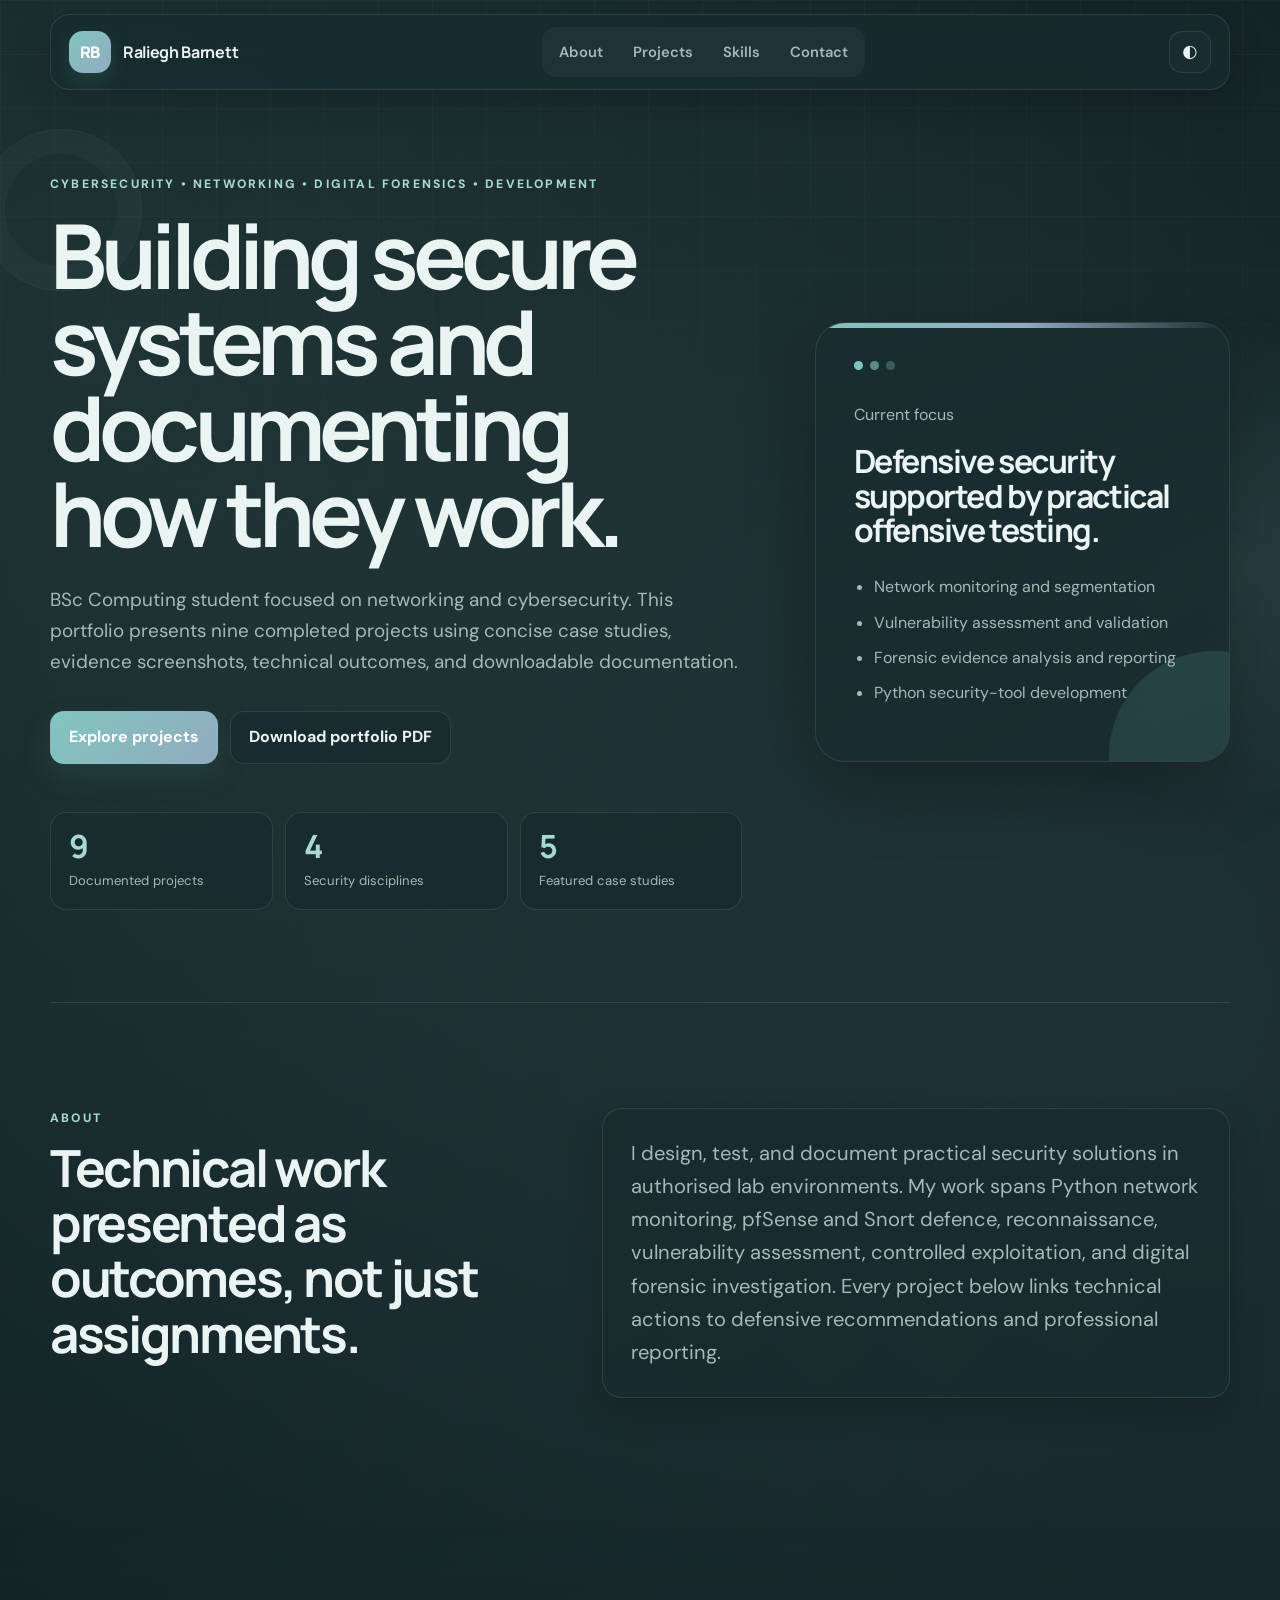
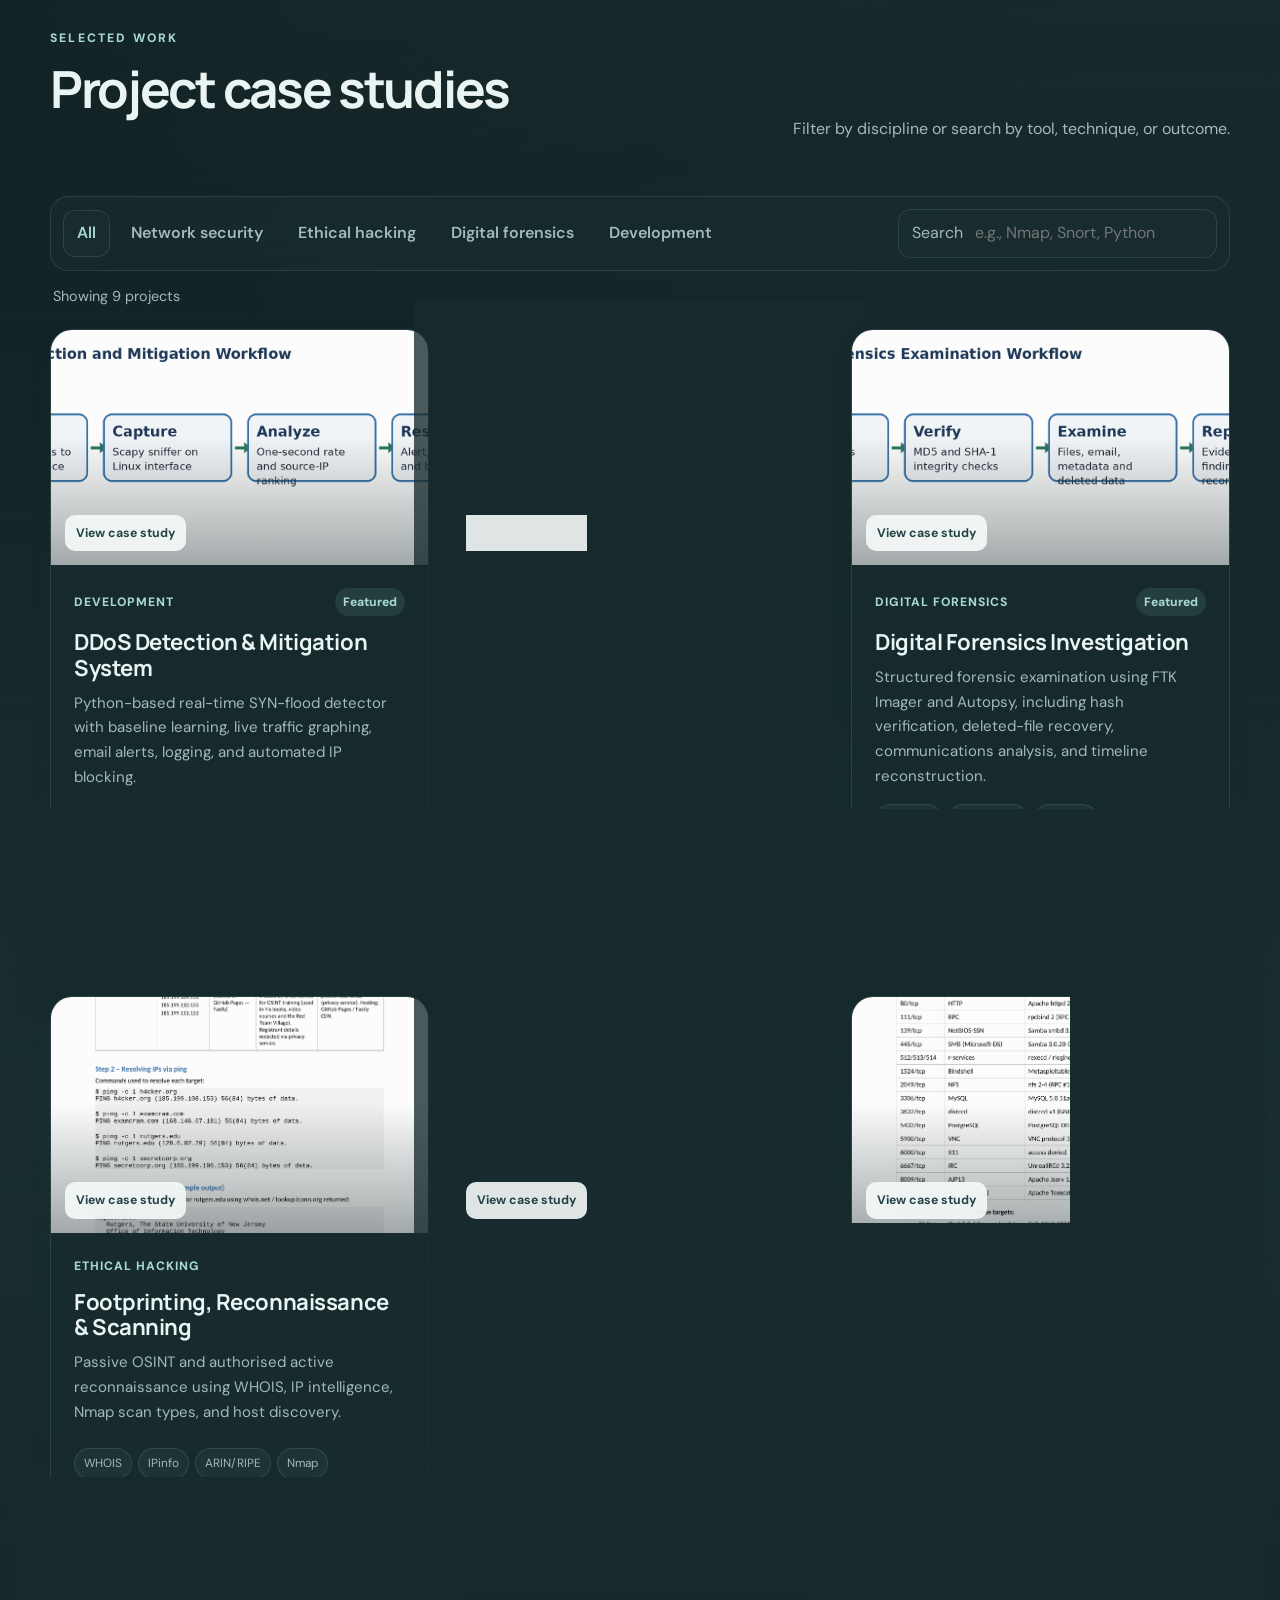
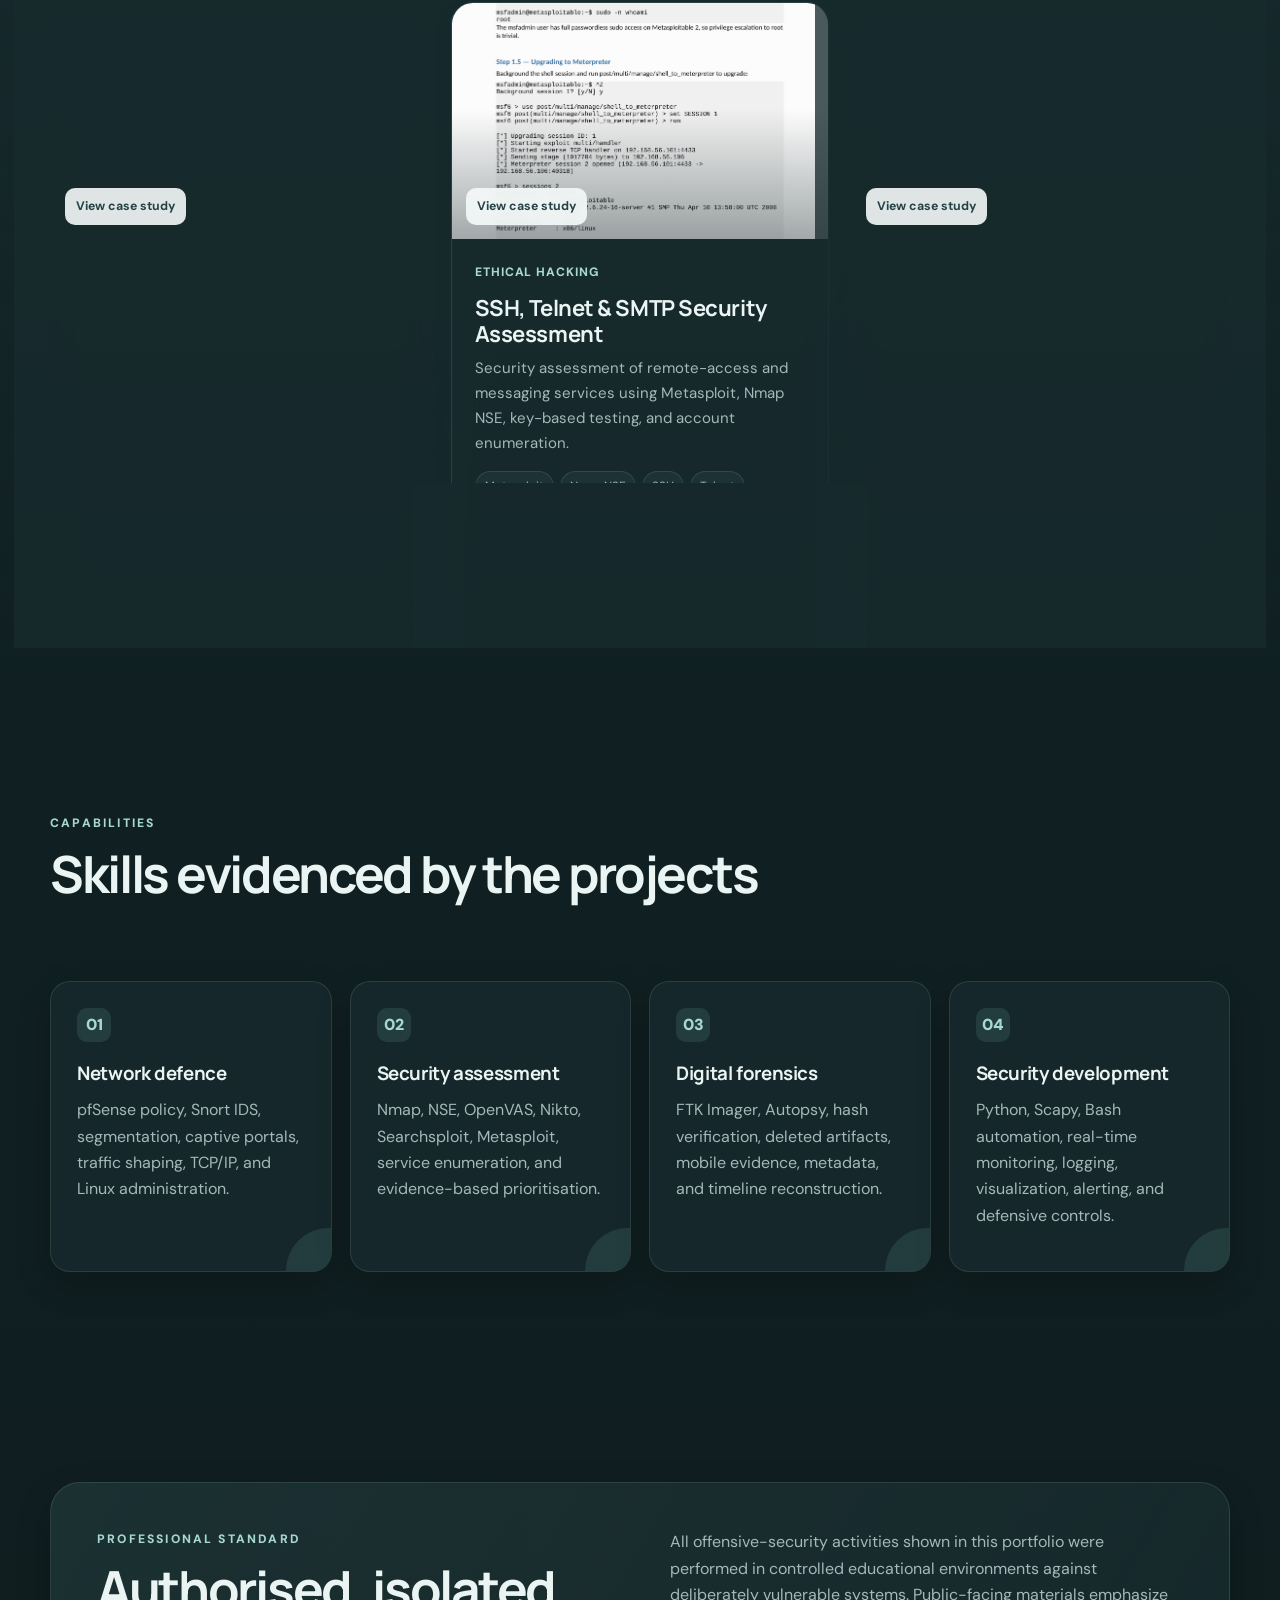
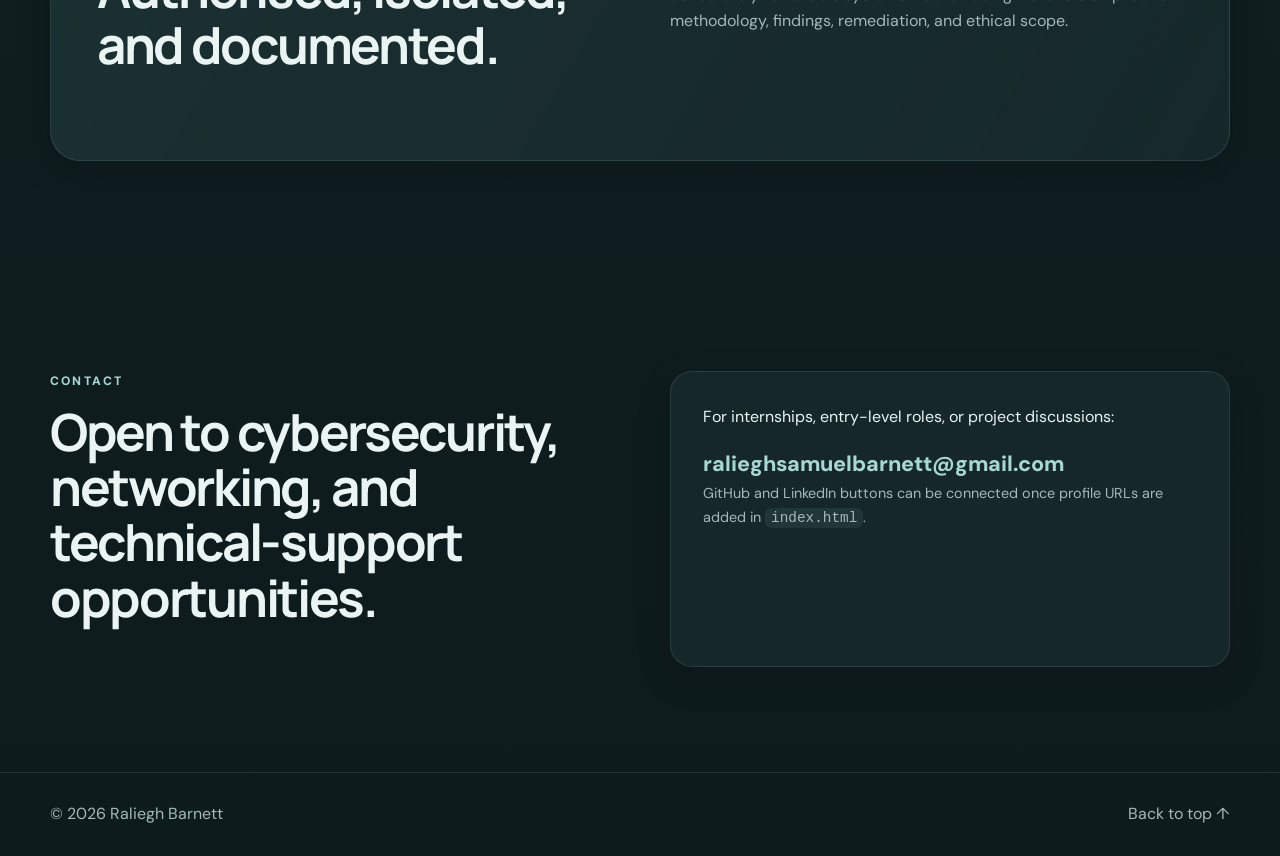
==== index.html @ d5bb4547 "portfolio v1" ====
<!doctype html>
<html lang="en">
<head>
  <meta charset="utf-8">
  <meta name="viewport" content="width=device-width, initial-scale=1">
  <meta name="description" content="Raliegh Barnett cybersecurity, networking, ethical hacking, development, and digital forensics portfolio.">
  <title>Raliegh Barnett | Cybersecurity Portfolio</title>
  <link rel="stylesheet" href="styles.css">
  <script defer src="script.js"></script>
</head>
<body>
  <a class="skip-link" href="#projects">Skip to projects</a>
  <header class="site-header">
    <a class="brand" href="#top" aria-label="Portfolio home"><span>RB</span><strong>Raliegh Barnett</strong></a>
    <nav aria-label="Primary navigation">
      <a href="#about">About</a><a href="#projects">Projects</a><a href="#skills">Skills</a><a href="#contact">Contact</a>
    </nav>
    <button id="themeToggle" class="theme-toggle" aria-label="Toggle color theme">◐</button>
  </header>

  <main id="top">
    <section class="hero section-shell">
      <div class="hero-copy">
        <p class="eyebrow">Cybersecurity • Networking • Digital Forensics • Development</p>
        <h1>Building secure systems and documenting how they work.</h1>
        <p class="hero-text">BSc Computing student focused on networking and cybersecurity. This portfolio presents nine completed projects using concise case studies, evidence screenshots, technical outcomes, and downloadable documentation.</p>
        <div class="hero-actions">
          <a class="button primary" href="#projects">Explore projects</a>
          <a class="button secondary" href="assets/docs/Raliegh_Barnett_Cybersecurity_Portfolio_Complete.pdf" target="_blank" rel="noopener">Download portfolio PDF</a>
        </div>
        <div class="hero-metrics" aria-label="Portfolio summary">
          <div><strong data-count="9">0</strong><span>Documented projects</span></div>
          <div><strong data-count="4">0</strong><span>Security disciplines</span></div>
          <div><strong data-count="5">0</strong><span>Featured case studies</span></div>
        </div>
      </div>
      <div class="hero-panel" aria-label="Core capabilities">
        <div class="signal"><span></span><span></span><span></span></div>
        <p>Current focus</p>
        <h2>Defensive security supported by practical offensive testing.</h2>
        <ul>
          <li>Network monitoring and segmentation</li>
          <li>Vulnerability assessment and validation</li>
          <li>Forensic evidence analysis and reporting</li>
          <li>Python security-tool development</li>
        </ul>
      </div>
    </section>

    <section id="about" class="about section-shell section-pad">
      <div>
        <p class="section-label">About</p>
        <h2>Technical work presented as outcomes, not just assignments.</h2>
      </div>
      <p>I design, test, and document practical security solutions in authorised lab environments. My work spans Python network monitoring, pfSense and Snort defence, reconnaissance, vulnerability assessment, controlled exploitation, and digital forensic investigation. Every project below links technical actions to defensive recommendations and professional reporting.</p>
    </section>

    <section id="projects" class="projects-section section-pad">
      <div class="section-shell">
        <div class="section-heading">
          <div><p class="section-label">Selected work</p><h2>Project case studies</h2></div>
          <p>Filter by discipline or search by tool, technique, or outcome.</p>
        </div>
        <div class="project-controls">
          <div class="filters" role="group" aria-label="Project filters">
            <button class="filter active" data-filter="All">All</button>
            <button class="filter" data-filter="Network Security">Network security</button>
            <button class="filter" data-filter="Ethical Hacking">Ethical hacking</button>
            <button class="filter" data-filter="Digital Forensics">Digital forensics</button>
            <button class="filter" data-filter="Development">Development</button>
          </div>
          <label class="search-box"><span>Search</span><input id="projectSearch" type="search" placeholder="e.g., Nmap, Snort, Python" autocomplete="off"></label>
        </div>
        <p id="resultCount" class="result-count" aria-live="polite">Showing 9 projects</p>
        <div class="project-grid"><article class="project-card" data-category="Development" data-search="ddos detection & mitigation system python-based real-time syn-flood detector with baseline learning, live traffic graphing, email alerts, logging, and automated ip blocking. python scapy matplotlib linux iptables smtp">
      <button class="card-media" data-open="ddos" aria-label="Open DDoS Detection & Mitigation System details">
        <img src="assets/images/ddos_architecture.png" alt="Evidence preview for DDoS Detection & Mitigation System" loading="lazy">
        <span class="media-overlay">View case study</span>
      </button>
      <div class="card-body">
        <div class="card-kicker"><span>Development</span><span class="featured-badge">Featured</span></div>
        <h3>DDoS Detection & Mitigation System</h3>
        <p>Python-based real-time SYN-flood detector with baseline learning, live traffic graphing, email alerts, logging, and automated IP blocking.</p>
        <div class="tag-row"><span>Python</span><span>Scapy</span><span>Matplotlib</span><span>Linux</span></div>
        <div class="card-actions">
          <button class="text-button" data-open="ddos">Project details →</button>
          <a class="icon-link" href="assets/docs/01_DDoS_Detection_and_Mitigation_System.pdf" target="_blank" rel="noopener">PDF</a>
        </div>
      </div>
    </article><article class="project-card" data-category="Network Security" data-search="virtual enterprise network defence layered network-security lab using pfsense, snort, captive portal authentication, segmentation, hfsc traffic shaping, and controlled validation. pfsense snort virtualbox kali linux nmap hfsc">
      <button class="card-media" data-open="network-defence" aria-label="Open Virtual Enterprise Network Defence details">
        <img src="assets/images/network_architecture.png" alt="Evidence preview for Virtual Enterprise Network Defence" loading="lazy">
        <span class="media-overlay">View case study</span>
      </button>
      <div class="card-body">
        <div class="card-kicker"><span>Network Security</span><span class="featured-badge">Featured</span></div>
        <h3>Virtual Enterprise Network Defence</h3>
        <p>Layered network-security lab using pfSense, Snort, captive portal authentication, segmentation, HFSC traffic shaping, and controlled validation.</p>
        <div class="tag-row"><span>pfSense</span><span>Snort</span><span>VirtualBox</span><span>Kali Linux</span></div>
        <div class="card-actions">
          <button class="text-button" data-open="network-defence">Project details →</button>
          <a class="icon-link" href="assets/docs/02_Virtual_Enterprise_Network_Defence.pdf" target="_blank" rel="noopener">PDF</a>
        </div>
      </div>
    </article><article class="project-card" data-category="Digital Forensics" data-search="digital forensics investigation structured forensic examination using ftk imager and autopsy, including hash verification, deleted-file recovery, communications analysis, and timeline reconstruction. autopsy ftk imager hashing metadata analysis timeline analysis">
      <button class="card-media" data-open="forensics" aria-label="Open Digital Forensics Investigation details">
        <img src="assets/images/forensics_workflow.png" alt="Evidence preview for Digital Forensics Investigation" loading="lazy">
        <span class="media-overlay">View case study</span>
      </button>
      <div class="card-body">
        <div class="card-kicker"><span>Digital Forensics</span><span class="featured-badge">Featured</span></div>
        <h3>Digital Forensics Investigation</h3>
        <p>Structured forensic examination using FTK Imager and Autopsy, including hash verification, deleted-file recovery, communications analysis, and timeline reconstruction.</p>
        <div class="tag-row"><span>Autopsy</span><span>FTK Imager</span><span>Hashing</span><span>Metadata Analysis</span></div>
        <div class="card-actions">
          <button class="text-button" data-open="forensics">Project details →</button>
          <a class="icon-link" href="assets/docs/03_Digital_Forensics_Investigation.pdf" target="_blank" rel="noopener">PDF</a>
        </div>
      </div>
    </article><article class="project-card" data-category="Ethical Hacking" data-search="footprinting, reconnaissance & scanning passive osint and authorised active reconnaissance using whois, ip intelligence, nmap scan types, and host discovery. whois ipinfo arin/ripe nmap kali linux">
      <button class="card-media" data-open="osint" aria-label="Open Footprinting, Reconnaissance & Scanning details">
        <img src="assets/images/osint_page.png" alt="Evidence preview for Footprinting, Reconnaissance & Scanning" loading="lazy">
        <span class="media-overlay">View case study</span>
      </button>
      <div class="card-body">
        <div class="card-kicker"><span>Ethical Hacking</span></div>
        <h3>Footprinting, Reconnaissance & Scanning</h3>
        <p>Passive OSINT and authorised active reconnaissance using WHOIS, IP intelligence, Nmap scan types, and host discovery.</p>
        <div class="tag-row"><span>WHOIS</span><span>IPinfo</span><span>ARIN/RIPE</span><span>Nmap</span></div>
        <div class="card-actions">
          <button class="text-button" data-open="osint">Project details →</button>
          <a class="icon-link" href="assets/docs/04_Footprinting_Reconnaissance_and_Scanning.pdf" target="_blank" rel="noopener">PDF</a>
        </div>
      </div>
    </article><article class="project-card" data-category="Ethical Hacking" data-search="port scanning & user enumeration fast and full-port reconnaissance, banner validation, smb enumeration, null-session testing, and automated host discovery. nmap netcat rpcclient enum4linux bash">
      <button class="card-media" data-open="enumeration" aria-label="Open Port Scanning & User Enumeration details">
        <img src="assets/images/enumeration_page.png" alt="Evidence preview for Port Scanning & User Enumeration" loading="lazy">
        <span class="media-overlay">View case study</span>
      </button>
      <div class="card-body">
        <div class="card-kicker"><span>Ethical Hacking</span></div>
        <h3>Port Scanning & User Enumeration</h3>
        <p>Fast and full-port reconnaissance, banner validation, SMB enumeration, null-session testing, and automated host discovery.</p>
        <div class="tag-row"><span>Nmap</span><span>Netcat</span><span>rpcclient</span><span>enum4linux</span></div>
        <div class="card-actions">
          <button class="text-button" data-open="enumeration">Project details →</button>
          <a class="icon-link" href="assets/docs/05_Port_Scanning_and_User_Enumeration.pdf" target="_blank" rel="noopener">PDF</a>
        </div>
      </div>
    </article><article class="project-card" data-category="Ethical Hacking" data-search="vulnerability assessment & exploit research manual and automated vulnerability assessment using nmap, nse, searchsploit, metasploit research, nikto, and openvas. nmap nse searchsploit metasploit nikto openvas bash">
      <button class="card-media" data-open="vuln-assessment" aria-label="Open Vulnerability Assessment & Exploit Research details">
        <img src="assets/images/vuln_assessment_page.png" alt="Evidence preview for Vulnerability Assessment & Exploit Research" loading="lazy">
        <span class="media-overlay">View case study</span>
      </button>
      <div class="card-body">
        <div class="card-kicker"><span>Ethical Hacking</span><span class="featured-badge">Featured</span></div>
        <h3>Vulnerability Assessment & Exploit Research</h3>
        <p>Manual and automated vulnerability assessment using Nmap, NSE, Searchsploit, Metasploit research, Nikto, and OpenVAS.</p>
        <div class="tag-row"><span>Nmap NSE</span><span>Searchsploit</span><span>Metasploit</span><span>Nikto</span></div>
        <div class="card-actions">
          <button class="text-button" data-open="vuln-assessment">Project details →</button>
          <a class="icon-link" href="assets/docs/06_Vulnerability_Assessment_and_Exploit_Research.pdf" target="_blank" rel="noopener">PDF</a>
        </div>
      </div>
    </article><article class="project-card" data-category="Ethical Hacking" data-search="controlled exploitation of vulnerable services authorised lab exploitation of weak credentials and known vulnerable services on metasploitable 2, followed by validation and remediation analysis. hydra metasploit searchsploit ftp nmap">
      <button class="card-media" data-open="controlled-exploitation" aria-label="Open Controlled Exploitation of Vulnerable Services details">
        <img src="assets/images/controlled_exploitation_page.png" alt="Evidence preview for Controlled Exploitation of Vulnerable Services" loading="lazy">
        <span class="media-overlay">View case study</span>
      </button>
      <div class="card-body">
        <div class="card-kicker"><span>Ethical Hacking</span></div>
        <h3>Controlled Exploitation of Vulnerable Services</h3>
        <p>Authorised lab exploitation of weak credentials and known vulnerable services on Metasploitable 2, followed by validation and remediation analysis.</p>
        <div class="tag-row"><span>Hydra</span><span>Metasploit</span><span>Searchsploit</span><span>FTP</span></div>
        <div class="card-actions">
          <button class="text-button" data-open="controlled-exploitation">Project details →</button>
          <a class="icon-link" href="assets/docs/07_Controlled_Exploitation_of_Vulnerable_Services.pdf" target="_blank" rel="noopener">PDF</a>
        </div>
      </div>
    </article><article class="project-card" data-category="Ethical Hacking" data-search="ssh, telnet & smtp security assessment security assessment of remote-access and messaging services using metasploit, nmap nse, key-based testing, and account enumeration. metasploit nmap nse ssh telnet smtp-user-enum">
      <button class="card-media" data-open="service-security" aria-label="Open SSH, Telnet & SMTP Security Assessment details">
        <img src="assets/images/ssh_assessment_page.png" alt="Evidence preview for SSH, Telnet & SMTP Security Assessment" loading="lazy">
        <span class="media-overlay">View case study</span>
      </button>
      <div class="card-body">
        <div class="card-kicker"><span>Ethical Hacking</span></div>
        <h3>SSH, Telnet & SMTP Security Assessment</h3>
        <p>Security assessment of remote-access and messaging services using Metasploit, Nmap NSE, key-based testing, and account enumeration.</p>
        <div class="tag-row"><span>Metasploit</span><span>Nmap NSE</span><span>SSH</span><span>Telnet</span></div>
        <div class="card-actions">
          <button class="text-button" data-open="service-security">Project details →</button>
          <a class="icon-link" href="assets/docs/08_SSH_Telnet_and_SMTP_Security_Assessment.pdf" target="_blank" rel="noopener">PDF</a>
        </div>
      </div>
    </article><article class="project-card" data-category="Digital Forensics" data-search="mobile device digital forensics android forensic-image analysis recovering gps history, sms, calls, contacts, applications, and travel-related search activity. autopsy ftk imager android artifacts gps analysis timeline reconstruction">
      <button class="card-media" data-open="mobile-forensics" aria-label="Open Mobile Device Digital Forensics details">
        <img src="assets/images/mobile_forensics_page.png" alt="Evidence preview for Mobile Device Digital Forensics" loading="lazy">
        <span class="media-overlay">View case study</span>
      </button>
      <div class="card-body">
        <div class="card-kicker"><span>Digital Forensics</span><span class="featured-badge">Featured</span></div>
        <h3>Mobile Device Digital Forensics</h3>
        <p>Android forensic-image analysis recovering GPS history, SMS, calls, contacts, applications, and travel-related search activity.</p>
        <div class="tag-row"><span>Autopsy</span><span>FTK Imager</span><span>Android Artifacts</span><span>GPS Analysis</span></div>
        <div class="card-actions">
          <button class="text-button" data-open="mobile-forensics">Project details →</button>
          <a class="icon-link" href="assets/docs/09_Mobile_Device_Digital_Forensics.pdf" target="_blank" rel="noopener">PDF</a>
        </div>
      </div>
    </article></div>
        <div id="emptyState" class="empty-state" hidden>No projects match that search.</div>
      </div>
    </section>

    <section id="skills" class="skills section-shell section-pad">
      <div class="section-heading"><div><p class="section-label">Capabilities</p><h2>Skills evidenced by the projects</h2></div></div>
      <div class="skill-grid">
        <article><span>01</span><h3>Network defence</h3><p>pfSense policy, Snort IDS, segmentation, captive portals, traffic shaping, TCP/IP, and Linux administration.</p></article>
        <article><span>02</span><h3>Security assessment</h3><p>Nmap, NSE, OpenVAS, Nikto, Searchsploit, Metasploit, service enumeration, and evidence-based prioritisation.</p></article>
        <article><span>03</span><h3>Digital forensics</h3><p>FTK Imager, Autopsy, hash verification, deleted artifacts, mobile evidence, metadata, and timeline reconstruction.</p></article>
        <article><span>04</span><h3>Security development</h3><p>Python, Scapy, Bash automation, real-time monitoring, logging, visualization, alerting, and defensive controls.</p></article>
      </div>
    </section>

    <section class="ethics section-pad">
      <div class="section-shell ethics-box"><div><p class="section-label">Professional standard</p><h2>Authorised, isolated, and documented.</h2></div><p>All offensive-security activities shown in this portfolio were performed in controlled educational environments against deliberately vulnerable systems. Public-facing materials emphasize methodology, findings, remediation, and ethical scope.</p></div>
    </section>

    <section id="contact" class="contact section-shell section-pad">
      <div><p class="section-label">Contact</p><h2>Open to cybersecurity, networking, and technical-support opportunities.</h2></div>
      <div class="contact-card"><p>For internships, entry-level roles, or project discussions:</p><a href="mailto:ralieghsamuelbarnett@gmail.com">ralieghsamuelbarnett@gmail.com</a><p class="muted">GitHub and LinkedIn buttons can be connected once profile URLs are added in <code>index.html</code>.</p></div>
    </section>
  </main>

  <footer><div class="section-shell"><span>© 2026 Raliegh Barnett</span><a href="#top">Back to top ↑</a></div></footer>

  <dialog id="projectDialog" class="project-dialog">
    <button class="dialog-close" aria-label="Close project details">×</button>
    <div class="dialog-layout">
      <div class="dialog-image-wrap"><img id="dialogImage" alt=""></div>
      <div class="dialog-content">
        <p id="dialogCategory" class="section-label"></p>
        <h2 id="dialogTitle"></h2>
        <p id="dialogOverview"></p>
        <h3>Project highlights</h3><ul id="dialogHighlights"></ul>
        <div class="result-box"><strong>Outcome</strong><p id="dialogResult"></p></div>
        <div id="dialogTools" class="tag-row"></div>
        <a id="dialogDoc" class="button primary" target="_blank" rel="noopener">Open detailed PDF</a>
      </div>
    </div>
  </dialog>
  <script>window.PROJECT_DATA = [{"id": "ddos", "title": "DDoS Detection & Mitigation System", "category": "Development", "featured": true, "summary": "Python-based real-time SYN-flood detector with baseline learning, live traffic graphing, email alerts, logging, and automated IP blocking.", "overview": "Designed and tested a defensive monitoring tool that observes TCP SYN traffic on a selected interface, learns a normal baseline, identifies abnormal packet rates, records events, alerts an administrator, and can block the leading source address in an isolated lab.", "tools": ["Python", "Scapy", "Matplotlib", "Linux", "iptables", "SMTP"], "highlights": ["10-second baseline learning phase", "Per-second SYN rate monitoring", "Top-source identification and automated blocking", "Live graph, event logs, and alert workflow"], "result": "Produced an end-to-end demonstration that connected controlled traffic generation to detection, alerting, visualization, and mitigation.", "image": "ddos_architecture.png", "doc": "01_DDoS_Detection_and_Mitigation_System.pdf"}, {"id": "network-defence", "title": "Virtual Enterprise Network Defence", "category": "Network Security", "featured": true, "summary": "Layered network-security lab using pfSense, Snort, captive portal authentication, segmentation, HFSC traffic shaping, and controlled validation.", "overview": "Built a virtual enterprise network with a routed LAN and untrusted WAN, then applied firewall policy, IDS monitoring, authentication, bandwidth controls, and source-based isolation before validating residual host risk against a deliberately vulnerable target.", "tools": ["pfSense", "Snort", "VirtualBox", "Kali Linux", "Nmap", "HFSC"], "highlights": ["Dual-interface pfSense perimeter", "Snort GPLv2 and ET Open rules", "Captive portal and source-based segmentation", "Traffic shaping and controlled security validation"], "result": "Demonstrated that perimeter filtering, detection, access control, and host hardening must work together as defence in depth.", "image": "network_architecture.png", "doc": "02_Virtual_Enterprise_Network_Defence.pdf"}, {"id": "forensics", "title": "Digital Forensics Investigation", "category": "Digital Forensics", "featured": true, "summary": "Structured forensic examination using FTK Imager and Autopsy, including hash verification, deleted-file recovery, communications analysis, and timeline reconstruction.", "overview": "Examined multiple forensic images while preserving evidence integrity. The workflow covered cryptographic verification, file-system review, metadata extraction, deleted artifacts, email analysis, multimedia evidence, and timeline development.", "tools": ["Autopsy", "FTK Imager", "Hashing", "Metadata Analysis", "Timeline Analysis"], "highlights": ["MD5 and SHA-1 evidence verification", "Deleted-file and unallocated-space analysis", "Email, metadata, and multimedia review", "Evidence timeline and reporting"], "result": "Produced a professional investigative report with traceable findings, integrity checks, documented limitations, and recommendations.", "image": "forensics_workflow.png", "doc": "03_Digital_Forensics_Investigation.pdf"}, {"id": "osint", "title": "Footprinting, Reconnaissance & Scanning", "category": "Ethical Hacking", "featured": false, "summary": "Passive OSINT and authorised active reconnaissance using WHOIS, IP intelligence, Nmap scan types, and host discovery.", "overview": "Compared passive information gathering with active scanning. Public records, hosting providers, ASNs, geolocation, and DNS details were assessed before testing TCP connect, SYN, UDP, and OS fingerprint scans in a controlled environment.", "tools": ["WHOIS", "IPinfo", "ARIN/RIPE", "Nmap", "Kali Linux"], "highlights": ["Domain and hosting intelligence", "RIR and ASN cross-checking", "TCP connect, SYN, UDP, and OS scans", "Privacy-aware OSINT interpretation"], "result": "Built a repeatable reconnaissance workflow that distinguishes low-impact public intelligence from authorised active probing.", "image": "osint_page.png", "doc": "04_Footprinting_Reconnaissance_and_Scanning.pdf"}, {"id": "enumeration", "title": "Port Scanning & User Enumeration", "category": "Ethical Hacking", "featured": false, "summary": "Fast and full-port reconnaissance, banner validation, SMB enumeration, null-session testing, and automated host discovery.", "overview": "Assessed a Metasploitable 2 host by comparing fast scans with a full TCP SYN scan, validating service banners, enumerating SMB users and shares, and building a parallel Bash ping-sweep script.", "tools": ["Nmap", "Netcat", "rpcclient", "enum4linux", "Bash"], "highlights": ["Fast versus full-port scan comparison", "35+ local and service accounts identified", "Anonymous SMB information exposure", "Parallel /24 ping-sweep automation"], "result": "Showed how deeper enumeration reveals hidden services, weak account hygiene, exposed shares, and attack paths missed by quick scanning.", "image": "enumeration_page.png", "doc": "05_Port_Scanning_and_User_Enumeration.pdf"}, {"id": "vuln-assessment", "title": "Vulnerability Assessment & Exploit Research", "category": "Ethical Hacking", "featured": true, "summary": "Manual and automated vulnerability assessment using Nmap, NSE, Searchsploit, Metasploit research, Nikto, and OpenVAS.", "overview": "Mapped vulnerable services to known CVEs, validated high-risk findings with protocol-specific checks, researched appropriate Linux exploits, and automated Nmap-to-Searchsploit processing for repeatable triage.", "tools": ["Nmap NSE", "Searchsploit", "Metasploit", "Nikto", "OpenVAS", "Bash"], "highlights": ["CVE validation for vsftpd and UnrealIRCd", "Exploit-DB research and platform filtering", "Automated banner-to-exploit lookup", "Manual and scanner-result correlation"], "result": "Produced a prioritised vulnerability picture grounded in service evidence rather than relying only on banners or automated severity ratings.", "image": "vuln_assessment_page.png", "doc": "06_Vulnerability_Assessment_and_Exploit_Research.pdf"}, {"id": "controlled-exploitation", "title": "Controlled Exploitation of Vulnerable Services", "category": "Ethical Hacking", "featured": false, "summary": "Authorised lab exploitation of weak credentials and known vulnerable services on Metasploitable 2, followed by validation and remediation analysis.", "overview": "Tested exposed services in an isolated network using small credential lists, FTP validation, vulnerability research, and a controlled vsftpd backdoor exercise to verify the impact of outdated software and weak authentication.", "tools": ["Hydra", "Metasploit", "Searchsploit", "FTP", "Nmap"], "highlights": ["30+ exposed service inventory", "Weak FTP credentials identified", "CVE-2011-2523 validation", "Root-level impact demonstrated in a lab"], "result": "Connected discovery, authentication testing, vulnerability confirmation, and defensive recommendations into a complete assessment workflow.", "image": "controlled_exploitation_page.png", "doc": "07_Controlled_Exploitation_of_Vulnerable_Services.pdf"}, {"id": "service-security", "title": "SSH, Telnet & SMTP Security Assessment", "category": "Ethical Hacking", "featured": false, "summary": "Security assessment of remote-access and messaging services using Metasploit, Nmap NSE, key-based testing, and account enumeration.", "overview": "Evaluated SSH, Telnet, and SMTP exposure on a deliberately vulnerable server. The lab covered dictionary-based SSH checks, session management, privilege validation, shell-to-Meterpreter upgrade, RSA-key risk, Telnet weaknesses, and SMTP user enumeration.", "tools": ["Metasploit", "Nmap NSE", "SSH", "Telnet", "smtp-user-enum"], "highlights": ["Valid SSH credentials confirmed", "Passwordless sudo exposure identified", "Shell upgraded for stable post-exploitation", "SMTP account enumeration assessed"], "result": "Demonstrated how weak credentials, legacy protocols, and excessive privileges can combine into full compromise.", "image": "ssh_assessment_page.png", "doc": "08_SSH_Telnet_and_SMTP_Security_Assessment.pdf"}, {"id": "mobile-forensics", "title": "Mobile Device Digital Forensics", "category": "Digital Forensics", "featured": true, "summary": "Android forensic-image analysis recovering GPS history, SMS, calls, contacts, applications, and travel-related search activity.", "overview": "Verified a segmented E01 image, then used Autopsy to extract system information, cached geolocation, Google Maps navigation history, communications, contacts, installed applications, and app-store searches.", "tools": ["Autopsy", "FTK Imager", "Android Artifacts", "GPS Analysis", "Timeline Reconstruction"], "highlights": ["MD5 and SHA-1 image verification", "Google Maps destination and GPS recovery", "1,500 call-log entries and SMS review", "Cross-artifact timeline reconstruction"], "result": "Correlated location, identity, communication, and travel artifacts into a concise evidence-based investigative narrative.", "image": "mobile_forensics_page.png", "doc": "09_Mobile_Device_Digital_Forensics.pdf"}];</script>
</body>
</html>
---- styles.css ----
@import url('https://fonts.googleapis.com/css2?family=DM+Sans:wght@400;500;600;700&family=Manrope:wght@600;700;800&display=swap');

:root{
  --bg:#f4f8f8;
  --bg-soft:#edf4f3;
  --surface:rgba(255,255,255,.78);
  --surface-solid:#ffffff;
  --surface-2:#eaf2f1;
  --text:#183336;
  --muted:#60787a;
  --accent:#4b8f8b;
  --accent-deep:#2f6f6b;
  --accent-soft:#dceceb;
  --blue:#6f8fa7;
  --line:rgba(50,92,94,.15);
  --shadow:0 22px 60px rgba(42,82,84,.12);
  --shadow-soft:0 10px 30px rgba(42,82,84,.08);
  --radius-xl:30px;
  --radius-lg:22px;
  --radius-md:15px;
  --header-h:76px;
}

body:not(.light){
  --bg:#0e1b1d;
  --bg-soft:#122326;
  --surface:rgba(24,43,46,.78);
  --surface-solid:#182b2e;
  --surface-2:#203639;
  --text:#eaf4f3;
  --muted:#a4b9b9;
  --accent:#82c5be;
  --accent-deep:#a7d8d3;
  --accent-soft:rgba(120,190,182,.14);
  --blue:#91abc0;
  --line:rgba(193,224,221,.12);
  --shadow:0 24px 70px rgba(0,0,0,.28);
  --shadow-soft:0 12px 34px rgba(0,0,0,.18);
}

*{box-sizing:border-box}
html{scroll-behavior:smooth;scroll-padding-top:calc(var(--header-h) + 22px)}
body{
  margin:0;
  font-family:"DM Sans",system-ui,-apple-system,BlinkMacSystemFont,"Segoe UI",sans-serif;
  color:var(--text);
  background:
    radial-gradient(circle at 8% 6%,rgba(112,165,160,.17),transparent 28%),
    radial-gradient(circle at 92% 18%,rgba(111,143,167,.14),transparent 27%),
    linear-gradient(180deg,var(--bg),var(--bg-soft) 48%,var(--bg));
  min-height:100vh;
  line-height:1.65;
  overflow-x:hidden;
}
body::before{
  content:"";
  position:fixed;
  inset:0;
  pointer-events:none;
  opacity:.32;
  background-image:linear-gradient(var(--line) 1px,transparent 1px),linear-gradient(90deg,var(--line) 1px,transparent 1px);
  background-size:54px 54px;
  mask-image:linear-gradient(to bottom,black,transparent 78%);
  z-index:-2;
}
body::after{
  content:"";
  position:fixed;
  width:520px;height:520px;
  border-radius:50%;
  right:-220px;top:34%;
  background:radial-gradient(circle,rgba(112,178,170,.14),transparent 68%);
  filter:blur(8px);
  pointer-events:none;
  z-index:-1;
}

img{max-width:100%}
a{color:inherit;text-decoration:none}
button,input{font:inherit}
button:focus-visible,a:focus-visible,input:focus-visible{outline:3px solid color-mix(in srgb,var(--accent) 48%,transparent);outline-offset:3px}
[hidden]{display:none!important}

.skip-link{position:fixed;left:18px;top:-90px;background:var(--surface-solid);padding:10px 14px;border-radius:10px;z-index:1000;box-shadow:var(--shadow-soft)}
.skip-link:focus{top:16px}

.site-header{
  position:sticky;
  top:14px;
  z-index:100;
  width:min(1180px,calc(100% - 28px));
  height:var(--header-h);
  margin:14px auto 0;
  display:flex;
  align-items:center;
  justify-content:space-between;
  gap:22px;
  padding:0 18px;
  background:color-mix(in srgb,var(--surface) 90%,transparent);
  border:1px solid var(--line);
  border-radius:20px;
  box-shadow:var(--shadow-soft);
  backdrop-filter:blur(20px) saturate(130%);
}
.brand{display:flex;align-items:center;gap:12px;font-family:"Manrope",sans-serif;font-weight:800;letter-spacing:-.02em}
.brand span{
  width:42px;height:42px;border-radius:14px;
  display:grid;place-items:center;
  color:#fff;
  background:linear-gradient(145deg,var(--accent),var(--blue));
  box-shadow:0 8px 20px rgba(61,117,113,.28);
}
.site-header nav{display:flex;gap:4px;padding:4px;background:color-mix(in srgb,var(--surface-2) 75%,transparent);border-radius:14px}
.site-header nav a{padding:9px 13px;border-radius:10px;color:var(--muted);font-size:.92rem;font-weight:600;transition:.22s ease}
.site-header nav a:hover{background:var(--surface-solid);color:var(--text);box-shadow:0 4px 12px rgba(35,72,73,.08)}
.theme-toggle{width:42px;height:42px;border-radius:13px;border:1px solid var(--line);background:var(--surface-solid);color:var(--text);cursor:pointer;font-size:1.1rem;transition:.22s ease}
.theme-toggle:hover{transform:translateY(-2px);box-shadow:var(--shadow-soft)}

.section-shell{width:min(1180px,calc(100% - 32px));margin-inline:auto}
.section-pad{padding-block:105px}

.hero{
  min-height:calc(100vh - 108px);
  display:grid;
  grid-template-columns:minmax(0,1.25fr) minmax(330px,.75fr);
  gap:72px;
  align-items:center;
  padding-block:84px 92px;
}
.hero-copy{position:relative}
.hero-copy::before{
  content:"";position:absolute;width:160px;height:160px;border-radius:50%;left:-70px;top:-45px;
  border:1px solid var(--line);box-shadow:inset 0 0 0 24px color-mix(in srgb,var(--accent-soft) 52%,transparent);opacity:.65;z-index:-1
}
.eyebrow,.section-label{text-transform:uppercase;letter-spacing:.18em;font-size:.76rem;font-weight:800;color:var(--accent-deep)}
h1,h2,h3{font-family:"Manrope",sans-serif;margin-top:0;color:var(--text)}
h1{font-size:clamp(3.4rem,7vw,6.9rem);line-height:.96;letter-spacing:-.065em;max-width:920px;margin:18px 0 28px}
h2{font-size:clamp(2.15rem,4vw,3.8rem);line-height:1.08;letter-spacing:-.045em}
h3{letter-spacing:-.02em}
p{margin-top:0}
.hero-text{font-size:1.18rem;color:var(--muted);max-width:740px}
.hero-actions{display:flex;gap:12px;flex-wrap:wrap;margin-top:34px}
.button{display:inline-flex;align-items:center;justify-content:center;min-height:48px;padding:12px 18px;border-radius:14px;font-weight:700;border:1px solid var(--line);transition:.23s ease}
.button.primary{background:linear-gradient(135deg,var(--accent),var(--blue));color:white;border-color:transparent;box-shadow:0 12px 28px rgba(58,111,108,.24)}
.button.primary:hover{transform:translateY(-3px);box-shadow:0 16px 34px rgba(58,111,108,.3)}
.button.secondary{background:var(--surface);backdrop-filter:blur(12px)}
.button.secondary:hover{background:var(--surface-solid);transform:translateY(-2px)}
.hero-metrics{display:grid;grid-template-columns:repeat(3,minmax(0,1fr));gap:12px;margin-top:48px;max-width:760px}
.hero-metrics div{padding:17px 18px;border-radius:16px;background:var(--surface);border:1px solid var(--line);backdrop-filter:blur(12px)}
.hero-metrics strong{font-family:"Manrope";display:block;font-size:2rem;line-height:1;color:var(--accent-deep)}
.hero-metrics span{display:block;color:var(--muted);font-size:.82rem;margin-top:8px}
.hero-panel{
  position:relative;
  background:linear-gradient(155deg,color-mix(in srgb,var(--surface-solid) 92%,var(--accent-soft)),var(--surface));
  border:1px solid var(--line);
  padding:38px;
  border-radius:var(--radius-xl);
  box-shadow:var(--shadow);
  backdrop-filter:blur(16px);
  overflow:hidden;
}
.hero-panel::before{content:"";position:absolute;inset:0 0 auto;height:5px;background:linear-gradient(90deg,var(--accent),var(--blue),transparent)}
.hero-panel::after{content:"";position:absolute;width:210px;height:210px;border-radius:50%;right:-90px;bottom:-100px;background:var(--accent-soft)}
.hero-panel p,.hero-panel li{color:var(--muted)}
.hero-panel h2{font-size:2rem;position:relative;z-index:1}
.hero-panel ul{padding-left:20px;position:relative;z-index:1}
.hero-panel li{margin:9px 0}
.signal{display:flex;gap:7px;margin-bottom:32px}
.signal span{width:9px;height:9px;border-radius:50%;background:var(--accent)}
.signal span:nth-child(2){opacity:.62}.signal span:nth-child(3){opacity:.32}

.about{display:grid;grid-template-columns:.85fr 1.15fr;gap:88px;border-top:1px solid var(--line);align-items:start}
.about>p{font-size:1.26rem;color:var(--muted);padding:28px;border-radius:20px;background:var(--surface);border:1px solid var(--line);box-shadow:var(--shadow-soft)}

.projects-section{position:relative;background:linear-gradient(180deg,transparent,color-mix(in srgb,var(--surface-2) 54%,transparent),transparent)}
.section-heading{display:flex;justify-content:space-between;align-items:end;gap:30px;margin-bottom:38px}
.section-heading>p{max-width:480px;color:var(--muted)}
.project-controls{display:flex;justify-content:space-between;align-items:center;gap:20px;margin-bottom:14px;padding:12px;border:1px solid var(--line);background:var(--surface);border-radius:18px;backdrop-filter:blur(14px)}
.filters{display:flex;flex-wrap:wrap;gap:7px}
.filter{border:1px solid transparent;background:transparent;color:var(--muted);padding:9px 13px;border-radius:12px;cursor:pointer;font-weight:600;transition:.2s ease}
.filter.active,.filter:hover{background:var(--surface-solid);color:var(--accent-deep);border-color:var(--line);box-shadow:0 5px 15px rgba(39,76,76,.07)}
.search-box{display:flex;align-items:center;gap:10px;background:var(--surface-solid);border:1px solid var(--line);padding:9px 13px;border-radius:13px;color:var(--muted)}
.search-box input{border:0;outline:0;background:transparent;color:var(--text);width:230px}
.result-count{color:var(--muted);font-size:.9rem;margin:14px 3px 20px}
.project-grid{display:grid;grid-template-columns:repeat(3,minmax(0,1fr));gap:22px}
.project-card{
  background:var(--surface);
  border:1px solid var(--line);
  border-radius:var(--radius-lg);
  overflow:hidden;
  display:flex;flex-direction:column;
  transition:transform .28s ease,border-color .28s ease,box-shadow .28s ease;
  box-shadow:0 8px 24px rgba(42,82,84,.05);
  backdrop-filter:blur(12px)
}
.project-card:hover{transform:translateY(-8px);border-color:color-mix(in srgb,var(--accent) 45%,var(--line));box-shadow:var(--shadow)}
.card-media{position:relative;border:0;padding:0;background:var(--surface-2);aspect-ratio:16/10;overflow:hidden;cursor:pointer}
.card-media::after{content:"";position:absolute;inset:0;background:linear-gradient(to top,rgba(10,27,30,.5),transparent 55%);opacity:.74;transition:.3s ease}
.card-media img{width:100%;height:100%;object-fit:cover;display:block;transition:.5s transform,.5s filter;filter:saturate(.84) contrast(.98)}
.project-card:hover img{transform:scale(1.06);filter:saturate(1) contrast(1)}
.media-overlay{position:absolute;z-index:2;left:14px;bottom:14px;background:rgba(246,251,250,.9);color:#234346;padding:8px 11px;border-radius:10px;font-size:.77rem;font-weight:700;backdrop-filter:blur(8px)}
.card-body{padding:23px;display:flex;flex-direction:column;flex:1}
.card-kicker{display:flex;justify-content:space-between;align-items:center;color:var(--accent-deep);font-size:.76rem;font-weight:800;text-transform:uppercase;letter-spacing:.08em}
.featured-badge{background:var(--accent-soft);padding:4px 8px;border-radius:999px;letter-spacing:0;text-transform:none}
.card-body h3{font-size:1.38rem;line-height:1.17;margin:13px 0 10px}
.card-body p{color:var(--muted);font-size:.94rem}
.tag-row{display:flex;flex-wrap:wrap;gap:6px;margin-top:auto}
.tag-row span{background:color-mix(in srgb,var(--surface-2) 78%,transparent);border:1px solid var(--line);padding:5px 9px;border-radius:999px;color:var(--muted);font-size:.74rem}
.card-actions{display:flex;justify-content:space-between;align-items:center;margin-top:21px;padding-top:18px;border-top:1px solid var(--line)}
.text-button{border:0;background:transparent;color:var(--accent-deep);padding:0;cursor:pointer;font-weight:800}
.icon-link{font-weight:800;font-size:.8rem;border:1px solid var(--line);padding:7px 10px;border-radius:9px;background:var(--surface-solid);transition:.2s ease}
.icon-link:hover{transform:translateY(-2px);border-color:var(--accent)}
.empty-state{padding:60px;text-align:center;border:1px dashed var(--line);border-radius:18px;color:var(--muted)}

.skill-grid{display:grid;grid-template-columns:repeat(4,1fr);gap:18px}
.skill-grid article{position:relative;padding:26px;background:var(--surface);border:1px solid var(--line);border-radius:20px;overflow:hidden;box-shadow:var(--shadow-soft)}
.skill-grid article::after{content:"";position:absolute;width:85px;height:85px;border-radius:50%;right:-40px;bottom:-42px;background:var(--accent-soft)}
.skill-grid article>span{display:inline-grid;place-items:center;width:34px;height:34px;border-radius:10px;background:var(--accent-soft);color:var(--accent-deep);font-weight:900}
.skill-grid h3{margin:16px 0 8px}.skill-grid p{color:var(--muted)}
.ethics-box{display:grid;grid-template-columns:1fr 1fr;gap:60px;padding:46px;border-radius:var(--radius-xl);background:linear-gradient(120deg,color-mix(in srgb,var(--accent-soft) 72%,var(--surface)),var(--surface));border:1px solid var(--line);box-shadow:var(--shadow-soft)}
.ethics-box>p{color:var(--muted)}
.contact{display:grid;grid-template-columns:1fr 1fr;gap:60px}
.contact-card{background:var(--surface);border:1px solid var(--line);padding:32px;border-radius:22px;box-shadow:var(--shadow-soft)}
.contact-card>a{font-size:clamp(1rem,2vw,1.35rem);color:var(--accent-deep);font-weight:800}
.muted{color:var(--muted);font-size:.9rem}
code{background:var(--surface-2);padding:2px 6px;border-radius:6px}
footer{border-top:1px solid var(--line);padding:28px 0;color:var(--muted)}
footer>div{display:flex;justify-content:space-between;gap:20px}

.project-dialog{width:min(1040px,calc(100% - 30px));max-height:88vh;border:1px solid var(--line);border-radius:26px;padding:0;background:var(--surface-solid);color:var(--text);box-shadow:0 32px 90px rgba(0,0,0,.34);overflow:hidden}
.project-dialog::backdrop{background:rgba(7,20,22,.72);backdrop-filter:blur(8px)}
.dialog-close{position:absolute;z-index:3;right:14px;top:14px;width:42px;height:42px;border-radius:14px;border:1px solid var(--line);background:color-mix(in srgb,var(--surface-solid) 90%,transparent);color:var(--text);font-size:1.35rem;cursor:pointer;backdrop-filter:blur(9px)}
.dialog-layout{display:grid;grid-template-columns:.86fr 1.14fr;min-height:620px}
.dialog-image-wrap{min-height:100%;background:var(--surface-2);position:relative}
.dialog-image-wrap::after{content:"";position:absolute;inset:0;background:linear-gradient(to top,rgba(8,25,27,.28),transparent 55%)}
.dialog-image-wrap img{width:100%;height:100%;object-fit:cover;display:block}
.dialog-content{padding:46px;overflow:auto}
.dialog-content h2{font-size:2.45rem}.dialog-content>p{color:var(--muted)}
.dialog-content h3{margin-top:28px}.dialog-content li{color:var(--muted);margin-bottom:8px}
.result-box{margin:26px 0;padding:19px 20px;border-left:4px solid var(--accent);background:var(--surface-2);border-radius:0 14px 14px 0}.result-box p{margin:6px 0 0;color:var(--muted)}

@media(max-width:980px){
  .hero,.about,.contact,.ethics-box{grid-template-columns:1fr}
  .hero{min-height:auto;gap:42px}.hero-panel{max-width:680px}
  .project-grid{grid-template-columns:repeat(2,1fr)}
  .skill-grid{grid-template-columns:repeat(2,1fr)}
  .project-controls{align-items:stretch;flex-direction:column}.search-box input{width:100%}
  .dialog-layout{grid-template-columns:1fr}.dialog-image-wrap{max-height:320px}.site-header nav{display:none}
}
@media(max-width:640px){
  :root{--header-h:66px}
  .section-pad{padding-block:72px}.hero{padding-block:62px 72px}
  h1{font-size:3.55rem}.hero-metrics{grid-template-columns:1fr}
  .project-grid,.skill-grid{grid-template-columns:1fr}
  .section-heading{align-items:start;flex-direction:column}
  .dialog-content{padding:30px 21px}.dialog-content h2{font-size:2rem}
  .site-header{padding-inline:12px}.brand strong{display:none}
  .project-controls{padding:10px}.filters{display:grid;grid-template-columns:1fr 1fr}.filter{text-align:left}
  footer>div{flex-direction:column}
}
@media(prefers-reduced-motion:reduce){html{scroll-behavior:auto}*,*::before,*::after{transition:none!important;animation:none!important}}
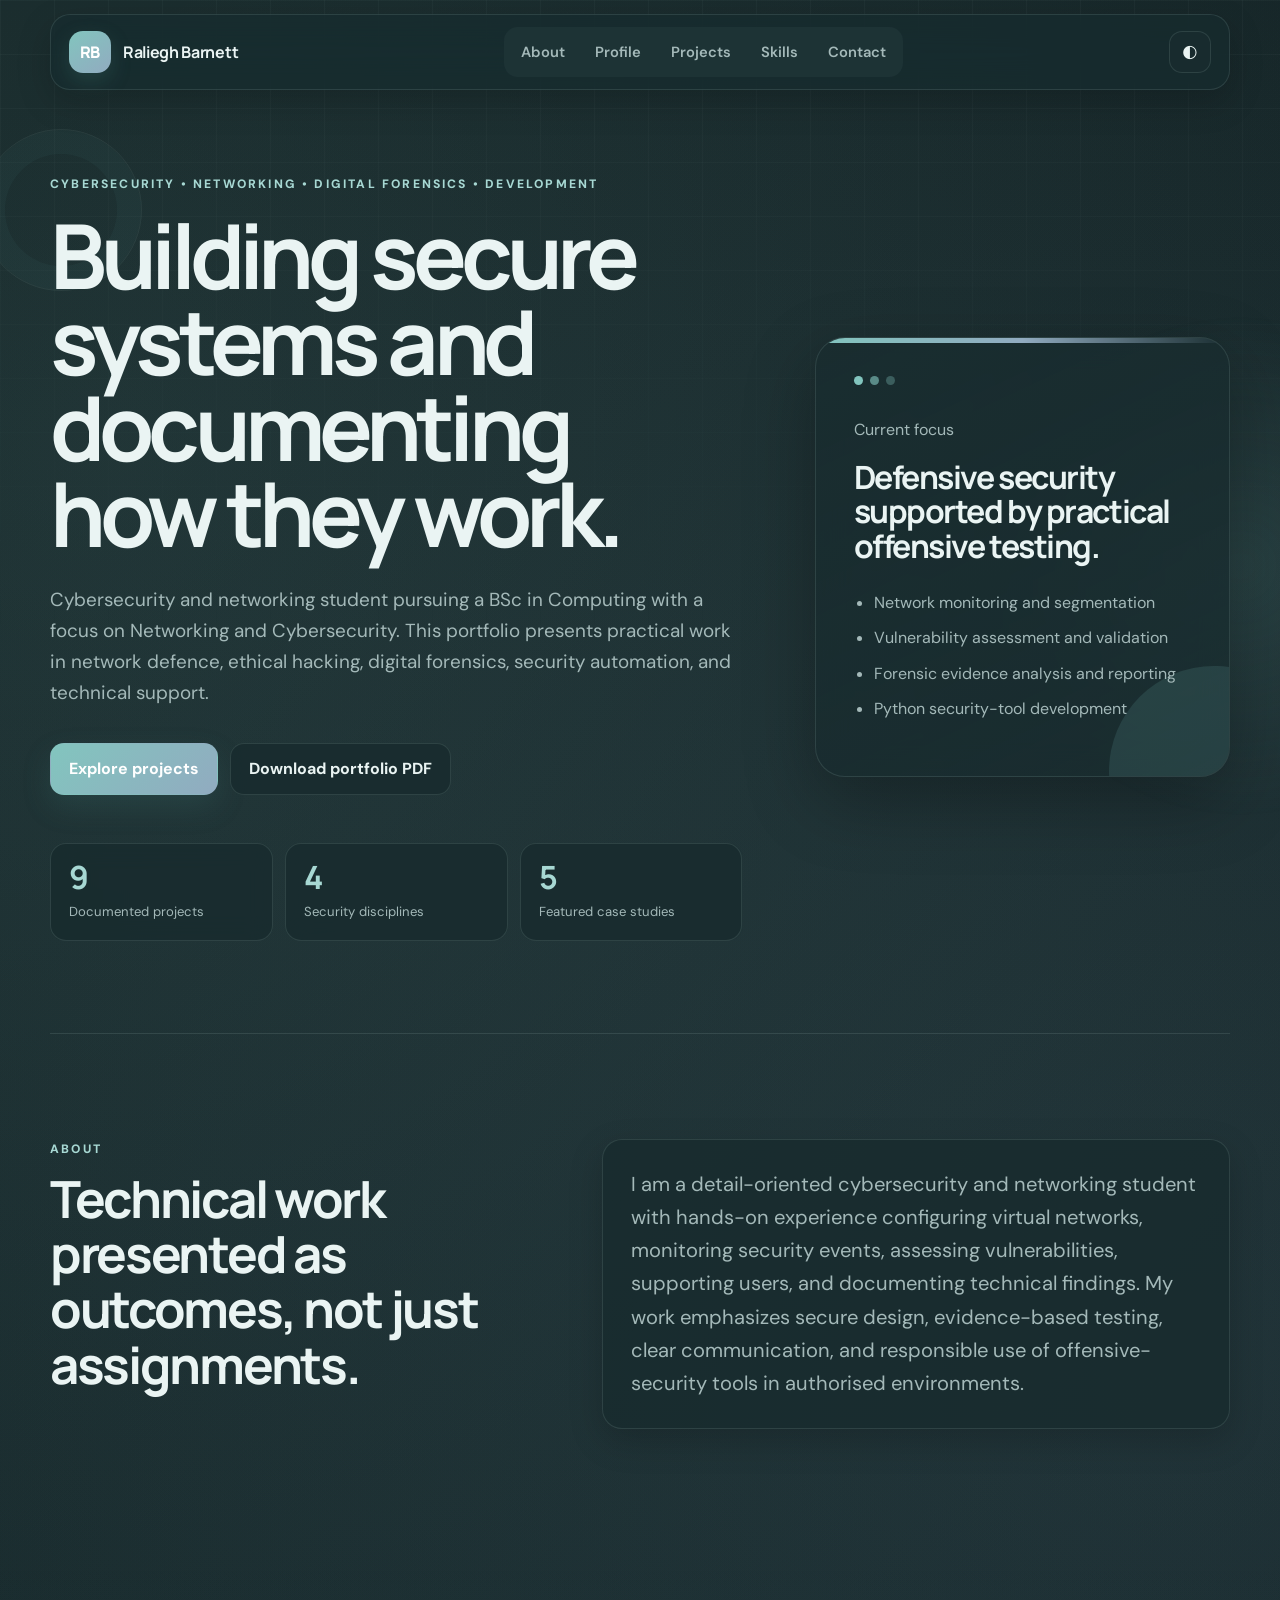
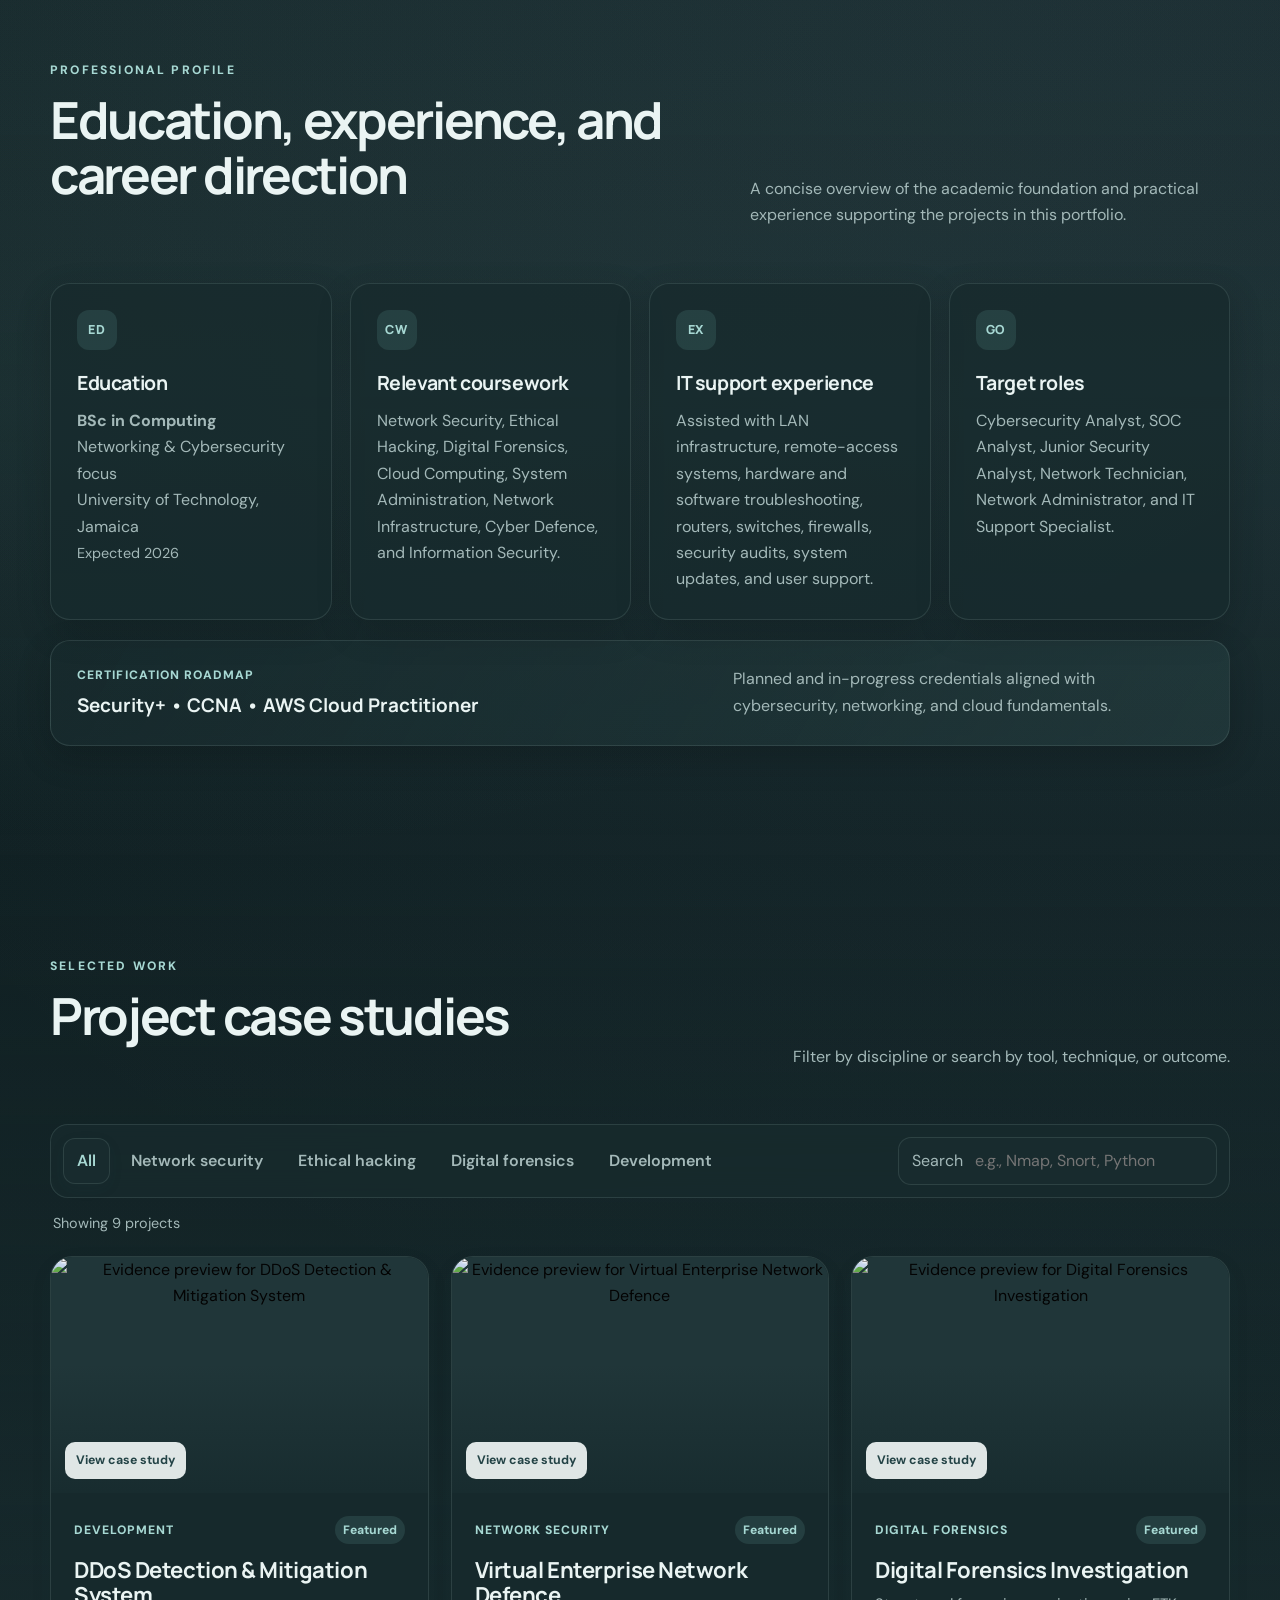
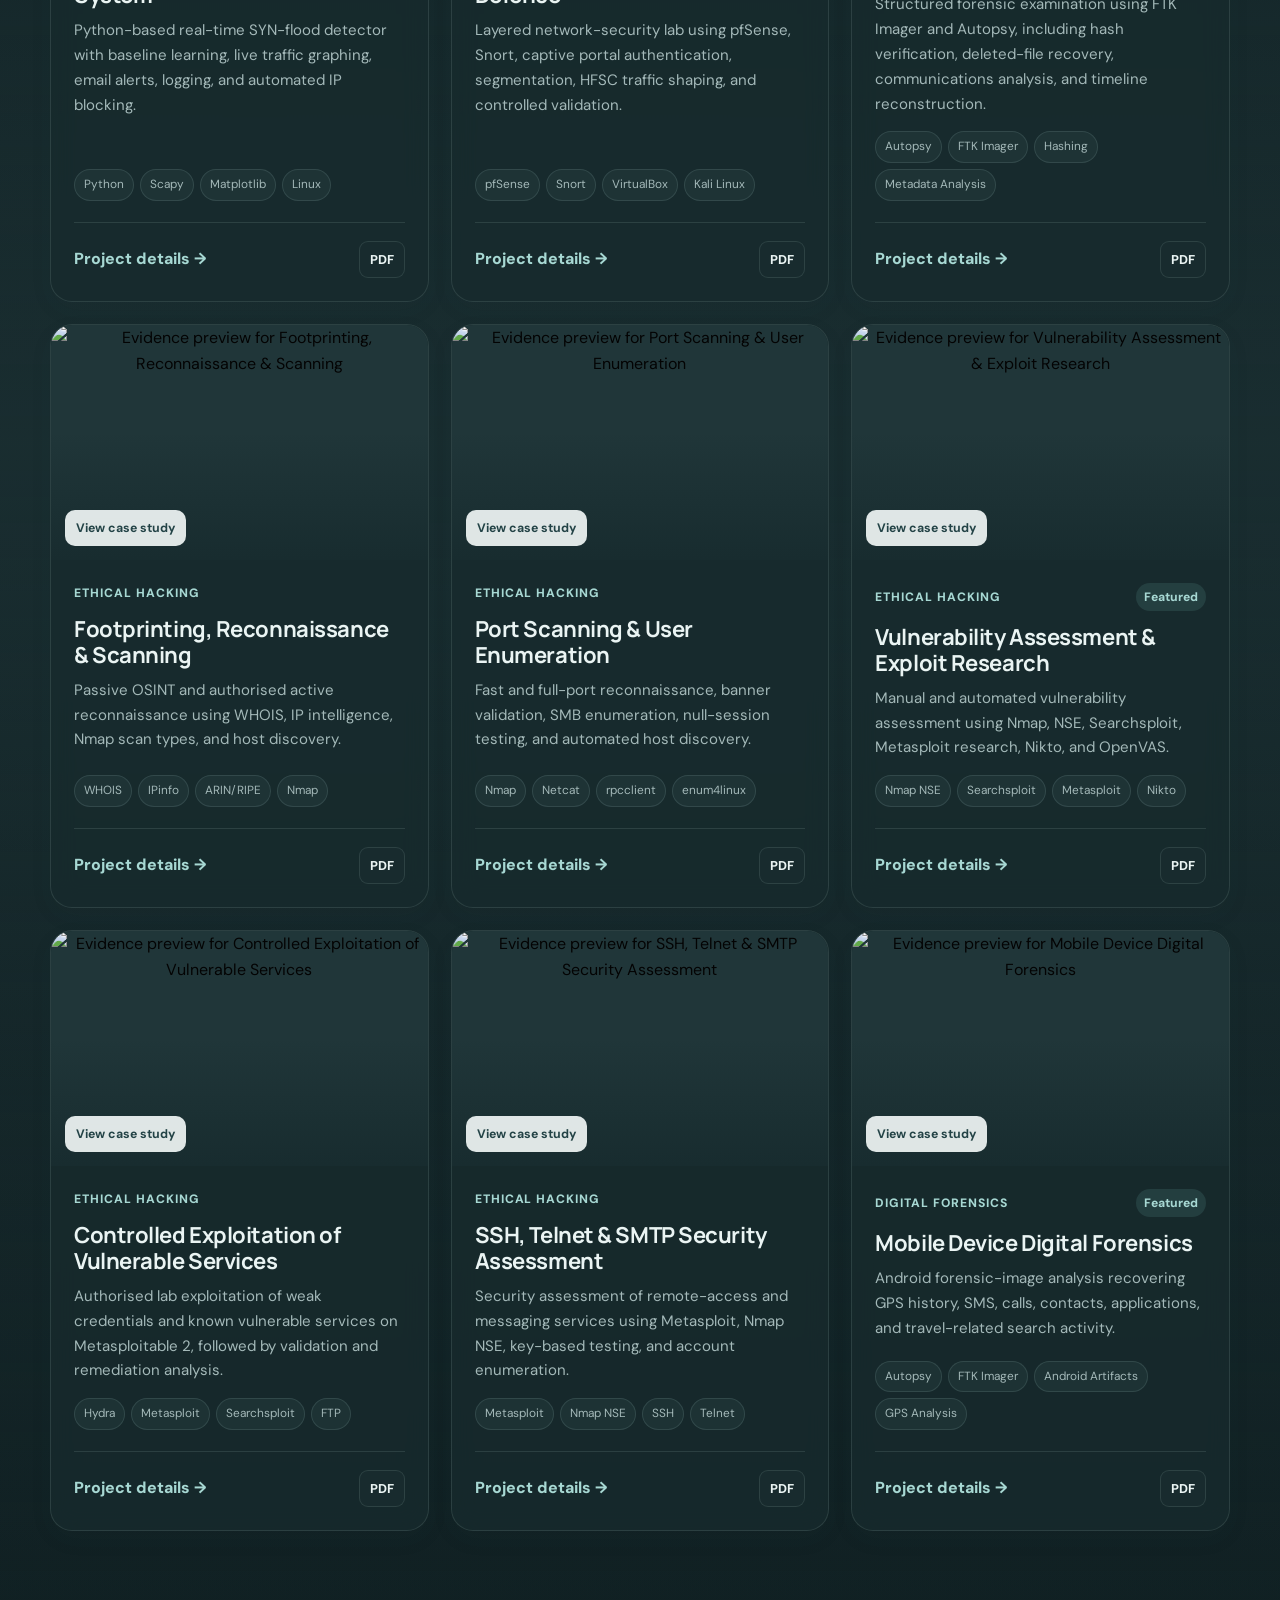
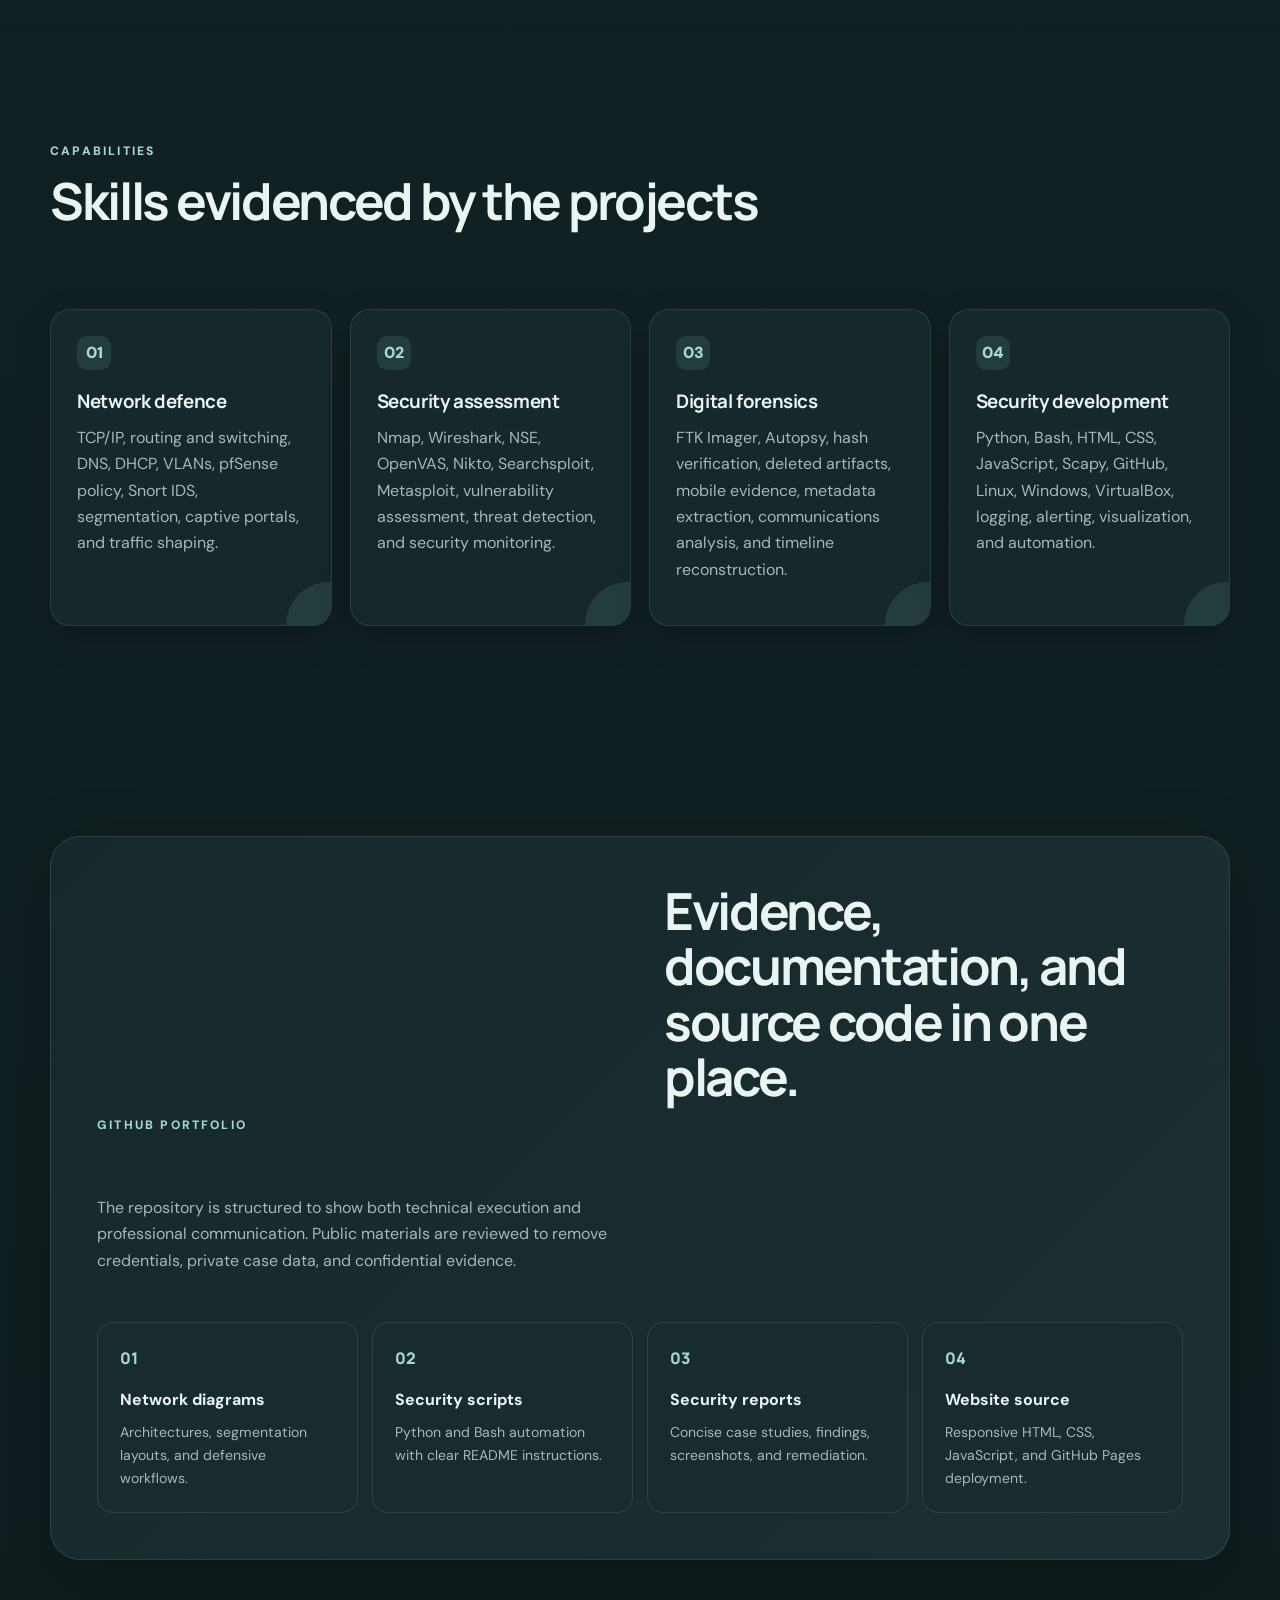
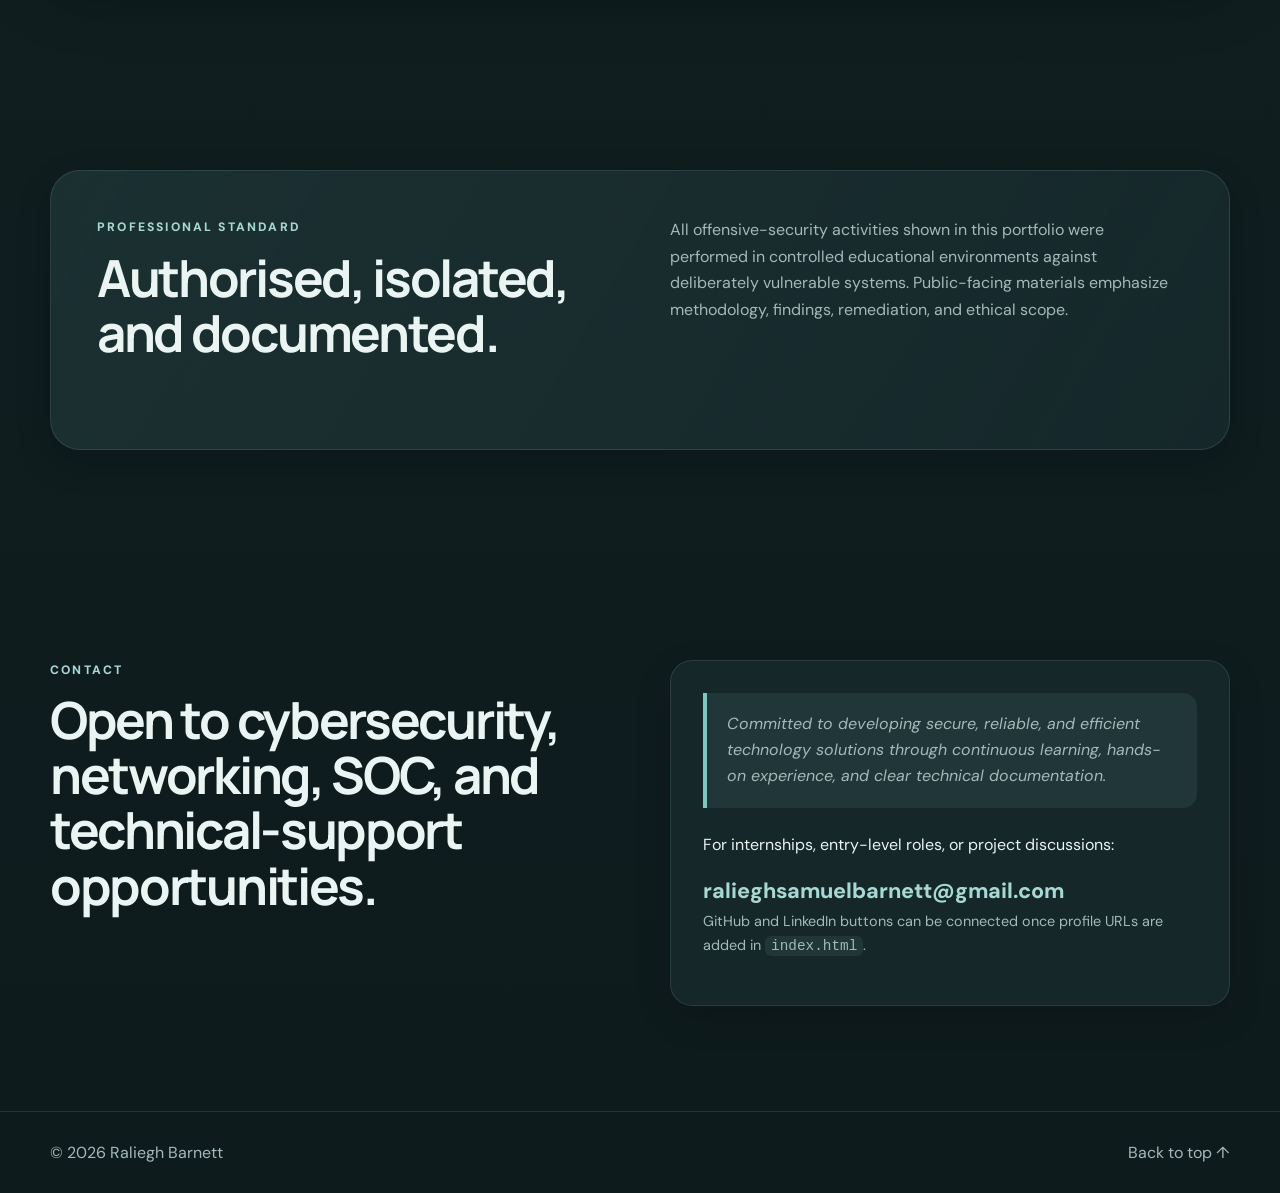
==== commit b82046dc: "Add files via upload" ====
--- a/index.html
+++ b/index.html
@@ -1,254 +1,298 @@
-<!doctype html>
+<!DOCTYPE html>
+
 <html lang="en">
 <head>
-  <meta charset="utf-8">
-  <meta name="viewport" content="width=device-width, initial-scale=1">
-  <meta name="description" content="Raliegh Barnett cybersecurity, networking, ethical hacking, development, and digital forensics portfolio.">
-  <title>Raliegh Barnett | Cybersecurity Portfolio</title>
-  <link rel="stylesheet" href="styles.css">
-  <script defer src="script.js"></script>
+<meta charset="utf-8"/>
+<meta content="width=device-width, initial-scale=1" name="viewport"/>
+<meta content="Raliegh Barnett cybersecurity, networking, ethical hacking, development, and digital forensics portfolio." name="description"/>
+<title>Raliegh Barnett | Cybersecurity Portfolio</title>
+<link href="styles.css" rel="stylesheet"/>
+<script defer="" src="script.js"></script>
 </head>
 <body>
-  <a class="skip-link" href="#projects">Skip to projects</a>
-  <header class="site-header">
-    <a class="brand" href="#top" aria-label="Portfolio home"><span>RB</span><strong>Raliegh Barnett</strong></a>
-    <nav aria-label="Primary navigation">
-      <a href="#about">About</a><a href="#projects">Projects</a><a href="#skills">Skills</a><a href="#contact">Contact</a>
-    </nav>
-    <button id="themeToggle" class="theme-toggle" aria-label="Toggle color theme">◐</button>
-  </header>
+<a class="skip-link" href="#projects">Skip to projects</a>
+<header class="site-header">
+<a aria-label="Portfolio home" class="brand" href="#top"><span>RB</span><strong>Raliegh Barnett</strong></a>
+<nav aria-label="Primary navigation">
+<a href="#about">About</a><a href="#profile">Profile</a><a href="#projects">Projects</a><a href="#skills">Skills</a><a href="#contact">Contact</a>
+</nav>
+<button aria-label="Toggle color theme" class="theme-toggle" id="themeToggle">◐</button>
+</header>
+<main id="top">
+<section class="hero section-shell">
+<div class="hero-copy">
+<p class="eyebrow">Cybersecurity • Networking • Digital Forensics • Development</p>
+<h1>Building secure systems and documenting how they work.</h1>
+<p class="hero-text">Cybersecurity and networking student pursuing a BSc in Computing with a focus on Networking and Cybersecurity. This portfolio presents practical work in network defence, ethical hacking, digital forensics, security automation, and technical support.</p>
+<div class="hero-actions">
+<a class="button primary" href="#projects">Explore projects</a>
+<a class="button secondary" href="assets/docs/Raliegh_Barnett_Cybersecurity_Portfolio_Complete.pdf" rel="noopener" target="_blank">Download portfolio PDF</a>
+</div>
+<div aria-label="Portfolio summary" class="hero-metrics">
+<div><strong data-count="9">0</strong><span>Documented projects</span></div>
+<div><strong data-count="4">0</strong><span>Security disciplines</span></div>
+<div><strong data-count="5">0</strong><span>Featured case studies</span></div>
+</div>
+</div>
+<div aria-label="Core capabilities" class="hero-panel">
+<div class="signal"><span></span><span></span><span></span></div>
+<p>Current focus</p>
+<h2>Defensive security supported by practical offensive testing.</h2>
+<ul>
+<li>Network monitoring and segmentation</li>
+<li>Vulnerability assessment and validation</li>
+<li>Forensic evidence analysis and reporting</li>
+<li>Python security-tool development</li>
+</ul>
+</div>
+</section>
+<section class="about section-shell section-pad" id="about">
+<div>
+<p class="section-label">About</p>
+<h2>Technical work presented as outcomes, not just assignments.</h2>
+</div>
+<p>I am a detail-oriented cybersecurity and networking student with hands-on experience configuring virtual networks, monitoring security events, assessing vulnerabilities, supporting users, and documenting technical findings. My work emphasizes secure design, evidence-based testing, clear communication, and responsible use of offensive-security tools in authorised environments.</p>
+</section>
+<section class="profile-section section-pad" id="profile">
+<div class="section-shell">
+<div class="section-heading">
+<div><p class="section-label">Professional profile</p><h2>Education, experience, and career direction</h2></div>
+<p>A concise overview of the academic foundation and practical experience supporting the projects in this portfolio.</p>
+</div>
+<div class="profile-grid">
+<article class="profile-card">
+<span class="profile-icon">ED</span>
+<h3>Education</h3>
+<p><strong>BSc in Computing</strong><br/>Networking &amp; Cybersecurity focus<br/>University of Technology, Jamaica<br/><span class="muted">Expected 2026</span></p>
+</article>
+<article class="profile-card">
+<span class="profile-icon">CW</span>
+<h3>Relevant coursework</h3>
+<p>Network Security, Ethical Hacking, Digital Forensics, Cloud Computing, System Administration, Network Infrastructure, Cyber Defence, and Information Security.</p>
+</article>
+<article class="profile-card">
+<span class="profile-icon">EX</span>
+<h3>IT support experience</h3>
+<p>Assisted with LAN infrastructure, remote-access systems, hardware and software troubleshooting, routers, switches, firewalls, security audits, system updates, and user support.</p>
+</article>
+<article class="profile-card">
+<span class="profile-icon">GO</span>
+<h3>Target roles</h3>
+<p>Cybersecurity Analyst, SOC Analyst, Junior Security Analyst, Network Technician, Network Administrator, and IT Support Specialist.</p>
+</article>
+</div>
+<div class="cert-strip">
+<div><span>Certification roadmap</span><strong>Security+ • CCNA • AWS Cloud Practitioner</strong></div>
+<p>Planned and in-progress credentials aligned with cybersecurity, networking, and cloud fundamentals.</p>
+</div>
+</div>
+</section>
 
-  <main id="top">
-    <section class="hero section-shell">
-      <div class="hero-copy">
-        <p class="eyebrow">Cybersecurity • Networking • Digital Forensics • Development</p>
-        <h1>Building secure systems and documenting how they work.</h1>
-        <p class="hero-text">BSc Computing student focused on networking and cybersecurity. This portfolio presents nine completed projects using concise case studies, evidence screenshots, technical outcomes, and downloadable documentation.</p>
-        <div class="hero-actions">
-          <a class="button primary" href="#projects">Explore projects</a>
-          <a class="button secondary" href="assets/docs/Raliegh_Barnett_Cybersecurity_Portfolio_Complete.pdf" target="_blank" rel="noopener">Download portfolio PDF</a>
-        </div>
-        <div class="hero-metrics" aria-label="Portfolio summary">
-          <div><strong data-count="9">0</strong><span>Documented projects</span></div>
-          <div><strong data-count="4">0</strong><span>Security disciplines</span></div>
-          <div><strong data-count="5">0</strong><span>Featured case studies</span></div>
-        </div>
-      </div>
-      <div class="hero-panel" aria-label="Core capabilities">
-        <div class="signal"><span></span><span></span><span></span></div>
-        <p>Current focus</p>
-        <h2>Defensive security supported by practical offensive testing.</h2>
-        <ul>
-          <li>Network monitoring and segmentation</li>
-          <li>Vulnerability assessment and validation</li>
-          <li>Forensic evidence analysis and reporting</li>
-          <li>Python security-tool development</li>
-        </ul>
-      </div>
-    </section>
+<section class="projects-section section-pad" id="projects">
+<div class="section-shell">
+<div class="section-heading">
+<div><p class="section-label">Selected work</p><h2>Project case studies</h2></div>
+<p>Filter by discipline or search by tool, technique, or outcome.</p>
+</div>
+<div class="project-controls">
+<div aria-label="Project filters" class="filters" role="group">
+<button class="filter active" data-filter="All">All</button>
+<button class="filter" data-filter="Network Security">Network security</button>
+<button class="filter" data-filter="Ethical Hacking">Ethical hacking</button>
+<button class="filter" data-filter="Digital Forensics">Digital forensics</button>
+<button class="filter" data-filter="Development">Development</button>
+</div>
+<label class="search-box"><span>Search</span><input autocomplete="off" id="projectSearch" placeholder="e.g., Nmap, Snort, Python" type="search"/></label>
+</div>
+<p aria-live="polite" class="result-count" id="resultCount">Showing 9 projects</p>
+<div class="project-grid"><article class="project-card" data-category="Development" data-search="ddos detection &amp; mitigation system python-based real-time syn-flood detector with baseline learning, live traffic graphing, email alerts, logging, and automated ip blocking. python scapy matplotlib linux iptables smtp">
+<button aria-label="Open DDoS Detection &amp; Mitigation System details" class="card-media" data-open="ddos">
+<img alt="Evidence preview for DDoS Detection &amp; Mitigation System" loading="lazy" src="assets/images/ddos_architecture.png"/>
+<span class="media-overlay">View case study</span>
+</button>
+<div class="card-body">
+<div class="card-kicker"><span>Development</span><span class="featured-badge">Featured</span></div>
+<h3>DDoS Detection &amp; Mitigation System</h3>
+<p>Python-based real-time SYN-flood detector with baseline learning, live traffic graphing, email alerts, logging, and automated IP blocking.</p>
+<div class="tag-row"><span>Python</span><span>Scapy</span><span>Matplotlib</span><span>Linux</span></div>
+<div class="card-actions">
+<button class="text-button" data-open="ddos">Project details →</button>
+<a class="icon-link" href="assets/docs/01_DDoS_Detection_and_Mitigation_System.pdf" rel="noopener" target="_blank">PDF</a>
+</div>
+</div>
+</article><article class="project-card" data-category="Network Security" data-search="virtual enterprise network defence layered network-security lab using pfsense, snort, captive portal authentication, segmentation, hfsc traffic shaping, and controlled validation. pfsense snort virtualbox kali linux nmap hfsc">
+<button aria-label="Open Virtual Enterprise Network Defence details" class="card-media" data-open="network-defence">
+<img alt="Evidence preview for Virtual Enterprise Network Defence" loading="lazy" src="assets/images/network_architecture.png"/>
+<span class="media-overlay">View case study</span>
+</button>
+<div class="card-body">
+<div class="card-kicker"><span>Network Security</span><span class="featured-badge">Featured</span></div>
+<h3>Virtual Enterprise Network Defence</h3>
+<p>Layered network-security lab using pfSense, Snort, captive portal authentication, segmentation, HFSC traffic shaping, and controlled validation.</p>
+<div class="tag-row"><span>pfSense</span><span>Snort</span><span>VirtualBox</span><span>Kali Linux</span></div>
+<div class="card-actions">
+<button class="text-button" data-open="network-defence">Project details →</button>
+<a class="icon-link" href="assets/docs/02_Virtual_Enterprise_Network_Defence.pdf" rel="noopener" target="_blank">PDF</a>
+</div>
+</div>
+</article><article class="project-card" data-category="Digital Forensics" data-search="digital forensics investigation structured forensic examination using ftk imager and autopsy, including hash verification, deleted-file recovery, communications analysis, and timeline reconstruction. autopsy ftk imager hashing metadata analysis timeline analysis">
+<button aria-label="Open Digital Forensics Investigation details" class="card-media" data-open="forensics">
+<img alt="Evidence preview for Digital Forensics Investigation" loading="lazy" src="assets/images/forensics_workflow.png"/>
+<span class="media-overlay">View case study</span>
+</button>
+<div class="card-body">
+<div class="card-kicker"><span>Digital Forensics</span><span class="featured-badge">Featured</span></div>
+<h3>Digital Forensics Investigation</h3>
+<p>Structured forensic examination using FTK Imager and Autopsy, including hash verification, deleted-file recovery, communications analysis, and timeline reconstruction.</p>
+<div class="tag-row"><span>Autopsy</span><span>FTK Imager</span><span>Hashing</span><span>Metadata Analysis</span></div>
+<div class="card-actions">
+<button class="text-button" data-open="forensics">Project details →</button>
+<a class="icon-link" href="assets/docs/03_Digital_Forensics_Investigation.pdf" rel="noopener" target="_blank">PDF</a>
+</div>
+</div>
+</article><article class="project-card" data-category="Ethical Hacking" data-search="footprinting, reconnaissance &amp; scanning passive osint and authorised active reconnaissance using whois, ip intelligence, nmap scan types, and host discovery. whois ipinfo arin/ripe nmap kali linux">
+<button aria-label="Open Footprinting, Reconnaissance &amp; Scanning details" class="card-media" data-open="osint">
+<img alt="Evidence preview for Footprinting, Reconnaissance &amp; Scanning" loading="lazy" src="assets/images/osint_page.png"/>
+<span class="media-overlay">View case study</span>
+</button>
+<div class="card-body">
+<div class="card-kicker"><span>Ethical Hacking</span></div>
+<h3>Footprinting, Reconnaissance &amp; Scanning</h3>
+<p>Passive OSINT and authorised active reconnaissance using WHOIS, IP intelligence, Nmap scan types, and host discovery.</p>
+<div class="tag-row"><span>WHOIS</span><span>IPinfo</span><span>ARIN/RIPE</span><span>Nmap</span></div>
+<div class="card-actions">
+<button class="text-button" data-open="osint">Project details →</button>
+<a class="icon-link" href="assets/docs/04_Footprinting_Reconnaissance_and_Scanning.pdf" rel="noopener" target="_blank">PDF</a>
+</div>
+</div>
+</article><article class="project-card" data-category="Ethical Hacking" data-search="port scanning &amp; user enumeration fast and full-port reconnaissance, banner validation, smb enumeration, null-session testing, and automated host discovery. nmap netcat rpcclient enum4linux bash">
+<button aria-label="Open Port Scanning &amp; User Enumeration details" class="card-media" data-open="enumeration">
+<img alt="Evidence preview for Port Scanning &amp; User Enumeration" loading="lazy" src="assets/images/enumeration_page.png"/>
+<span class="media-overlay">View case study</span>
+</button>
+<div class="card-body">
+<div class="card-kicker"><span>Ethical Hacking</span></div>
+<h3>Port Scanning &amp; User Enumeration</h3>
+<p>Fast and full-port reconnaissance, banner validation, SMB enumeration, null-session testing, and automated host discovery.</p>
+<div class="tag-row"><span>Nmap</span><span>Netcat</span><span>rpcclient</span><span>enum4linux</span></div>
+<div class="card-actions">
+<button class="text-button" data-open="enumeration">Project details →</button>
+<a class="icon-link" href="assets/docs/05_Port_Scanning_and_User_Enumeration.pdf" rel="noopener" target="_blank">PDF</a>
+</div>
+</div>
+</article><article class="project-card" data-category="Ethical Hacking" data-search="vulnerability assessment &amp; exploit research manual and automated vulnerability assessment using nmap, nse, searchsploit, metasploit research, nikto, and openvas. nmap nse searchsploit metasploit nikto openvas bash">
+<button aria-label="Open Vulnerability Assessment &amp; Exploit Research details" class="card-media" data-open="vuln-assessment">
+<img alt="Evidence preview for Vulnerability Assessment &amp; Exploit Research" loading="lazy" src="assets/images/vuln_assessment_page.png"/>
+<span class="media-overlay">View case study</span>
+</button>
+<div class="card-body">
+<div class="card-kicker"><span>Ethical Hacking</span><span class="featured-badge">Featured</span></div>
+<h3>Vulnerability Assessment &amp; Exploit Research</h3>
+<p>Manual and automated vulnerability assessment using Nmap, NSE, Searchsploit, Metasploit research, Nikto, and OpenVAS.</p>
+<div class="tag-row"><span>Nmap NSE</span><span>Searchsploit</span><span>Metasploit</span><span>Nikto</span></div>
+<div class="card-actions">
+<button class="text-button" data-open="vuln-assessment">Project details →</button>
+<a class="icon-link" href="assets/docs/06_Vulnerability_Assessment_and_Exploit_Research.pdf" rel="noopener" target="_blank">PDF</a>
+</div>
+</div>
+</article><article class="project-card" data-category="Ethical Hacking" data-search="controlled exploitation of vulnerable services authorised lab exploitation of weak credentials and known vulnerable services on metasploitable 2, followed by validation and remediation analysis. hydra metasploit searchsploit ftp nmap">
+<button aria-label="Open Controlled Exploitation of Vulnerable Services details" class="card-media" data-open="controlled-exploitation">
+<img alt="Evidence preview for Controlled Exploitation of Vulnerable Services" loading="lazy" src="assets/images/controlled_exploitation_page.png"/>
+<span class="media-overlay">View case study</span>
+</button>
+<div class="card-body">
+<div class="card-kicker"><span>Ethical Hacking</span></div>
+<h3>Controlled Exploitation of Vulnerable Services</h3>
+<p>Authorised lab exploitation of weak credentials and known vulnerable services on Metasploitable 2, followed by validation and remediation analysis.</p>
+<div class="tag-row"><span>Hydra</span><span>Metasploit</span><span>Searchsploit</span><span>FTP</span></div>
+<div class="card-actions">
+<button class="text-button" data-open="controlled-exploitation">Project details →</button>
+<a class="icon-link" href="assets/docs/07_Controlled_Exploitation_of_Vulnerable_Services.pdf" rel="noopener" target="_blank">PDF</a>
+</div>
+</div>
+</article><article class="project-card" data-category="Ethical Hacking" data-search="ssh, telnet &amp; smtp security assessment security assessment of remote-access and messaging services using metasploit, nmap nse, key-based testing, and account enumeration. metasploit nmap nse ssh telnet smtp-user-enum">
+<button aria-label="Open SSH, Telnet &amp; SMTP Security Assessment details" class="card-media" data-open="service-security">
+<img alt="Evidence preview for SSH, Telnet &amp; SMTP Security Assessment" loading="lazy" src="assets/images/ssh_assessment_page.png"/>
+<span class="media-overlay">View case study</span>
+</button>
+<div class="card-body">
+<div class="card-kicker"><span>Ethical Hacking</span></div>
+<h3>SSH, Telnet &amp; SMTP Security Assessment</h3>
+<p>Security assessment of remote-access and messaging services using Metasploit, Nmap NSE, key-based testing, and account enumeration.</p>
+<div class="tag-row"><span>Metasploit</span><span>Nmap NSE</span><span>SSH</span><span>Telnet</span></div>
+<div class="card-actions">
+<button class="text-button" data-open="service-security">Project details →</button>
+<a class="icon-link" href="assets/docs/08_SSH_Telnet_and_SMTP_Security_Assessment.pdf" rel="noopener" target="_blank">PDF</a>
+</div>
+</div>
+</article><article class="project-card" data-category="Digital Forensics" data-search="mobile device digital forensics android forensic-image analysis recovering gps history, sms, calls, contacts, applications, and travel-related search activity. autopsy ftk imager android artifacts gps analysis timeline reconstruction">
+<button aria-label="Open Mobile Device Digital Forensics details" class="card-media" data-open="mobile-forensics">
+<img alt="Evidence preview for Mobile Device Digital Forensics" loading="lazy" src="assets/images/mobile_forensics_page.png"/>
+<span class="media-overlay">View case study</span>
+</button>
+<div class="card-body">
+<div class="card-kicker"><span>Digital Forensics</span><span class="featured-badge">Featured</span></div>
+<h3>Mobile Device Digital Forensics</h3>
+<p>Android forensic-image analysis recovering GPS history, SMS, calls, contacts, applications, and travel-related search activity.</p>
+<div class="tag-row"><span>Autopsy</span><span>FTK Imager</span><span>Android Artifacts</span><span>GPS Analysis</span></div>
+<div class="card-actions">
+<button class="text-button" data-open="mobile-forensics">Project details →</button>
+<a class="icon-link" href="assets/docs/09_Mobile_Device_Digital_Forensics.pdf" rel="noopener" target="_blank">PDF</a>
+</div>
+</div>
+</article></div>
+<div class="empty-state" hidden="" id="emptyState">No projects match that search.</div>
+</div>
+</section>
+<section class="skills section-shell section-pad" id="skills">
+<div class="section-heading"><div><p class="section-label">Capabilities</p><h2>Skills evidenced by the projects</h2></div></div>
+<div class="skill-grid">
+<article><span>01</span><h3>Network defence</h3><p>TCP/IP, routing and switching, DNS, DHCP, VLANs, pfSense policy, Snort IDS, segmentation, captive portals, and traffic shaping.</p></article>
+<article><span>02</span><h3>Security assessment</h3><p>Nmap, Wireshark, NSE, OpenVAS, Nikto, Searchsploit, Metasploit, vulnerability assessment, threat detection, and security monitoring.</p></article>
+<article><span>03</span><h3>Digital forensics</h3><p>FTK Imager, Autopsy, hash verification, deleted artifacts, mobile evidence, metadata extraction, communications analysis, and timeline reconstruction.</p></article>
+<article><span>04</span><h3>Security development</h3><p>Python, Bash, HTML, CSS, JavaScript, Scapy, GitHub, Linux, Windows, VirtualBox, logging, alerting, visualization, and automation.</p></article>
+</div>
+</section>
 
-    <section id="about" class="about section-shell section-pad">
-      <div>
-        <p class="section-label">About</p>
-        <h2>Technical work presented as outcomes, not just assignments.</h2>
-      </div>
-      <p>I design, test, and document practical security solutions in authorised lab environments. My work spans Python network monitoring, pfSense and Snort defence, reconnaissance, vulnerability assessment, controlled exploitation, and digital forensic investigation. Every project below links technical actions to defensive recommendations and professional reporting.</p>
-    </section>
-
-    <section id="projects" class="projects-section section-pad">
-      <div class="section-shell">
-        <div class="section-heading">
-          <div><p class="section-label">Selected work</p><h2>Project case studies</h2></div>
-          <p>Filter by discipline or search by tool, technique, or outcome.</p>
-        </div>
-        <div class="project-controls">
-          <div class="filters" role="group" aria-label="Project filters">
-            <button class="filter active" data-filter="All">All</button>
-            <button class="filter" data-filter="Network Security">Network security</button>
-            <button class="filter" data-filter="Ethical Hacking">Ethical hacking</button>
-            <button class="filter" data-filter="Digital Forensics">Digital forensics</button>
-            <button class="filter" data-filter="Development">Development</button>
-          </div>
-          <label class="search-box"><span>Search</span><input id="projectSearch" type="search" placeholder="e.g., Nmap, Snort, Python" autocomplete="off"></label>
-        </div>
-        <p id="resultCount" class="result-count" aria-live="polite">Showing 9 projects</p>
-        <div class="project-grid"><article class="project-card" data-category="Development" data-search="ddos detection & mitigation system python-based real-time syn-flood detector with baseline learning, live traffic graphing, email alerts, logging, and automated ip blocking. python scapy matplotlib linux iptables smtp">
-      <button class="card-media" data-open="ddos" aria-label="Open DDoS Detection & Mitigation System details">
-        <img src="assets/images/ddos_architecture.png" alt="Evidence preview for DDoS Detection & Mitigation System" loading="lazy">
-        <span class="media-overlay">View case study</span>
-      </button>
-      <div class="card-body">
-        <div class="card-kicker"><span>Development</span><span class="featured-badge">Featured</span></div>
-        <h3>DDoS Detection & Mitigation System</h3>
-        <p>Python-based real-time SYN-flood detector with baseline learning, live traffic graphing, email alerts, logging, and automated IP blocking.</p>
-        <div class="tag-row"><span>Python</span><span>Scapy</span><span>Matplotlib</span><span>Linux</span></div>
-        <div class="card-actions">
-          <button class="text-button" data-open="ddos">Project details →</button>
-          <a class="icon-link" href="assets/docs/01_DDoS_Detection_and_Mitigation_System.pdf" target="_blank" rel="noopener">PDF</a>
-        </div>
-      </div>
-    </article><article class="project-card" data-category="Network Security" data-search="virtual enterprise network defence layered network-security lab using pfsense, snort, captive portal authentication, segmentation, hfsc traffic shaping, and controlled validation. pfsense snort virtualbox kali linux nmap hfsc">
-      <button class="card-media" data-open="network-defence" aria-label="Open Virtual Enterprise Network Defence details">
-        <img src="assets/images/network_architecture.png" alt="Evidence preview for Virtual Enterprise Network Defence" loading="lazy">
-        <span class="media-overlay">View case study</span>
-      </button>
-      <div class="card-body">
-        <div class="card-kicker"><span>Network Security</span><span class="featured-badge">Featured</span></div>
-        <h3>Virtual Enterprise Network Defence</h3>
-        <p>Layered network-security lab using pfSense, Snort, captive portal authentication, segmentation, HFSC traffic shaping, and controlled validation.</p>
-        <div class="tag-row"><span>pfSense</span><span>Snort</span><span>VirtualBox</span><span>Kali Linux</span></div>
-        <div class="card-actions">
-          <button class="text-button" data-open="network-defence">Project details →</button>
-          <a class="icon-link" href="assets/docs/02_Virtual_Enterprise_Network_Defence.pdf" target="_blank" rel="noopener">PDF</a>
-        </div>
-      </div>
-    </article><article class="project-card" data-category="Digital Forensics" data-search="digital forensics investigation structured forensic examination using ftk imager and autopsy, including hash verification, deleted-file recovery, communications analysis, and timeline reconstruction. autopsy ftk imager hashing metadata analysis timeline analysis">
-      <button class="card-media" data-open="forensics" aria-label="Open Digital Forensics Investigation details">
-        <img src="assets/images/forensics_workflow.png" alt="Evidence preview for Digital Forensics Investigation" loading="lazy">
-        <span class="media-overlay">View case study</span>
-      </button>
-      <div class="card-body">
-        <div class="card-kicker"><span>Digital Forensics</span><span class="featured-badge">Featured</span></div>
-        <h3>Digital Forensics Investigation</h3>
-        <p>Structured forensic examination using FTK Imager and Autopsy, including hash verification, deleted-file recovery, communications analysis, and timeline reconstruction.</p>
-        <div class="tag-row"><span>Autopsy</span><span>FTK Imager</span><span>Hashing</span><span>Metadata Analysis</span></div>
-        <div class="card-actions">
-          <button class="text-button" data-open="forensics">Project details →</button>
-          <a class="icon-link" href="assets/docs/03_Digital_Forensics_Investigation.pdf" target="_blank" rel="noopener">PDF</a>
-        </div>
-      </div>
-    </article><article class="project-card" data-category="Ethical Hacking" data-search="footprinting, reconnaissance & scanning passive osint and authorised active reconnaissance using whois, ip intelligence, nmap scan types, and host discovery. whois ipinfo arin/ripe nmap kali linux">
-      <button class="card-media" data-open="osint" aria-label="Open Footprinting, Reconnaissance & Scanning details">
-        <img src="assets/images/osint_page.png" alt="Evidence preview for Footprinting, Reconnaissance & Scanning" loading="lazy">
-        <span class="media-overlay">View case study</span>
-      </button>
-      <div class="card-body">
-        <div class="card-kicker"><span>Ethical Hacking</span></div>
-        <h3>Footprinting, Reconnaissance & Scanning</h3>
-        <p>Passive OSINT and authorised active reconnaissance using WHOIS, IP intelligence, Nmap scan types, and host discovery.</p>
-        <div class="tag-row"><span>WHOIS</span><span>IPinfo</span><span>ARIN/RIPE</span><span>Nmap</span></div>
-        <div class="card-actions">
-          <button class="text-button" data-open="osint">Project details →</button>
-          <a class="icon-link" href="assets/docs/04_Footprinting_Reconnaissance_and_Scanning.pdf" target="_blank" rel="noopener">PDF</a>
-        </div>
-      </div>
-    </article><article class="project-card" data-category="Ethical Hacking" data-search="port scanning & user enumeration fast and full-port reconnaissance, banner validation, smb enumeration, null-session testing, and automated host discovery. nmap netcat rpcclient enum4linux bash">
-      <button class="card-media" data-open="enumeration" aria-label="Open Port Scanning & User Enumeration details">
-        <img src="assets/images/enumeration_page.png" alt="Evidence preview for Port Scanning & User Enumeration" loading="lazy">
-        <span class="media-overlay">View case study</span>
-      </button>
-      <div class="card-body">
-        <div class="card-kicker"><span>Ethical Hacking</span></div>
-        <h3>Port Scanning & User Enumeration</h3>
-        <p>Fast and full-port reconnaissance, banner validation, SMB enumeration, null-session testing, and automated host discovery.</p>
-        <div class="tag-row"><span>Nmap</span><span>Netcat</span><span>rpcclient</span><span>enum4linux</span></div>
-        <div class="card-actions">
-          <button class="text-button" data-open="enumeration">Project details →</button>
-          <a class="icon-link" href="assets/docs/05_Port_Scanning_and_User_Enumeration.pdf" target="_blank" rel="noopener">PDF</a>
-        </div>
-      </div>
-    </article><article class="project-card" data-category="Ethical Hacking" data-search="vulnerability assessment & exploit research manual and automated vulnerability assessment using nmap, nse, searchsploit, metasploit research, nikto, and openvas. nmap nse searchsploit metasploit nikto openvas bash">
-      <button class="card-media" data-open="vuln-assessment" aria-label="Open Vulnerability Assessment & Exploit Research details">
-        <img src="assets/images/vuln_assessment_page.png" alt="Evidence preview for Vulnerability Assessment & Exploit Research" loading="lazy">
-        <span class="media-overlay">View case study</span>
-      </button>
-      <div class="card-body">
-        <div class="card-kicker"><span>Ethical Hacking</span><span class="featured-badge">Featured</span></div>
-        <h3>Vulnerability Assessment & Exploit Research</h3>
-        <p>Manual and automated vulnerability assessment using Nmap, NSE, Searchsploit, Metasploit research, Nikto, and OpenVAS.</p>
-        <div class="tag-row"><span>Nmap NSE</span><span>Searchsploit</span><span>Metasploit</span><span>Nikto</span></div>
-        <div class="card-actions">
-          <button class="text-button" data-open="vuln-assessment">Project details →</button>
-          <a class="icon-link" href="assets/docs/06_Vulnerability_Assessment_and_Exploit_Research.pdf" target="_blank" rel="noopener">PDF</a>
-        </div>
-      </div>
-    </article><article class="project-card" data-category="Ethical Hacking" data-search="controlled exploitation of vulnerable services authorised lab exploitation of weak credentials and known vulnerable services on metasploitable 2, followed by validation and remediation analysis. hydra metasploit searchsploit ftp nmap">
-      <button class="card-media" data-open="controlled-exploitation" aria-label="Open Controlled Exploitation of Vulnerable Services details">
-        <img src="assets/images/controlled_exploitation_page.png" alt="Evidence preview for Controlled Exploitation of Vulnerable Services" loading="lazy">
-        <span class="media-overlay">View case study</span>
-      </button>
-      <div class="card-body">
-        <div class="card-kicker"><span>Ethical Hacking</span></div>
-        <h3>Controlled Exploitation of Vulnerable Services</h3>
-        <p>Authorised lab exploitation of weak credentials and known vulnerable services on Metasploitable 2, followed by validation and remediation analysis.</p>
-        <div class="tag-row"><span>Hydra</span><span>Metasploit</span><span>Searchsploit</span><span>FTP</span></div>
-        <div class="card-actions">
-          <button class="text-button" data-open="controlled-exploitation">Project details →</button>
-          <a class="icon-link" href="assets/docs/07_Controlled_Exploitation_of_Vulnerable_Services.pdf" target="_blank" rel="noopener">PDF</a>
-        </div>
-      </div>
-    </article><article class="project-card" data-category="Ethical Hacking" data-search="ssh, telnet & smtp security assessment security assessment of remote-access and messaging services using metasploit, nmap nse, key-based testing, and account enumeration. metasploit nmap nse ssh telnet smtp-user-enum">
-      <button class="card-media" data-open="service-security" aria-label="Open SSH, Telnet & SMTP Security Assessment details">
-        <img src="assets/images/ssh_assessment_page.png" alt="Evidence preview for SSH, Telnet & SMTP Security Assessment" loading="lazy">
-        <span class="media-overlay">View case study</span>
-      </button>
-      <div class="card-body">
-        <div class="card-kicker"><span>Ethical Hacking</span></div>
-        <h3>SSH, Telnet & SMTP Security Assessment</h3>
-        <p>Security assessment of remote-access and messaging services using Metasploit, Nmap NSE, key-based testing, and account enumeration.</p>
-        <div class="tag-row"><span>Metasploit</span><span>Nmap NSE</span><span>SSH</span><span>Telnet</span></div>
-        <div class="card-actions">
-          <button class="text-button" data-open="service-security">Project details →</button>
-          <a class="icon-link" href="assets/docs/08_SSH_Telnet_and_SMTP_Security_Assessment.pdf" target="_blank" rel="noopener">PDF</a>
-        </div>
-      </div>
-    </article><article class="project-card" data-category="Digital Forensics" data-search="mobile device digital forensics android forensic-image analysis recovering gps history, sms, calls, contacts, applications, and travel-related search activity. autopsy ftk imager android artifacts gps analysis timeline reconstruction">
-      <button class="card-media" data-open="mobile-forensics" aria-label="Open Mobile Device Digital Forensics details">
-        <img src="assets/images/mobile_forensics_page.png" alt="Evidence preview for Mobile Device Digital Forensics" loading="lazy">
-        <span class="media-overlay">View case study</span>
-      </button>
-      <div class="card-body">
-        <div class="card-kicker"><span>Digital Forensics</span><span class="featured-badge">Featured</span></div>
-        <h3>Mobile Device Digital Forensics</h3>
-        <p>Android forensic-image analysis recovering GPS history, SMS, calls, contacts, applications, and travel-related search activity.</p>
-        <div class="tag-row"><span>Autopsy</span><span>FTK Imager</span><span>Android Artifacts</span><span>GPS Analysis</span></div>
-        <div class="card-actions">
-          <button class="text-button" data-open="mobile-forensics">Project details →</button>
-          <a class="icon-link" href="assets/docs/09_Mobile_Device_Digital_Forensics.pdf" target="_blank" rel="noopener">PDF</a>
-        </div>
-      </div>
-    </article></div>
-        <div id="emptyState" class="empty-state" hidden>No projects match that search.</div>
-      </div>
-    </section>
-
-    <section id="skills" class="skills section-shell section-pad">
-      <div class="section-heading"><div><p class="section-label">Capabilities</p><h2>Skills evidenced by the projects</h2></div></div>
-      <div class="skill-grid">
-        <article><span>01</span><h3>Network defence</h3><p>pfSense policy, Snort IDS, segmentation, captive portals, traffic shaping, TCP/IP, and Linux administration.</p></article>
-        <article><span>02</span><h3>Security assessment</h3><p>Nmap, NSE, OpenVAS, Nikto, Searchsploit, Metasploit, service enumeration, and evidence-based prioritisation.</p></article>
-        <article><span>03</span><h3>Digital forensics</h3><p>FTK Imager, Autopsy, hash verification, deleted artifacts, mobile evidence, metadata, and timeline reconstruction.</p></article>
-        <article><span>04</span><h3>Security development</h3><p>Python, Scapy, Bash automation, real-time monitoring, logging, visualization, alerting, and defensive controls.</p></article>
-      </div>
-    </section>
-
-    <section class="ethics section-pad">
-      <div class="section-shell ethics-box"><div><p class="section-label">Professional standard</p><h2>Authorised, isolated, and documented.</h2></div><p>All offensive-security activities shown in this portfolio were performed in controlled educational environments against deliberately vulnerable systems. Public-facing materials emphasize methodology, findings, remediation, and ethical scope.</p></div>
-    </section>
-
-    <section id="contact" class="contact section-shell section-pad">
-      <div><p class="section-label">Contact</p><h2>Open to cybersecurity, networking, and technical-support opportunities.</h2></div>
-      <div class="contact-card"><p>For internships, entry-level roles, or project discussions:</p><a href="mailto:ralieghsamuelbarnett@gmail.com">ralieghsamuelbarnett@gmail.com</a><p class="muted">GitHub and LinkedIn buttons can be connected once profile URLs are added in <code>index.html</code>.</p></div>
-    </section>
-  </main>
-
-  <footer><div class="section-shell"><span>© 2026 Raliegh Barnett</span><a href="#top">Back to top ↑</a></div></footer>
-
-  <dialog id="projectDialog" class="project-dialog">
-    <button class="dialog-close" aria-label="Close project details">×</button>
-    <div class="dialog-layout">
-      <div class="dialog-image-wrap"><img id="dialogImage" alt=""></div>
-      <div class="dialog-content">
-        <p id="dialogCategory" class="section-label"></p>
-        <h2 id="dialogTitle"></h2>
-        <p id="dialogOverview"></p>
-        <h3>Project highlights</h3><ul id="dialogHighlights"></ul>
-        <div class="result-box"><strong>Outcome</strong><p id="dialogResult"></p></div>
-        <div id="dialogTools" class="tag-row"></div>
-        <a id="dialogDoc" class="button primary" target="_blank" rel="noopener">Open detailed PDF</a>
-      </div>
-    </div>
-  </dialog>
-  <script>window.PROJECT_DATA = [{"id": "ddos", "title": "DDoS Detection & Mitigation System", "category": "Development", "featured": true, "summary": "Python-based real-time SYN-flood detector with baseline learning, live traffic graphing, email alerts, logging, and automated IP blocking.", "overview": "Designed and tested a defensive monitoring tool that observes TCP SYN traffic on a selected interface, learns a normal baseline, identifies abnormal packet rates, records events, alerts an administrator, and can block the leading source address in an isolated lab.", "tools": ["Python", "Scapy", "Matplotlib", "Linux", "iptables", "SMTP"], "highlights": ["10-second baseline learning phase", "Per-second SYN rate monitoring", "Top-source identification and automated blocking", "Live graph, event logs, and alert workflow"], "result": "Produced an end-to-end demonstration that connected controlled traffic generation to detection, alerting, visualization, and mitigation.", "image": "ddos_architecture.png", "doc": "01_DDoS_Detection_and_Mitigation_System.pdf"}, {"id": "network-defence", "title": "Virtual Enterprise Network Defence", "category": "Network Security", "featured": true, "summary": "Layered network-security lab using pfSense, Snort, captive portal authentication, segmentation, HFSC traffic shaping, and controlled validation.", "overview": "Built a virtual enterprise network with a routed LAN and untrusted WAN, then applied firewall policy, IDS monitoring, authentication, bandwidth controls, and source-based isolation before validating residual host risk against a deliberately vulnerable target.", "tools": ["pfSense", "Snort", "VirtualBox", "Kali Linux", "Nmap", "HFSC"], "highlights": ["Dual-interface pfSense perimeter", "Snort GPLv2 and ET Open rules", "Captive portal and source-based segmentation", "Traffic shaping and controlled security validation"], "result": "Demonstrated that perimeter filtering, detection, access control, and host hardening must work together as defence in depth.", "image": "network_architecture.png", "doc": "02_Virtual_Enterprise_Network_Defence.pdf"}, {"id": "forensics", "title": "Digital Forensics Investigation", "category": "Digital Forensics", "featured": true, "summary": "Structured forensic examination using FTK Imager and Autopsy, including hash verification, deleted-file recovery, communications analysis, and timeline reconstruction.", "overview": "Examined multiple forensic images while preserving evidence integrity. The workflow covered cryptographic verification, file-system review, metadata extraction, deleted artifacts, email analysis, multimedia evidence, and timeline development.", "tools": ["Autopsy", "FTK Imager", "Hashing", "Metadata Analysis", "Timeline Analysis"], "highlights": ["MD5 and SHA-1 evidence verification", "Deleted-file and unallocated-space analysis", "Email, metadata, and multimedia review", "Evidence timeline and reporting"], "result": "Produced a professional investigative report with traceable findings, integrity checks, documented limitations, and recommendations.", "image": "forensics_workflow.png", "doc": "03_Digital_Forensics_Investigation.pdf"}, {"id": "osint", "title": "Footprinting, Reconnaissance & Scanning", "category": "Ethical Hacking", "featured": false, "summary": "Passive OSINT and authorised active reconnaissance using WHOIS, IP intelligence, Nmap scan types, and host discovery.", "overview": "Compared passive information gathering with active scanning. Public records, hosting providers, ASNs, geolocation, and DNS details were assessed before testing TCP connect, SYN, UDP, and OS fingerprint scans in a controlled environment.", "tools": ["WHOIS", "IPinfo", "ARIN/RIPE", "Nmap", "Kali Linux"], "highlights": ["Domain and hosting intelligence", "RIR and ASN cross-checking", "TCP connect, SYN, UDP, and OS scans", "Privacy-aware OSINT interpretation"], "result": "Built a repeatable reconnaissance workflow that distinguishes low-impact public intelligence from authorised active probing.", "image": "osint_page.png", "doc": "04_Footprinting_Reconnaissance_and_Scanning.pdf"}, {"id": "enumeration", "title": "Port Scanning & User Enumeration", "category": "Ethical Hacking", "featured": false, "summary": "Fast and full-port reconnaissance, banner validation, SMB enumeration, null-session testing, and automated host discovery.", "overview": "Assessed a Metasploitable 2 host by comparing fast scans with a full TCP SYN scan, validating service banners, enumerating SMB users and shares, and building a parallel Bash ping-sweep script.", "tools": ["Nmap", "Netcat", "rpcclient", "enum4linux", "Bash"], "highlights": ["Fast versus full-port scan comparison", "35+ local and service accounts identified", "Anonymous SMB information exposure", "Parallel /24 ping-sweep automation"], "result": "Showed how deeper enumeration reveals hidden services, weak account hygiene, exposed shares, and attack paths missed by quick scanning.", "image": "enumeration_page.png", "doc": "05_Port_Scanning_and_User_Enumeration.pdf"}, {"id": "vuln-assessment", "title": "Vulnerability Assessment & Exploit Research", "category": "Ethical Hacking", "featured": true, "summary": "Manual and automated vulnerability assessment using Nmap, NSE, Searchsploit, Metasploit research, Nikto, and OpenVAS.", "overview": "Mapped vulnerable services to known CVEs, validated high-risk findings with protocol-specific checks, researched appropriate Linux exploits, and automated Nmap-to-Searchsploit processing for repeatable triage.", "tools": ["Nmap NSE", "Searchsploit", "Metasploit", "Nikto", "OpenVAS", "Bash"], "highlights": ["CVE validation for vsftpd and UnrealIRCd", "Exploit-DB research and platform filtering", "Automated banner-to-exploit lookup", "Manual and scanner-result correlation"], "result": "Produced a prioritised vulnerability picture grounded in service evidence rather than relying only on banners or automated severity ratings.", "image": "vuln_assessment_page.png", "doc": "06_Vulnerability_Assessment_and_Exploit_Research.pdf"}, {"id": "controlled-exploitation", "title": "Controlled Exploitation of Vulnerable Services", "category": "Ethical Hacking", "featured": false, "summary": "Authorised lab exploitation of weak credentials and known vulnerable services on Metasploitable 2, followed by validation and remediation analysis.", "overview": "Tested exposed services in an isolated network using small credential lists, FTP validation, vulnerability research, and a controlled vsftpd backdoor exercise to verify the impact of outdated software and weak authentication.", "tools": ["Hydra", "Metasploit", "Searchsploit", "FTP", "Nmap"], "highlights": ["30+ exposed service inventory", "Weak FTP credentials identified", "CVE-2011-2523 validation", "Root-level impact demonstrated in a lab"], "result": "Connected discovery, authentication testing, vulnerability confirmation, and defensive recommendations into a complete assessment workflow.", "image": "controlled_exploitation_page.png", "doc": "07_Controlled_Exploitation_of_Vulnerable_Services.pdf"}, {"id": "service-security", "title": "SSH, Telnet & SMTP Security Assessment", "category": "Ethical Hacking", "featured": false, "summary": "Security assessment of remote-access and messaging services using Metasploit, Nmap NSE, key-based testing, and account enumeration.", "overview": "Evaluated SSH, Telnet, and SMTP exposure on a deliberately vulnerable server. The lab covered dictionary-based SSH checks, session management, privilege validation, shell-to-Meterpreter upgrade, RSA-key risk, Telnet weaknesses, and SMTP user enumeration.", "tools": ["Metasploit", "Nmap NSE", "SSH", "Telnet", "smtp-user-enum"], "highlights": ["Valid SSH credentials confirmed", "Passwordless sudo exposure identified", "Shell upgraded for stable post-exploitation", "SMTP account enumeration assessed"], "result": "Demonstrated how weak credentials, legacy protocols, and excessive privileges can combine into full compromise.", "image": "ssh_assessment_page.png", "doc": "08_SSH_Telnet_and_SMTP_Security_Assessment.pdf"}, {"id": "mobile-forensics", "title": "Mobile Device Digital Forensics", "category": "Digital Forensics", "featured": true, "summary": "Android forensic-image analysis recovering GPS history, SMS, calls, contacts, applications, and travel-related search activity.", "overview": "Verified a segmented E01 image, then used Autopsy to extract system information, cached geolocation, Google Maps navigation history, communications, contacts, installed applications, and app-store searches.", "tools": ["Autopsy", "FTK Imager", "Android Artifacts", "GPS Analysis", "Timeline Reconstruction"], "highlights": ["MD5 and SHA-1 image verification", "Google Maps destination and GPS recovery", "1,500 call-log entries and SMS review", "Cross-artifact timeline reconstruction"], "result": "Correlated location, identity, communication, and travel artifacts into a concise evidence-based investigative narrative.", "image": "mobile_forensics_page.png", "doc": "09_Mobile_Device_Digital_Forensics.pdf"}];</script>
+<section class="github-section section-shell section-pad" id="github">
+<div class="github-panel">
+<div>
+<p class="section-label">GitHub portfolio</p>
+<h2>Evidence, documentation, and source code in one place.</h2>
+<p>The repository is structured to show both technical execution and professional communication. Public materials are reviewed to remove credentials, private case data, and confidential evidence.</p>
+</div>
+<div class="repo-grid">
+<div><span>01</span><strong>Network diagrams</strong><p>Architectures, segmentation layouts, and defensive workflows.</p></div>
+<div><span>02</span><strong>Security scripts</strong><p>Python and Bash automation with clear README instructions.</p></div>
+<div><span>03</span><strong>Security reports</strong><p>Concise case studies, findings, screenshots, and remediation.</p></div>
+<div><span>04</span><strong>Website source</strong><p>Responsive HTML, CSS, JavaScript, and GitHub Pages deployment.</p></div>
+</div>
+</div>
+</section>
+<section class="ethics section-pad">
+<div class="section-shell ethics-box"><div><p class="section-label">Professional standard</p><h2>Authorised, isolated, and documented.</h2></div><p>All offensive-security activities shown in this portfolio were performed in controlled educational environments against deliberately vulnerable systems. Public-facing materials emphasize methodology, findings, remediation, and ethical scope.</p></div>
+</section>
+<section class="contact section-shell section-pad" id="contact">
+<div><p class="section-label">Contact</p><h2>Open to cybersecurity, networking, SOC, and technical-support opportunities.</h2></div>
+<div class="contact-card"><blockquote class="professional-statement">Committed to developing secure, reliable, and efficient technology solutions through continuous learning, hands-on experience, and clear technical documentation.</blockquote><p>For internships, entry-level roles, or project discussions:</p><a href="mailto:ralieghsamuelbarnett@gmail.com">ralieghsamuelbarnett@gmail.com</a><p class="muted">GitHub and LinkedIn buttons can be connected once profile URLs are added in <code>index.html</code>.</p></div>
+</section>
+</main>
+<footer><div class="section-shell"><span>© 2026 Raliegh Barnett</span><a href="#top">Back to top ↑</a></div></footer>
+<dialog class="project-dialog" id="projectDialog">
+<button aria-label="Close project details" class="dialog-close">×</button>
+<div class="dialog-layout">
+<div class="dialog-image-wrap"><img alt="" id="dialogImage"/></div>
+<div class="dialog-content">
+<p class="section-label" id="dialogCategory"></p>
+<h2 id="dialogTitle"></h2>
+<p id="dialogOverview"></p>
+<h3>Project highlights</h3><ul id="dialogHighlights"></ul>
+<div class="result-box"><strong>Outcome</strong><p id="dialogResult"></p></div>
+<div class="tag-row" id="dialogTools"></div>
+<a class="button primary" id="dialogDoc" rel="noopener" target="_blank">Open detailed PDF</a>
+</div>
+</div>
+</dialog>
+<script>window.PROJECT_DATA = [{"id": "ddos", "title": "DDoS Detection & Mitigation System", "category": "Development", "featured": true, "summary": "Python-based real-time SYN-flood detector with baseline learning, live traffic graphing, email alerts, logging, and automated IP blocking.", "overview": "Designed and tested a defensive monitoring tool that observes TCP SYN traffic on a selected interface, learns a normal baseline, identifies abnormal packet rates, records events, alerts an administrator, and can block the leading source address in an isolated lab.", "tools": ["Python", "Scapy", "Matplotlib", "Linux", "iptables", "SMTP"], "highlights": ["10-second baseline learning phase", "Per-second SYN rate monitoring", "Top-source identification and automated blocking", "Live graph, event logs, and alert workflow"], "result": "Produced an end-to-end demonstration that connected controlled traffic generation to detection, alerting, visualization, and mitigation.", "image": "ddos_architecture.png", "doc": "01_DDoS_Detection_and_Mitigation_System.pdf"}, {"id": "network-defence", "title": "Virtual Enterprise Network Defence", "category": "Network Security", "featured": true, "summary": "Layered network-security lab using pfSense, Snort, captive portal authentication, segmentation, HFSC traffic shaping, and controlled validation.", "overview": "Built a virtual enterprise network with a routed LAN and untrusted WAN, then applied firewall policy, IDS monitoring, authentication, bandwidth controls, and source-based isolation before validating residual host risk against a deliberately vulnerable target.", "tools": ["pfSense", "Snort", "VirtualBox", "Kali Linux", "Nmap", "HFSC"], "highlights": ["Dual-interface pfSense perimeter", "Snort GPLv2 and ET Open rules", "Captive portal and source-based segmentation", "Traffic shaping and controlled security validation"], "result": "Demonstrated that perimeter filtering, detection, access control, and host hardening must work together as defence in depth.", "image": "network_architecture.png", "doc": "02_Virtual_Enterprise_Network_Defence.pdf"}, {"id": "forensics", "title": "Digital Forensics Investigation", "category": "Digital Forensics", "featured": true, "summary": "Structured forensic examination using FTK Imager and Autopsy, including hash verification, deleted-file recovery, communications analysis, and timeline reconstruction.", "overview": "Examined multiple forensic images while preserving evidence integrity. The workflow covered cryptographic verification, file-system review, metadata extraction, deleted artifacts, email analysis, multimedia evidence, and timeline development.", "tools": ["Autopsy", "FTK Imager", "Hashing", "Metadata Analysis", "Timeline Analysis"], "highlights": ["MD5 and SHA-1 evidence verification", "Deleted-file and unallocated-space analysis", "Email, metadata, and multimedia review", "Evidence timeline and reporting"], "result": "Produced a professional investigative report with traceable findings, integrity checks, documented limitations, and recommendations.", "image": "forensics_workflow.png", "doc": "03_Digital_Forensics_Investigation.pdf"}, {"id": "osint", "title": "Footprinting, Reconnaissance & Scanning", "category": "Ethical Hacking", "featured": false, "summary": "Passive OSINT and authorised active reconnaissance using WHOIS, IP intelligence, Nmap scan types, and host discovery.", "overview": "Compared passive information gathering with active scanning. Public records, hosting providers, ASNs, geolocation, and DNS details were assessed before testing TCP connect, SYN, UDP, and OS fingerprint scans in a controlled environment.", "tools": ["WHOIS", "IPinfo", "ARIN/RIPE", "Nmap", "Kali Linux"], "highlights": ["Domain and hosting intelligence", "RIR and ASN cross-checking", "TCP connect, SYN, UDP, and OS scans", "Privacy-aware OSINT interpretation"], "result": "Built a repeatable reconnaissance workflow that distinguishes low-impact public intelligence from authorised active probing.", "image": "osint_page.png", "doc": "04_Footprinting_Reconnaissance_and_Scanning.pdf"}, {"id": "enumeration", "title": "Port Scanning & User Enumeration", "category": "Ethical Hacking", "featured": false, "summary": "Fast and full-port reconnaissance, banner validation, SMB enumeration, null-session testing, and automated host discovery.", "overview": "Assessed a Metasploitable 2 host by comparing fast scans with a full TCP SYN scan, validating service banners, enumerating SMB users and shares, and building a parallel Bash ping-sweep script.", "tools": ["Nmap", "Netcat", "rpcclient", "enum4linux", "Bash"], "highlights": ["Fast versus full-port scan comparison", "35+ local and service accounts identified", "Anonymous SMB information exposure", "Parallel /24 ping-sweep automation"], "result": "Showed how deeper enumeration reveals hidden services, weak account hygiene, exposed shares, and attack paths missed by quick scanning.", "image": "enumeration_page.png", "doc": "05_Port_Scanning_and_User_Enumeration.pdf"}, {"id": "vuln-assessment", "title": "Vulnerability Assessment & Exploit Research", "category": "Ethical Hacking", "featured": true, "summary": "Manual and automated vulnerability assessment using Nmap, NSE, Searchsploit, Metasploit research, Nikto, and OpenVAS.", "overview": "Mapped vulnerable services to known CVEs, validated high-risk findings with protocol-specific checks, researched appropriate Linux exploits, and automated Nmap-to-Searchsploit processing for repeatable triage.", "tools": ["Nmap NSE", "Searchsploit", "Metasploit", "Nikto", "OpenVAS", "Bash"], "highlights": ["CVE validation for vsftpd and UnrealIRCd", "Exploit-DB research and platform filtering", "Automated banner-to-exploit lookup", "Manual and scanner-result correlation"], "result": "Produced a prioritised vulnerability picture grounded in service evidence rather than relying only on banners or automated severity ratings.", "image": "vuln_assessment_page.png", "doc": "06_Vulnerability_Assessment_and_Exploit_Research.pdf"}, {"id": "controlled-exploitation", "title": "Controlled Exploitation of Vulnerable Services", "category": "Ethical Hacking", "featured": false, "summary": "Authorised lab exploitation of weak credentials and known vulnerable services on Metasploitable 2, followed by validation and remediation analysis.", "overview": "Tested exposed services in an isolated network using small credential lists, FTP validation, vulnerability research, and a controlled vsftpd backdoor exercise to verify the impact of outdated software and weak authentication.", "tools": ["Hydra", "Metasploit", "Searchsploit", "FTP", "Nmap"], "highlights": ["30+ exposed service inventory", "Weak FTP credentials identified", "CVE-2011-2523 validation", "Root-level impact demonstrated in a lab"], "result": "Connected discovery, authentication testing, vulnerability confirmation, and defensive recommendations into a complete assessment workflow.", "image": "controlled_exploitation_page.png", "doc": "07_Controlled_Exploitation_of_Vulnerable_Services.pdf"}, {"id": "service-security", "title": "SSH, Telnet & SMTP Security Assessment", "category": "Ethical Hacking", "featured": false, "summary": "Security assessment of remote-access and messaging services using Metasploit, Nmap NSE, key-based testing, and account enumeration.", "overview": "Evaluated SSH, Telnet, and SMTP exposure on a deliberately vulnerable server. The lab covered dictionary-based SSH checks, session management, privilege validation, shell-to-Meterpreter upgrade, RSA-key risk, Telnet weaknesses, and SMTP user enumeration.", "tools": ["Metasploit", "Nmap NSE", "SSH", "Telnet", "smtp-user-enum"], "highlights": ["Valid SSH credentials confirmed", "Passwordless sudo exposure identified", "Shell upgraded for stable post-exploitation", "SMTP account enumeration assessed"], "result": "Demonstrated how weak credentials, legacy protocols, and excessive privileges can combine into full compromise.", "image": "ssh_assessment_page.png", "doc": "08_SSH_Telnet_and_SMTP_Security_Assessment.pdf"}, {"id": "mobile-forensics", "title": "Mobile Device Digital Forensics", "category": "Digital Forensics", "featured": true, "summary": "Android forensic-image analysis recovering GPS history, SMS, calls, contacts, applications, and travel-related search activity.", "overview": "Verified a segmented E01 image, then used Autopsy to extract system information, cached geolocation, Google Maps navigation history, communications, contacts, installed applications, and app-store searches.", "tools": ["Autopsy", "FTK Imager", "Android Artifacts", "GPS Analysis", "Timeline Reconstruction"], "highlights": ["MD5 and SHA-1 image verification", "Google Maps destination and GPS recovery", "1,500 call-log entries and SMS review", "Cross-artifact timeline reconstruction"], "result": "Correlated location, identity, communication, and travel artifacts into a concise evidence-based investigative narrative.", "image": "mobile_forensics_page.png", "doc": "09_Mobile_Device_Digital_Forensics.pdf"}];</script>
 </body>
 </html>
--- a/styles.css
+++ b/styles.css
@@ -259,3 +259,27 @@
   footer>div{flex-direction:column}
 }
 @media(prefers-reduced-motion:reduce){html{scroll-behavior:auto}*,*::before,*::after{transition:none!important;animation:none!important}}
+
+/* Professional profile additions */
+.profile-section{background:linear-gradient(180deg,transparent,color-mix(in srgb,var(--accent-soft) 38%,transparent),transparent)}
+.profile-grid{display:grid;grid-template-columns:repeat(4,minmax(0,1fr));gap:18px}
+.profile-card{background:var(--surface);border:1px solid var(--line);border-radius:20px;padding:26px;box-shadow:var(--shadow-soft);transition:.25s ease}
+.profile-card:hover{transform:translateY(-5px);border-color:color-mix(in srgb,var(--accent) 42%,var(--line))}
+.profile-icon{display:inline-grid;place-items:center;width:40px;height:40px;border-radius:12px;background:var(--accent-soft);color:var(--accent-deep);font-family:"Manrope";font-size:.78rem;font-weight:900;letter-spacing:.08em}
+.profile-card h3{margin:17px 0 9px;font-size:1.22rem}
+.profile-card p{color:var(--muted);margin:0}
+.cert-strip{margin-top:20px;padding:24px 26px;border:1px solid var(--line);border-radius:20px;background:linear-gradient(120deg,var(--surface),color-mix(in srgb,var(--accent-soft) 62%,var(--surface)));display:flex;align-items:center;justify-content:space-between;gap:30px;box-shadow:var(--shadow-soft)}
+.cert-strip span{display:block;color:var(--accent-deep);font-size:.76rem;font-weight:800;letter-spacing:.09em;text-transform:uppercase;margin-bottom:5px}
+.cert-strip strong{font-family:"Manrope";font-size:1.18rem}
+.cert-strip p{margin:0;color:var(--muted);max-width:470px}
+.github-panel{padding:46px;border:1px solid var(--line);border-radius:var(--radius-xl);background:linear-gradient(135deg,var(--surface),color-mix(in srgb,var(--surface-2) 72%,transparent));box-shadow:var(--shadow)}
+.github-panel>div:first-child{display:grid;grid-template-columns:1fr 1fr;gap:48px;align-items:end;margin-bottom:32px}
+.github-panel>div:first-child p:last-child{color:var(--muted)}
+.repo-grid{display:grid;grid-template-columns:repeat(4,minmax(0,1fr));gap:14px}
+.repo-grid>div{padding:22px;border-radius:16px;border:1px solid var(--line);background:var(--surface-solid)}
+.repo-grid span{color:var(--accent-deep);font-weight:900;font-family:"Manrope";display:block;margin-bottom:16px}
+.repo-grid strong{display:block;margin-bottom:7px}
+.repo-grid p{margin:0;color:var(--muted);font-size:.88rem}
+.professional-statement{margin:0 0 24px;padding:18px 20px;border-left:4px solid var(--accent);background:var(--surface-2);border-radius:0 14px 14px 0;color:var(--muted);font-style:italic}
+@media(max-width:980px){.profile-grid,.repo-grid{grid-template-columns:repeat(2,1fr)}.github-panel>div:first-child{grid-template-columns:1fr}.cert-strip{align-items:flex-start;flex-direction:column}}
+@media(max-width:640px){.profile-grid,.repo-grid{grid-template-columns:1fr}.github-panel{padding:28px 20px}.cert-strip{padding:22px}}
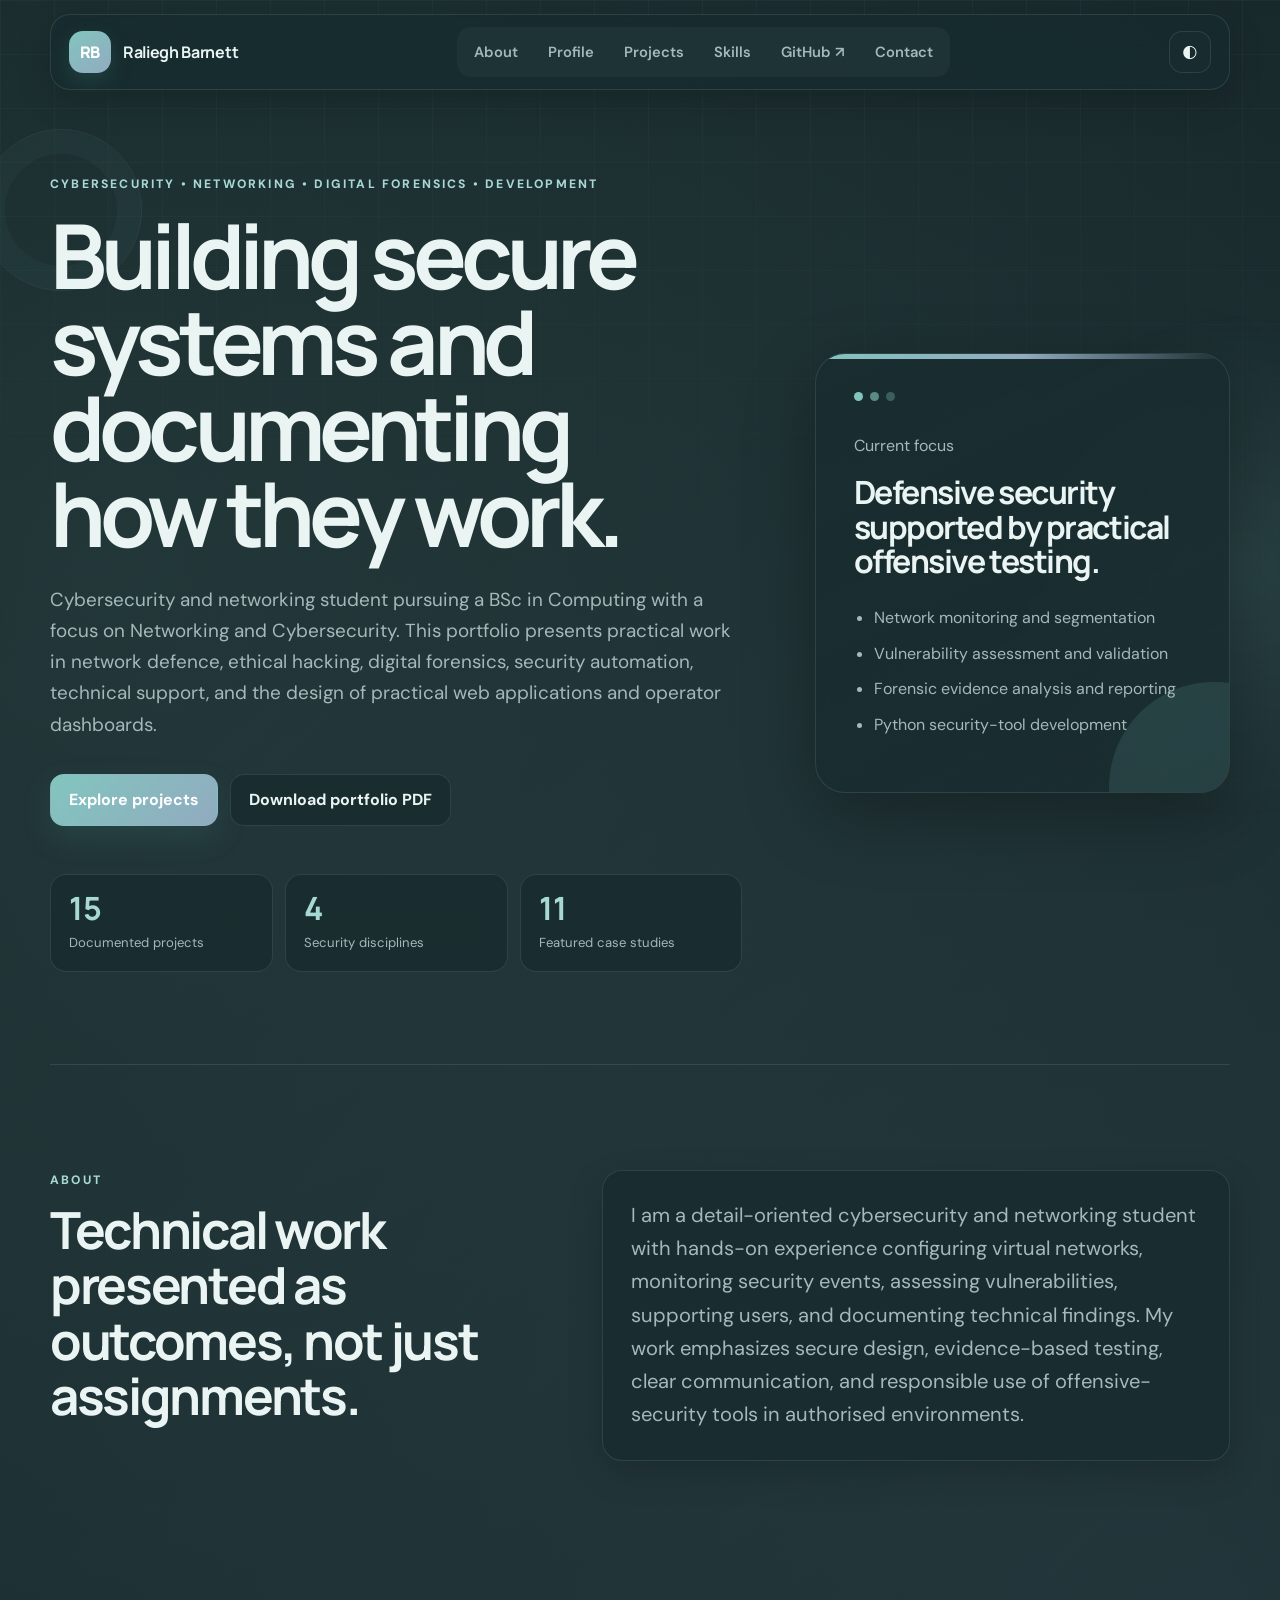
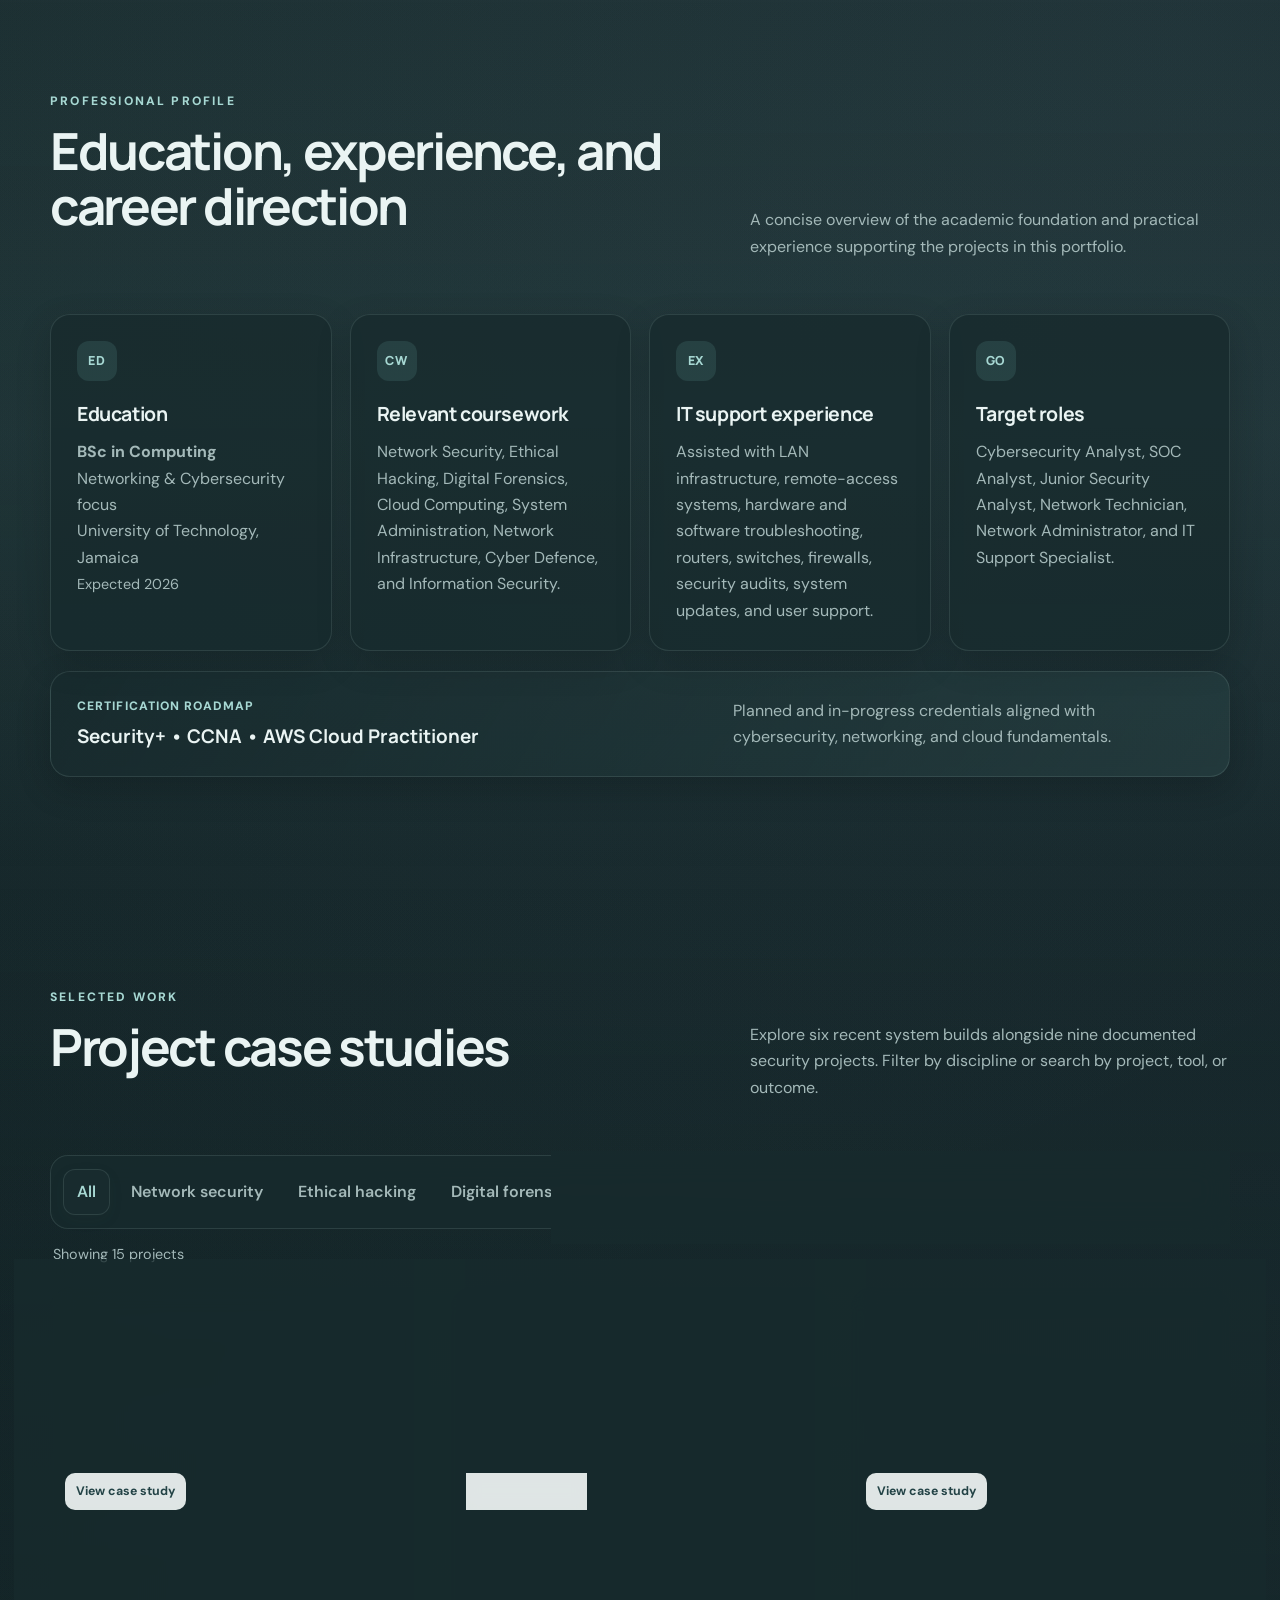
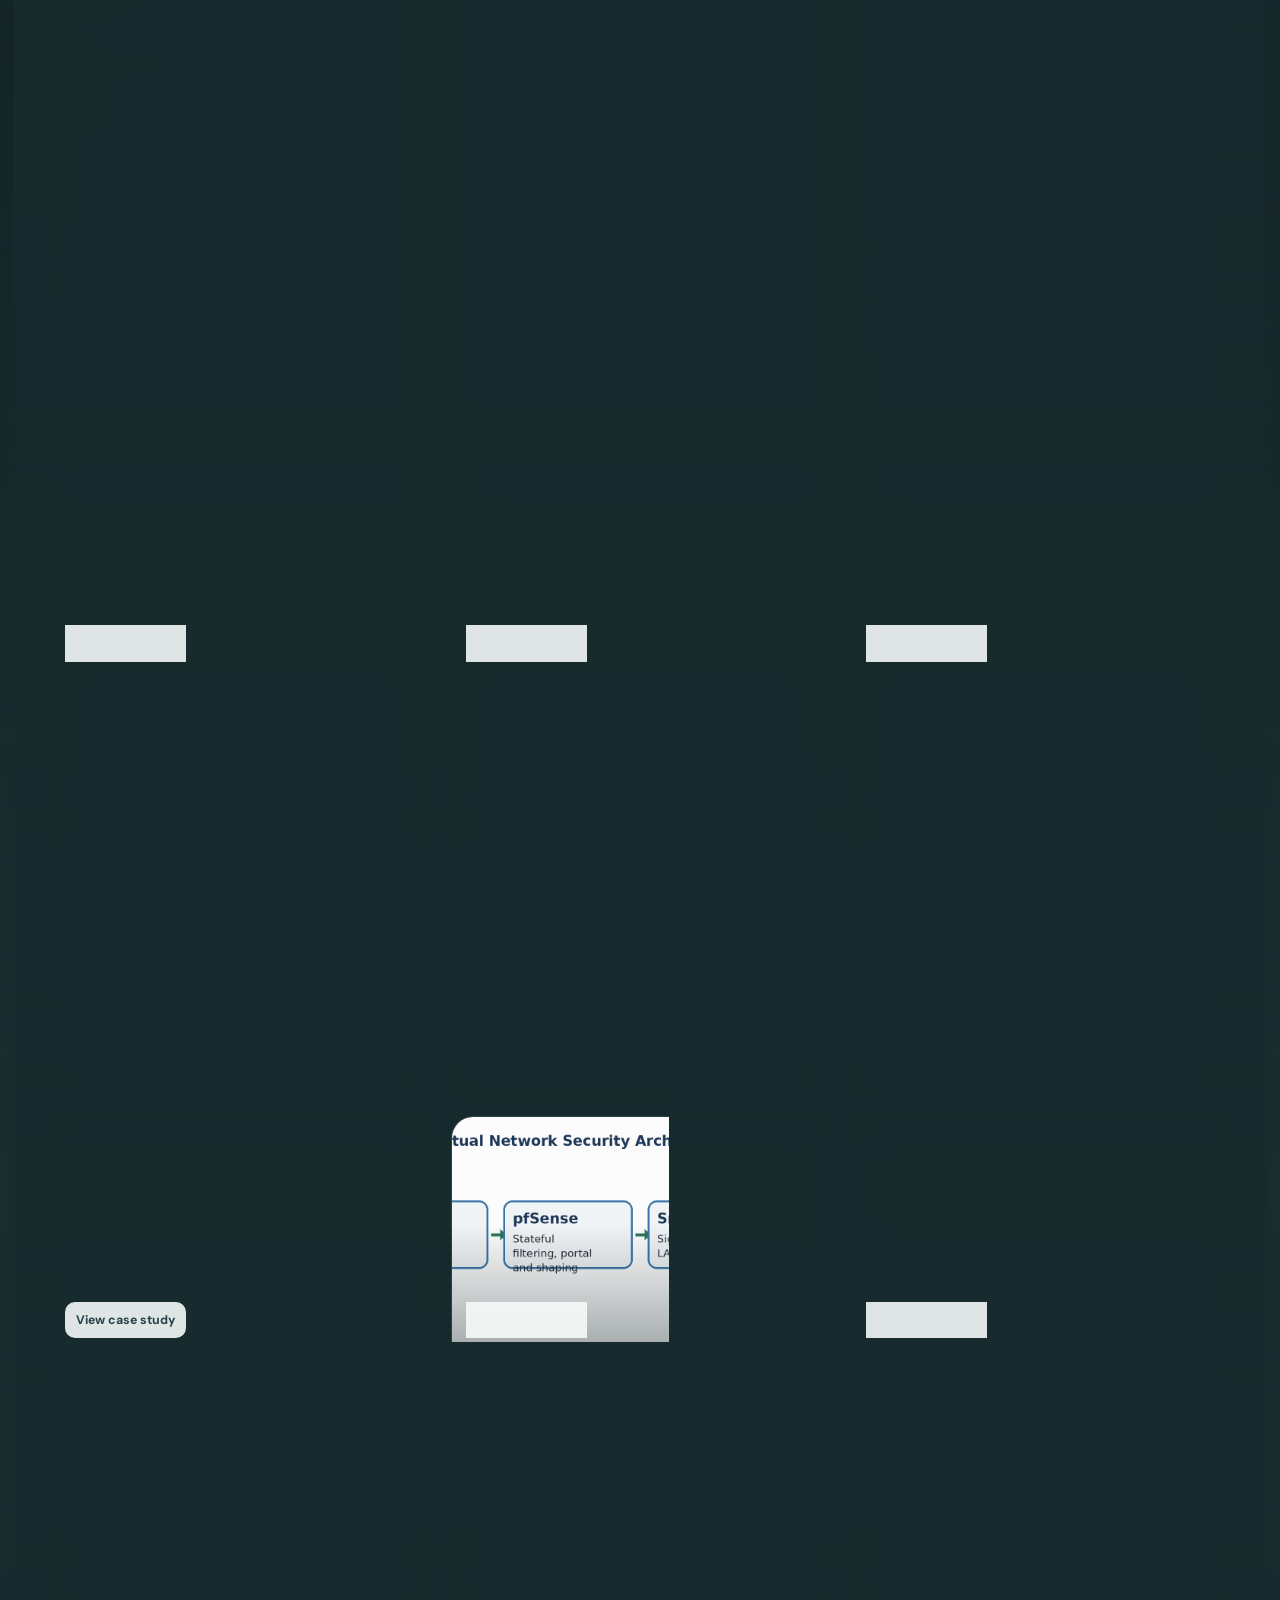
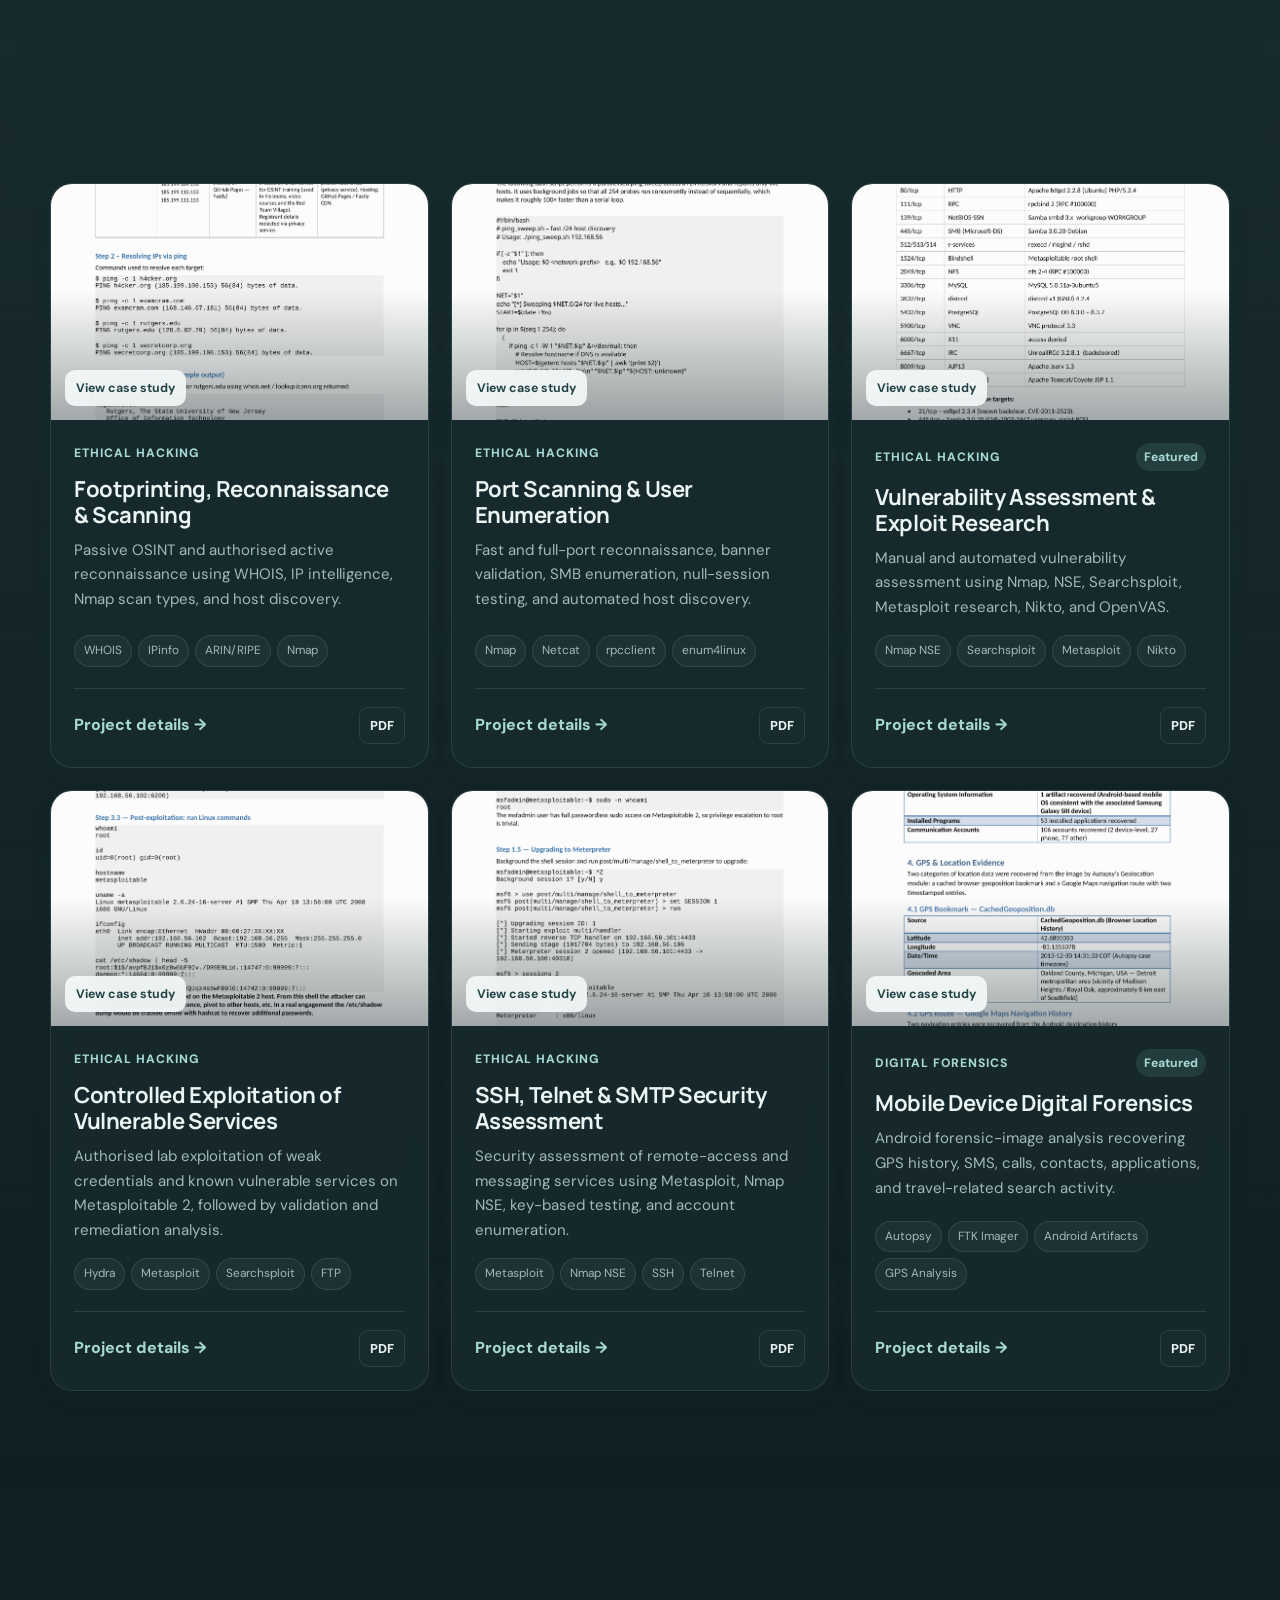
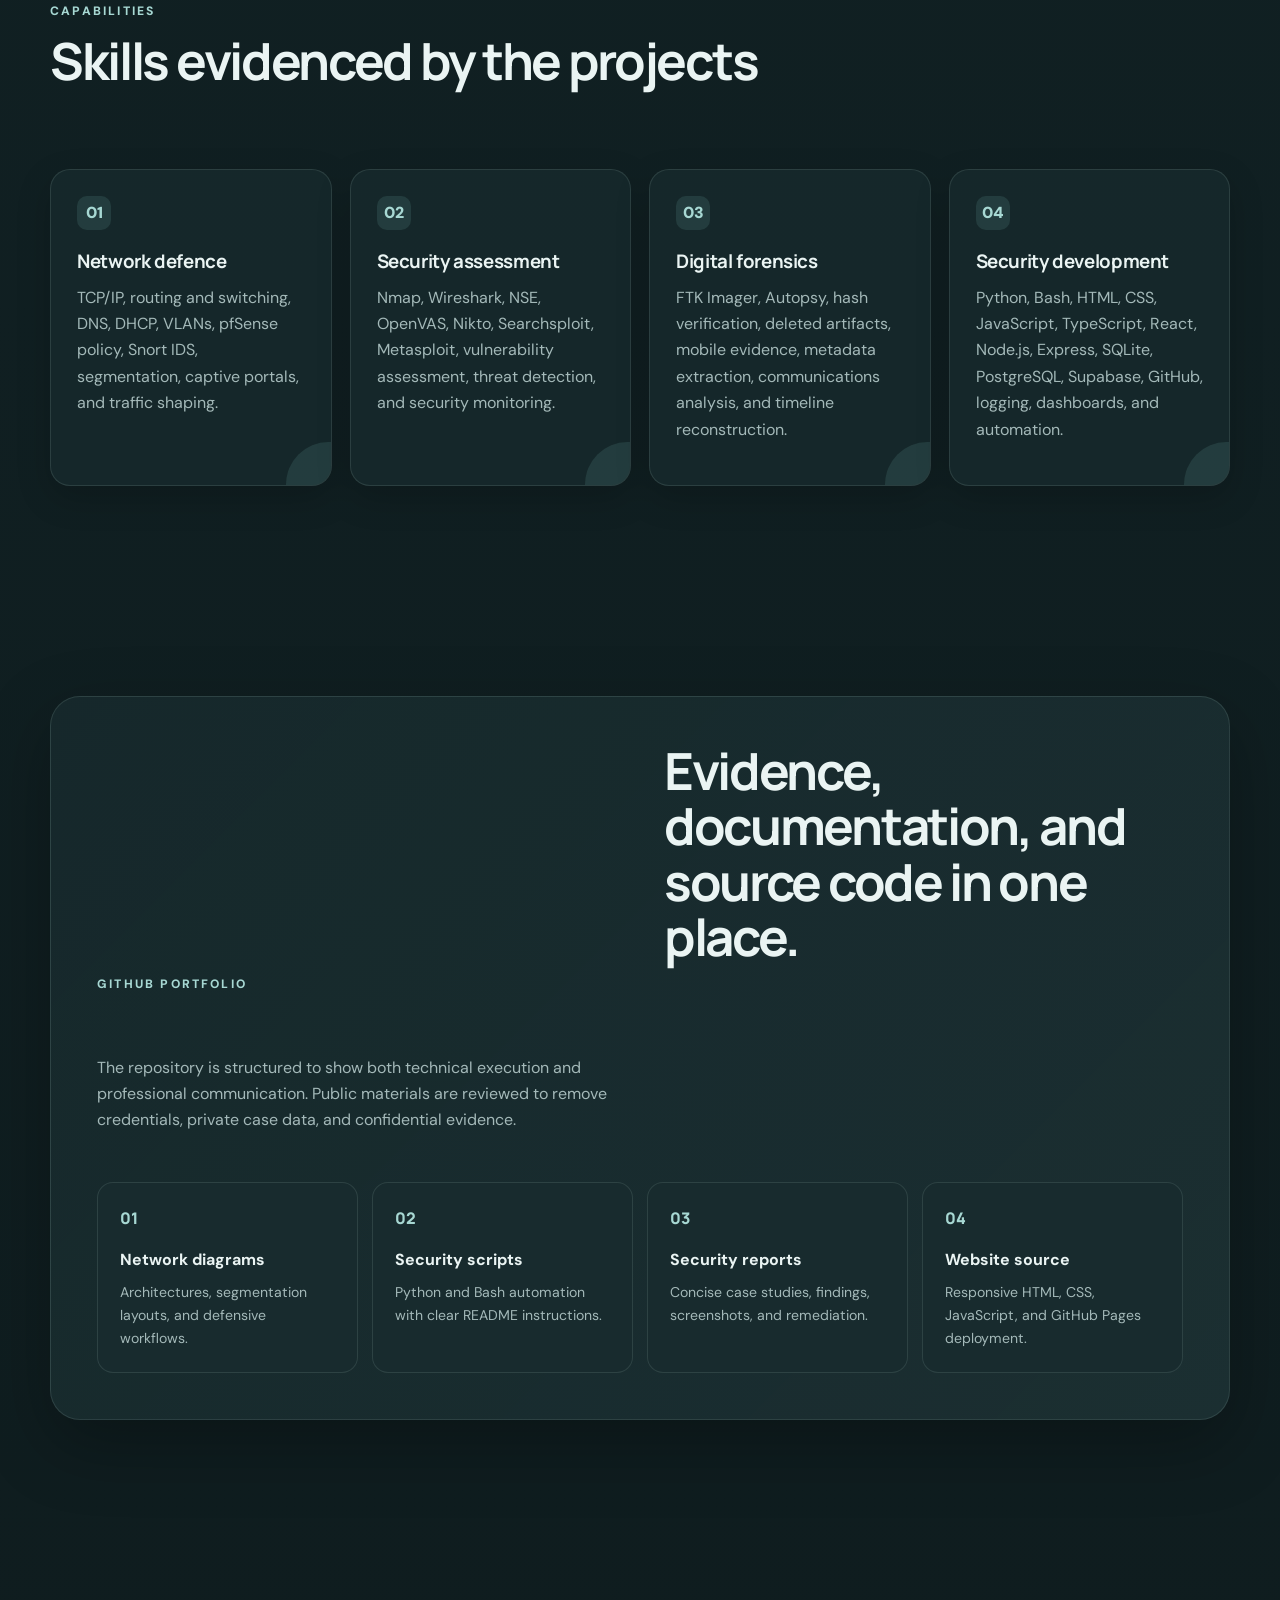
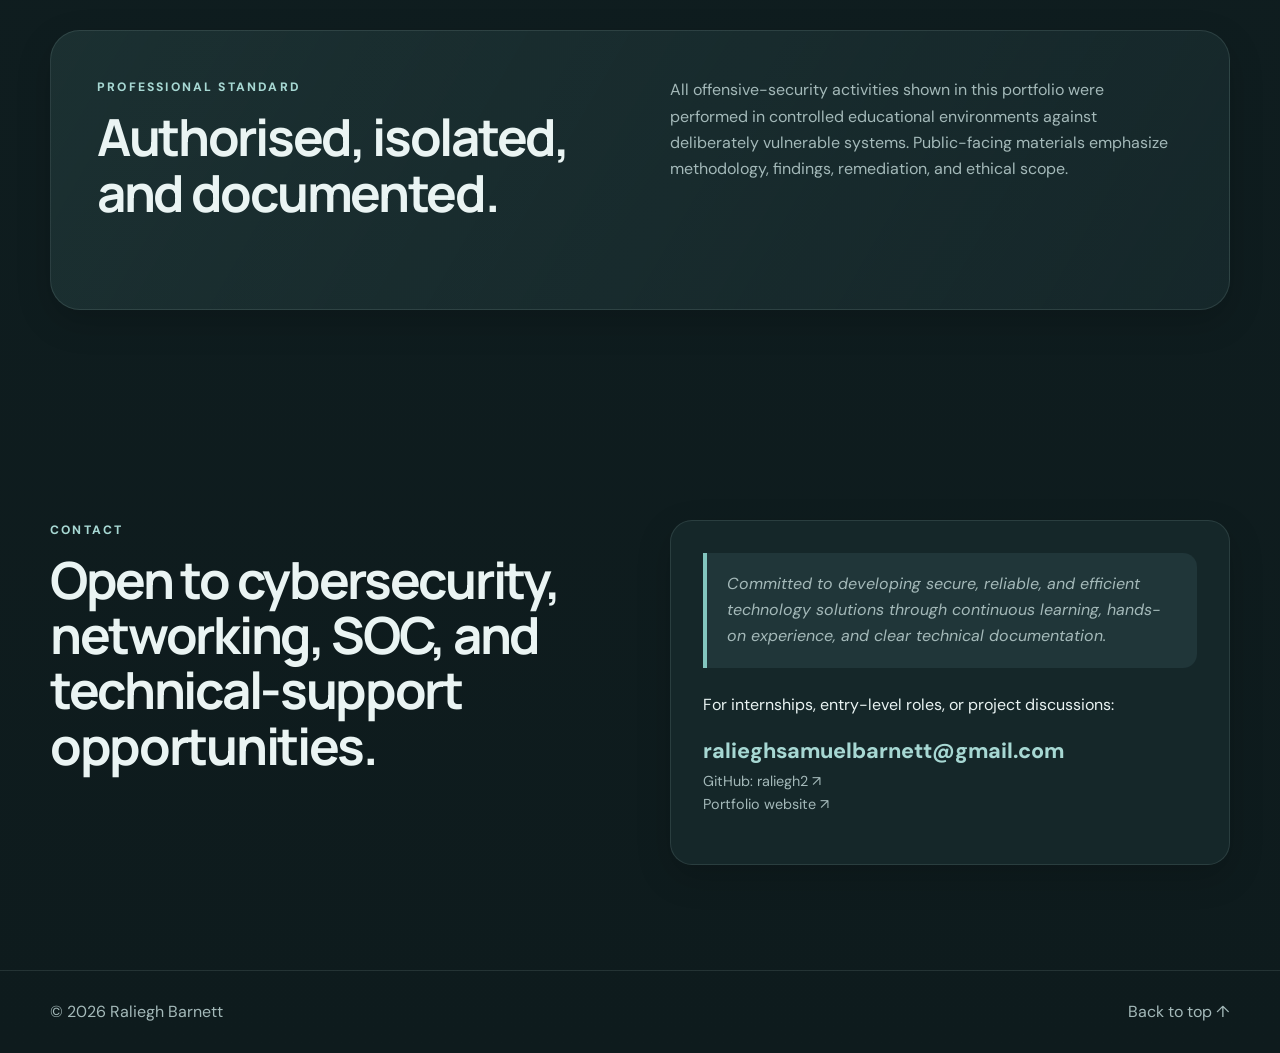
==== commit 3a6b0b10: "Add six system case studies with documentation, application screenshots, and project links" ====
--- a/index.html
+++ b/index.html
@@ -5,7 +5,7 @@
 <meta charset="utf-8"/>
 <meta content="width=device-width, initial-scale=1" name="viewport"/>
 <meta content="Raliegh Barnett cybersecurity, networking, ethical hacking, development, and digital forensics portfolio." name="description"/>
-<title>Raliegh Barnett | Cybersecurity Portfolio</title>
+<title>Raliegh Barnett | Cybersecurity & Systems Portfolio</title>
 <link href="styles.css" rel="stylesheet"/>
 <script defer="" src="script.js"></script>
 </head>
@@ -14,7 +14,7 @@
 <header class="site-header">
 <a aria-label="Portfolio home" class="brand" href="#top"><span>RB</span><strong>Raliegh Barnett</strong></a>
 <nav aria-label="Primary navigation">
-<a href="#about">About</a><a href="#profile">Profile</a><a href="#projects">Projects</a><a href="#skills">Skills</a><a href="#contact">Contact</a>
+<a href="#about">About</a><a href="#profile">Profile</a><a href="#projects">Projects</a><a href="#skills">Skills</a><a href="https://github.com/raliegh2" target="_blank" rel="noopener">GitHub ↗</a><a href="#contact">Contact</a>
 </nav>
 <button aria-label="Toggle color theme" class="theme-toggle" id="themeToggle">◐</button>
 </header>
@@ -23,15 +23,15 @@
 <div class="hero-copy">
 <p class="eyebrow">Cybersecurity • Networking • Digital Forensics • Development</p>
 <h1>Building secure systems and documenting how they work.</h1>
-<p class="hero-text">Cybersecurity and networking student pursuing a BSc in Computing with a focus on Networking and Cybersecurity. This portfolio presents practical work in network defence, ethical hacking, digital forensics, security automation, and technical support.</p>
+<p class="hero-text">Cybersecurity and networking student pursuing a BSc in Computing with a focus on Networking and Cybersecurity. This portfolio presents practical work in network defence, ethical hacking, digital forensics, security automation, technical support, and the design of practical web applications and operator dashboards.</p>
 <div class="hero-actions">
 <a class="button primary" href="#projects">Explore projects</a>
 <a class="button secondary" href="assets/docs/Raliegh_Barnett_Cybersecurity_Portfolio_Complete.pdf" rel="noopener" target="_blank">Download portfolio PDF</a>
 </div>
 <div aria-label="Portfolio summary" class="hero-metrics">
-<div><strong data-count="9">0</strong><span>Documented projects</span></div>
+<div><strong data-count="15">0</strong><span>Documented projects</span></div>
 <div><strong data-count="4">0</strong><span>Security disciplines</span></div>
-<div><strong data-count="5">0</strong><span>Featured case studies</span></div>
+<div><strong data-count="11">0</strong><span>Featured case studies</span></div>
 </div>
 </div>
 <div aria-label="Core capabilities" class="hero-panel">
@@ -92,20 +92,32 @@
 <div class="section-shell">
 <div class="section-heading">
 <div><p class="section-label">Selected work</p><h2>Project case studies</h2></div>
-<p>Filter by discipline or search by tool, technique, or outcome.</p>
+<p>Explore six recent system builds alongside nine documented security projects. Filter by discipline or search by project, tool, or outcome.</p>
 </div>
 <div class="project-controls">
 <div aria-label="Project filters" class="filters" role="group">
-<button class="filter active" data-filter="All">All</button>
-<button class="filter" data-filter="Network Security">Network security</button>
-<button class="filter" data-filter="Ethical Hacking">Ethical hacking</button>
-<button class="filter" data-filter="Digital Forensics">Digital forensics</button>
-<button class="filter" data-filter="Development">Development</button>
-</div>
-<label class="search-box"><span>Search</span><input autocomplete="off" id="projectSearch" placeholder="e.g., Nmap, Snort, Python" type="search"/></label>
-</div>
-<p aria-live="polite" class="result-count" id="resultCount">Showing 9 projects</p>
-<div class="project-grid"><article class="project-card" data-category="Development" data-search="ddos detection &amp; mitigation system python-based real-time syn-flood detector with baseline learning, live traffic graphing, email alerts, logging, and automated ip blocking. python scapy matplotlib linux iptables smtp">
+<button class="filter active" aria-pressed="true" data-filter="All">All</button>
+<button class="filter" aria-pressed="false" data-filter="Network Security">Network security</button>
+<button class="filter" aria-pressed="false" data-filter="Ethical Hacking">Ethical hacking</button>
+<button class="filter" aria-pressed="false" data-filter="Digital Forensics">Digital forensics</button>
+<button class="filter" aria-pressed="false" data-filter="Development">Development</button>
+</div>
+<label class="search-box"><span>Search</span><input autocomplete="off" id="projectSearch" placeholder="e.g., Command Deck, React, Python" type="search"/></label>
+</div>
+<p aria-live="polite" class="result-count" id="resultCount">Showing 15 projects</p>
+<div class="project-grid"><article class="project-card system-card" data-category="Development" data-search="command deck a local control centre for managing development projects, routing work to specialist teams, reviewing proposed changes, and searching a connected knowledge vault. react typescript express mcp">
+<button class="card-media" data-open="command-deck" aria-label="Open Command Deck details"><img src="assets/images/command-deck.png" alt="Local demonstration of the actual Command Deck overview. Workspace paths were removed from the demo configuration; registered systems show Needs setup because their environments are not connected here." loading="lazy"/><span class="media-overlay">View case study</span></button>
+<div class="card-body"><div class="card-kicker"><span>Development</span><span class="featured-badge">System build</span></div><h3>Command Deck</h3><p>A local control centre for managing development projects, routing work to specialist teams, reviewing proposed changes, and searching a connected knowledge vault.</p><div class="tag-row"><span>React</span><span>TypeScript</span><span>Express</span><span>MCP</span></div><div class="card-actions"><button class="text-button" data-open="command-deck">Project details →</button></div><div class="project-links"><a class="icon-link" href="assets/docs/command-deck.html">Documentation</a><a class="icon-link" href="https://github.com/raliegh2/command-deck-hub" target="_blank" rel="noopener">Source (private) ↗</a></div></div></article><article class="project-card system-card" data-category="Development" data-search="lessonplantogo / teachplan studio a lesson-planning application for jamaican teachers, with curriculum-aware setup, editable lesson timing, differentiated activities, iip support, downloads, and saved plans. javascript node.js postgresql render">
+<button class="card-media" data-open="lessonplantogo" aria-label="Open LessonPlanToGo / TeachPlan Studio details"><img src="assets/images/lessonplantogo.png" alt="Actual public LessonPlanToGo homepage captured on 4 October 2026. The lesson run shown on the homepage is the application’s own example; no teacher account or saved plan was accessed." loading="lazy"/><span class="media-overlay">View case study</span></button>
+<div class="card-body"><div class="card-kicker"><span>Development</span><span class="featured-badge">System build</span></div><h3>LessonPlanToGo / TeachPlan Studio</h3><p>A lesson-planning application for Jamaican teachers, with curriculum-aware setup, editable lesson timing, differentiated activities, IIP support, downloads, and saved plans.</p><div class="tag-row"><span>JavaScript</span><span>Node.js</span><span>PostgreSQL</span><span>Render</span></div><div class="card-actions"><button class="text-button" data-open="lessonplantogo">Project details →</button></div><div class="project-links"><a class="icon-link" href="assets/docs/lessonplantogo.html">Documentation</a><a class="icon-link" href="https://lessonplantogo.onrender.com/" target="_blank" rel="noopener">Live site ↗</a><a class="icon-link" href="https://github.com/raliegh2/teachplan-studio" target="_blank" rel="noopener">Source (private) ↗</a></div></div></article><article class="project-card system-card" data-category="Development" data-search="church care hub a role-based church care application for visitor registration, member records, attendance, pastoral follow-up, and administrative oversight. react typescript vite supabase">
+<button class="card-media" data-open="church-care-hub" aria-label="Open Church Care Hub details"><img src="assets/images/church-care-hub.png" alt="Actual public Church Care Hub sign-in screen captured on 4 October 2026. Member records and care data are behind authentication and were not accessed." loading="lazy"/><span class="media-overlay">View case study</span></button>
+<div class="card-body"><div class="card-kicker"><span>Development</span><span class="featured-badge">System build</span></div><h3>Church Care Hub</h3><p>A role-based church care application for visitor registration, member records, attendance, pastoral follow-up, and administrative oversight.</p><div class="tag-row"><span>React</span><span>TypeScript</span><span>Vite</span><span>Supabase</span></div><div class="card-actions"><button class="text-button" data-open="church-care-hub">Project details →</button></div><div class="project-links"><a class="icon-link" href="assets/docs/church-care-hub.html">Documentation</a><a class="icon-link" href="https://church-care-hub.vercel.app/" target="_blank" rel="noopener">Live site ↗</a><a class="icon-link" href="https://github.com/raliegh2/church-care-hub" target="_blank" rel="noopener">Source code ↗</a></div></div></article><article class="project-card system-card" data-category="Development" data-search="webaudit security toolkit a python toolkit combining web configuration audits with local malware and anomaly hunting, with scored findings and text, json, or html reports. python http / tls html reports yara">
+<button class="card-media" data-open="webaudit" aria-label="Open Webaudit Security Toolkit details"><img src="assets/images/webaudit-report.png" alt="Actual HTML report generated by Webaudit against this portfolio’s temporary local HTTP development server. Findings describe that development server and are not a production-site audit." loading="lazy"/><span class="media-overlay">View case study</span></button>
+<div class="card-body"><div class="card-kicker"><span>Development</span><span class="featured-badge">System build</span></div><h3>Webaudit Security Toolkit</h3><p>A Python toolkit combining web configuration audits with local malware and anomaly hunting, with scored findings and text, JSON, or HTML reports.</p><div class="tag-row"><span>Python</span><span>HTTP / TLS</span><span>HTML reports</span><span>YARA</span></div><div class="card-actions"><button class="text-button" data-open="webaudit">Project details →</button></div><div class="project-links"><a class="icon-link" href="assets/docs/webaudit.html">Documentation</a><a class="icon-link" href="https://github.com/raliegh2/webaudit" target="_blank" rel="noopener">Source code ↗</a></div></div></article><article class="project-card system-card" data-category="Development" data-search="trading assistant / mt5 ai bridge a metatrader 5 bridge with trading strategies, risk-based position sizing, account-level session guards, sqlite decision journaling, and a monitoring dashboard. python metatrader 5 sqlite risk controls">
+<button class="card-media" data-open="trading-assistant" aria-label="Open Trading Assistant / MT5 AI Bridge details"><img src="assets/images/trading-assistant.png" alt="Actual dashboard rendered by the repository from an empty local demonstration journal. No broker connection, live account, performance results, or trades were used." loading="lazy"/><span class="media-overlay">View case study</span></button>
+<div class="card-body"><div class="card-kicker"><span>Development</span><span class="featured-badge">System build</span></div><h3>Trading Assistant / MT5 AI Bridge</h3><p>A MetaTrader 5 bridge with trading strategies, risk-based position sizing, account-level session guards, SQLite decision journaling, and a monitoring dashboard.</p><div class="tag-row"><span>Python</span><span>MetaTrader 5</span><span>SQLite</span><span>Risk controls</span></div><div class="card-actions"><button class="text-button" data-open="trading-assistant">Project details →</button></div><div class="project-links"><a class="icon-link" href="assets/docs/trading-assistant.html">Documentation</a><a class="icon-link" href="https://github.com/raliegh2/m5-bridge" target="_blank" rel="noopener">Source code ↗</a></div></div></article><article class="project-card system-card" data-category="Network Security" data-search="ddos detector dashboard a defensive monitoring system with rule and statistical detection, a local web dashboard, alert review, an authorisation ledger, and a hash-chained audit log. python sqlite sse packet analysis">
+<button class="card-media" data-open="ddos-detector" aria-label="Open DDoS Detector Dashboard details"><img src="assets/images/ddos-dashboard.png" alt="Actual local dashboard running the repository’s built-in SYN-flood simulation. Records are generated in memory and visibly marked simulated; no packets were transmitted or captured." loading="lazy"/><span class="media-overlay">View case study</span></button>
+<div class="card-body"><div class="card-kicker"><span>Network Security</span><span class="featured-badge">System build</span></div><h3>DDoS Detector Dashboard</h3><p>A defensive monitoring system with rule and statistical detection, a local web dashboard, alert review, an authorisation ledger, and a hash-chained audit log.</p><div class="tag-row"><span>Python</span><span>SQLite</span><span>SSE</span><span>Packet analysis</span></div><div class="card-actions"><button class="text-button" data-open="ddos-detector">Project details →</button></div><div class="project-links"><a class="icon-link" href="assets/docs/ddos-detector.html">Documentation</a><a class="icon-link" href="https://github.com/raliegh2/ddos-detect" target="_blank" rel="noopener">Source (private) ↗</a></div></div></article><article class="project-card" data-category="Development" data-search="ddos detection &amp; mitigation system python-based real-time syn-flood detector with baseline learning, live traffic graphing, email alerts, logging, and automated ip blocking. python scapy matplotlib linux iptables smtp">
 <button aria-label="Open DDoS Detection &amp; Mitigation System details" class="card-media" data-open="ddos">
 <img alt="Evidence preview for DDoS Detection &amp; Mitigation System" loading="lazy" src="assets/images/ddos_architecture.png"/>
 <span class="media-overlay">View case study</span>
@@ -250,7 +262,7 @@
 <article><span>01</span><h3>Network defence</h3><p>TCP/IP, routing and switching, DNS, DHCP, VLANs, pfSense policy, Snort IDS, segmentation, captive portals, and traffic shaping.</p></article>
 <article><span>02</span><h3>Security assessment</h3><p>Nmap, Wireshark, NSE, OpenVAS, Nikto, Searchsploit, Metasploit, vulnerability assessment, threat detection, and security monitoring.</p></article>
 <article><span>03</span><h3>Digital forensics</h3><p>FTK Imager, Autopsy, hash verification, deleted artifacts, mobile evidence, metadata extraction, communications analysis, and timeline reconstruction.</p></article>
-<article><span>04</span><h3>Security development</h3><p>Python, Bash, HTML, CSS, JavaScript, Scapy, GitHub, Linux, Windows, VirtualBox, logging, alerting, visualization, and automation.</p></article>
+<article><span>04</span><h3>Security development</h3><p>Python, Bash, HTML, CSS, JavaScript, TypeScript, React, Node.js, Express, SQLite, PostgreSQL, Supabase, GitHub, logging, dashboards, and automation.</p></article>
 </div>
 </section>
 
@@ -274,14 +286,14 @@
 </section>
 <section class="contact section-shell section-pad" id="contact">
 <div><p class="section-label">Contact</p><h2>Open to cybersecurity, networking, SOC, and technical-support opportunities.</h2></div>
-<div class="contact-card"><blockquote class="professional-statement">Committed to developing secure, reliable, and efficient technology solutions through continuous learning, hands-on experience, and clear technical documentation.</blockquote><p>For internships, entry-level roles, or project discussions:</p><a href="mailto:ralieghsamuelbarnett@gmail.com">ralieghsamuelbarnett@gmail.com</a><p class="muted">GitHub and LinkedIn buttons can be connected once profile URLs are added in <code>index.html</code>.</p></div>
+<div class="contact-card"><blockquote class="professional-statement">Committed to developing secure, reliable, and efficient technology solutions through continuous learning, hands-on experience, and clear technical documentation.</blockquote><p>For internships, entry-level roles, or project discussions:</p><a href="mailto:ralieghsamuelbarnett@gmail.com">ralieghsamuelbarnett@gmail.com</a><p class="muted"><a href="https://github.com/raliegh2" target="_blank" rel="noopener">GitHub: raliegh2 ↗</a><br/><a href="https://raliegh2.github.io/raliegh-cybersecurity-portfolio/">Portfolio website ↗</a></p></div>
 </section>
 </main>
 <footer><div class="section-shell"><span>© 2026 Raliegh Barnett</span><a href="#top">Back to top ↑</a></div></footer>
-<dialog class="project-dialog" id="projectDialog">
+<dialog class="project-dialog" id="projectDialog" aria-labelledby="dialogTitle">
 <button aria-label="Close project details" class="dialog-close">×</button>
 <div class="dialog-layout">
-<div class="dialog-image-wrap"><img alt="" id="dialogImage"/></div>
+<figure class="dialog-image-wrap"><a id="dialogScreenshot" target="_blank" rel="noopener" aria-label="Open full-size project screenshot"><img alt="" id="dialogImage"/></a><figcaption id="dialogCaption"></figcaption></figure>
 <div class="dialog-content">
 <p class="section-label" id="dialogCategory"></p>
 <h2 id="dialogTitle"></h2>
@@ -289,10 +301,10 @@
 <h3>Project highlights</h3><ul id="dialogHighlights"></ul>
 <div class="result-box"><strong>Outcome</strong><p id="dialogResult"></p></div>
 <div class="tag-row" id="dialogTools"></div>
-<a class="button primary" id="dialogDoc" rel="noopener" target="_blank">Open detailed PDF</a>
+<div class="project-links"><a class="button primary" id="dialogDoc" rel="noopener" target="_blank">Open detailed PDF</a><a class="button secondary" id="dialogLive" target="_blank" rel="noopener" hidden>Open live site ↗</a><a class="button secondary" id="dialogRepo" target="_blank" rel="noopener" hidden>Source code ↗</a></div>
 </div>
 </div>
 </dialog>
-<script>window.PROJECT_DATA = [{"id": "ddos", "title": "DDoS Detection & Mitigation System", "category": "Development", "featured": true, "summary": "Python-based real-time SYN-flood detector with baseline learning, live traffic graphing, email alerts, logging, and automated IP blocking.", "overview": "Designed and tested a defensive monitoring tool that observes TCP SYN traffic on a selected interface, learns a normal baseline, identifies abnormal packet rates, records events, alerts an administrator, and can block the leading source address in an isolated lab.", "tools": ["Python", "Scapy", "Matplotlib", "Linux", "iptables", "SMTP"], "highlights": ["10-second baseline learning phase", "Per-second SYN rate monitoring", "Top-source identification and automated blocking", "Live graph, event logs, and alert workflow"], "result": "Produced an end-to-end demonstration that connected controlled traffic generation to detection, alerting, visualization, and mitigation.", "image": "ddos_architecture.png", "doc": "01_DDoS_Detection_and_Mitigation_System.pdf"}, {"id": "network-defence", "title": "Virtual Enterprise Network Defence", "category": "Network Security", "featured": true, "summary": "Layered network-security lab using pfSense, Snort, captive portal authentication, segmentation, HFSC traffic shaping, and controlled validation.", "overview": "Built a virtual enterprise network with a routed LAN and untrusted WAN, then applied firewall policy, IDS monitoring, authentication, bandwidth controls, and source-based isolation before validating residual host risk against a deliberately vulnerable target.", "tools": ["pfSense", "Snort", "VirtualBox", "Kali Linux", "Nmap", "HFSC"], "highlights": ["Dual-interface pfSense perimeter", "Snort GPLv2 and ET Open rules", "Captive portal and source-based segmentation", "Traffic shaping and controlled security validation"], "result": "Demonstrated that perimeter filtering, detection, access control, and host hardening must work together as defence in depth.", "image": "network_architecture.png", "doc": "02_Virtual_Enterprise_Network_Defence.pdf"}, {"id": "forensics", "title": "Digital Forensics Investigation", "category": "Digital Forensics", "featured": true, "summary": "Structured forensic examination using FTK Imager and Autopsy, including hash verification, deleted-file recovery, communications analysis, and timeline reconstruction.", "overview": "Examined multiple forensic images while preserving evidence integrity. The workflow covered cryptographic verification, file-system review, metadata extraction, deleted artifacts, email analysis, multimedia evidence, and timeline development.", "tools": ["Autopsy", "FTK Imager", "Hashing", "Metadata Analysis", "Timeline Analysis"], "highlights": ["MD5 and SHA-1 evidence verification", "Deleted-file and unallocated-space analysis", "Email, metadata, and multimedia review", "Evidence timeline and reporting"], "result": "Produced a professional investigative report with traceable findings, integrity checks, documented limitations, and recommendations.", "image": "forensics_workflow.png", "doc": "03_Digital_Forensics_Investigation.pdf"}, {"id": "osint", "title": "Footprinting, Reconnaissance & Scanning", "category": "Ethical Hacking", "featured": false, "summary": "Passive OSINT and authorised active reconnaissance using WHOIS, IP intelligence, Nmap scan types, and host discovery.", "overview": "Compared passive information gathering with active scanning. Public records, hosting providers, ASNs, geolocation, and DNS details were assessed before testing TCP connect, SYN, UDP, and OS fingerprint scans in a controlled environment.", "tools": ["WHOIS", "IPinfo", "ARIN/RIPE", "Nmap", "Kali Linux"], "highlights": ["Domain and hosting intelligence", "RIR and ASN cross-checking", "TCP connect, SYN, UDP, and OS scans", "Privacy-aware OSINT interpretation"], "result": "Built a repeatable reconnaissance workflow that distinguishes low-impact public intelligence from authorised active probing.", "image": "osint_page.png", "doc": "04_Footprinting_Reconnaissance_and_Scanning.pdf"}, {"id": "enumeration", "title": "Port Scanning & User Enumeration", "category": "Ethical Hacking", "featured": false, "summary": "Fast and full-port reconnaissance, banner validation, SMB enumeration, null-session testing, and automated host discovery.", "overview": "Assessed a Metasploitable 2 host by comparing fast scans with a full TCP SYN scan, validating service banners, enumerating SMB users and shares, and building a parallel Bash ping-sweep script.", "tools": ["Nmap", "Netcat", "rpcclient", "enum4linux", "Bash"], "highlights": ["Fast versus full-port scan comparison", "35+ local and service accounts identified", "Anonymous SMB information exposure", "Parallel /24 ping-sweep automation"], "result": "Showed how deeper enumeration reveals hidden services, weak account hygiene, exposed shares, and attack paths missed by quick scanning.", "image": "enumeration_page.png", "doc": "05_Port_Scanning_and_User_Enumeration.pdf"}, {"id": "vuln-assessment", "title": "Vulnerability Assessment & Exploit Research", "category": "Ethical Hacking", "featured": true, "summary": "Manual and automated vulnerability assessment using Nmap, NSE, Searchsploit, Metasploit research, Nikto, and OpenVAS.", "overview": "Mapped vulnerable services to known CVEs, validated high-risk findings with protocol-specific checks, researched appropriate Linux exploits, and automated Nmap-to-Searchsploit processing for repeatable triage.", "tools": ["Nmap NSE", "Searchsploit", "Metasploit", "Nikto", "OpenVAS", "Bash"], "highlights": ["CVE validation for vsftpd and UnrealIRCd", "Exploit-DB research and platform filtering", "Automated banner-to-exploit lookup", "Manual and scanner-result correlation"], "result": "Produced a prioritised vulnerability picture grounded in service evidence rather than relying only on banners or automated severity ratings.", "image": "vuln_assessment_page.png", "doc": "06_Vulnerability_Assessment_and_Exploit_Research.pdf"}, {"id": "controlled-exploitation", "title": "Controlled Exploitation of Vulnerable Services", "category": "Ethical Hacking", "featured": false, "summary": "Authorised lab exploitation of weak credentials and known vulnerable services on Metasploitable 2, followed by validation and remediation analysis.", "overview": "Tested exposed services in an isolated network using small credential lists, FTP validation, vulnerability research, and a controlled vsftpd backdoor exercise to verify the impact of outdated software and weak authentication.", "tools": ["Hydra", "Metasploit", "Searchsploit", "FTP", "Nmap"], "highlights": ["30+ exposed service inventory", "Weak FTP credentials identified", "CVE-2011-2523 validation", "Root-level impact demonstrated in a lab"], "result": "Connected discovery, authentication testing, vulnerability confirmation, and defensive recommendations into a complete assessment workflow.", "image": "controlled_exploitation_page.png", "doc": "07_Controlled_Exploitation_of_Vulnerable_Services.pdf"}, {"id": "service-security", "title": "SSH, Telnet & SMTP Security Assessment", "category": "Ethical Hacking", "featured": false, "summary": "Security assessment of remote-access and messaging services using Metasploit, Nmap NSE, key-based testing, and account enumeration.", "overview": "Evaluated SSH, Telnet, and SMTP exposure on a deliberately vulnerable server. The lab covered dictionary-based SSH checks, session management, privilege validation, shell-to-Meterpreter upgrade, RSA-key risk, Telnet weaknesses, and SMTP user enumeration.", "tools": ["Metasploit", "Nmap NSE", "SSH", "Telnet", "smtp-user-enum"], "highlights": ["Valid SSH credentials confirmed", "Passwordless sudo exposure identified", "Shell upgraded for stable post-exploitation", "SMTP account enumeration assessed"], "result": "Demonstrated how weak credentials, legacy protocols, and excessive privileges can combine into full compromise.", "image": "ssh_assessment_page.png", "doc": "08_SSH_Telnet_and_SMTP_Security_Assessment.pdf"}, {"id": "mobile-forensics", "title": "Mobile Device Digital Forensics", "category": "Digital Forensics", "featured": true, "summary": "Android forensic-image analysis recovering GPS history, SMS, calls, contacts, applications, and travel-related search activity.", "overview": "Verified a segmented E01 image, then used Autopsy to extract system information, cached geolocation, Google Maps navigation history, communications, contacts, installed applications, and app-store searches.", "tools": ["Autopsy", "FTK Imager", "Android Artifacts", "GPS Analysis", "Timeline Reconstruction"], "highlights": ["MD5 and SHA-1 image verification", "Google Maps destination and GPS recovery", "1,500 call-log entries and SMS review", "Cross-artifact timeline reconstruction"], "result": "Correlated location, identity, communication, and travel artifacts into a concise evidence-based investigative narrative.", "image": "mobile_forensics_page.png", "doc": "09_Mobile_Device_Digital_Forensics.pdf"}];</script>
+<script>window.PROJECT_DATA = [{"id": "command-deck", "title": "Command Deck", "category": "Development", "featured": true, "summary": "A local control centre for managing development projects, routing work to specialist teams, reviewing proposed changes, and searching a connected knowledge vault.", "overview": "A local control centre for managing development projects, routing work to specialist teams, reviewing proposed changes, and searching a connected knowledge vault.", "tools": ["React", "TypeScript", "Express", "MCP"], "highlights": ["Project registry and workspace browsing with path protections", "Durable work queue and specialist team routing", "Reviewed changesets with explicit APPLY confirmation", "Production views, audit results, and release gates"], "result": "Brings project context, work requests, and reviewed changes into one operator workspace.", "image": "command-deck.png", "caption": "Local demonstration of the actual Command Deck overview. Workspace paths were removed from the demo configuration; registered systems show Needs setup because their environments are not connected here.", "doc": "command-deck.html", "docLabel": "Read project documentation", "repo": "https://github.com/raliegh2/command-deck-hub", "live": null, "architecture": "React and Vite provide the interface. A loopback-only Express API owns the project registry, local work records, guarded file access, and connector envelopes. An MCP server exposes the same guarded API to compatible clients.", "workflow": ["Register a permitted project and assign its specialist team.", "Browse project status or submit a work request.", "Review a proposed changeset against the original file hash.", "Apply only after explicit confirmation; inspect audit and release-gate evidence."], "validation": "The portfolio screenshot was captured from a local run of the repository with no provider credentials. No project changes, external messages, provider audits, or deployments were triggered.", "limits": "Local workspace features require connected checkouts. Hosted monitoring is a separate scaffold that needs scoped provider configuration; its presence does not establish that monitoring is deployed.", "private": true}, {"id": "lessonplantogo", "title": "LessonPlanToGo / TeachPlan Studio", "category": "Development", "featured": true, "summary": "A lesson-planning application for Jamaican teachers, with curriculum-aware setup, editable lesson timing, differentiated activities, IIP support, downloads, and saved plans.", "overview": "A lesson-planning application for Jamaican teachers, with curriculum-aware setup, editable lesson timing, differentiated activities, IIP support, downloads, and saved plans.", "tools": ["JavaScript", "Node.js", "PostgreSQL", "Render"], "highlights": ["Guest lesson planning and downloads", "Separate regular-class and IIP support", "Editable timing, assessment, and evaluation sections", "Signed-in saved-plan library and reusable teaching resources"], "result": "Turns classroom requirements into structured lesson documents that teachers can review, adapt, download, and reuse.", "image": "lessonplantogo.png", "caption": "Actual public LessonPlanToGo homepage captured on 4 October 2026. The lesson run shown on the homepage is the application’s own example; no teacher account or saved plan was accessed.", "doc": "lessonplantogo.html", "docLabel": "Read project documentation", "repo": "https://github.com/raliegh2/teachplan-studio", "live": "https://lessonplantogo.onrender.com/", "architecture": "A server-backed HTML, CSS, and JavaScript frontend connects to Node.js APIs and PostgreSQL storage. The deployed product offers a guest planning path and signed-in access for preserving plan history.", "workflow": ["Choose the subject, grade, topic, framework, and classroom needs.", "Build a structured plan with objectives, timed activities, differentiation, and IIP accommodations.", "Review lesson content, assessment, timing, and teacher evaluation.", "Download as a guest, or sign in to save and reuse plans."], "validation": "The public homepage returned HTTP 200 and was captured in a browser. Capability descriptions were checked against PRODUCT.md and the repository documentation. Generation, downloads, authentication, and persistence were not exercised during this portfolio update.", "limits": "Teachers remain responsible for reviewing curriculum fit, accuracy, timing, and accommodations. Saved-plan features require authentication and working server storage.", "private": true}, {"id": "church-care-hub", "title": "Church Care Hub", "category": "Development", "featured": true, "summary": "A role-based church care application for visitor registration, member records, attendance, pastoral follow-up, and administrative oversight.", "overview": "A role-based church care application for visitor registration, member records, attendance, pastoral follow-up, and administrative oversight.", "tools": ["React", "TypeScript", "Vite", "Supabase"], "highlights": ["Usher workflows for visitors, attendance, and notes", "Pastoral member records and care follow-up", "Excel and CSV imports for pastoral users", "Administrator oversight and role approvals"], "result": "Organises visitor, member, attendance, and care workflows around the responsibilities of ushers, pastors, and administrators.", "image": "church-care-hub.png", "caption": "Actual public Church Care Hub sign-in screen captured on 4 October 2026. Member records and care data are behind authentication and were not accessed.", "doc": "church-care-hub.html", "docLabel": "Read project documentation", "repo": "https://github.com/raliegh2/church-care-hub", "live": "https://church-care-hub.vercel.app/", "architecture": "React, TypeScript, and Vite provide the application interface. Supabase supports the data and authentication layer, with workflows organised by church role. Vercel hosts the deployed frontend.", "workflow": ["Sign in with an approved church role.", "Register a visitor or record attendance and visit notes.", "Use pastoral workflows to manage members and care follow-up.", "Review role approvals and system activity through administrator workflows."], "validation": "The supplied public URL returned HTTP 200. Its sign-in screen was captured without signing in. Roles and capabilities were checked against the repository README; protected workflows and data permissions were not retested.", "limits": "Operational screens need an approved account and organisation configuration. This case study shows the public entry screen, not private member records.", "private": false}, {"id": "webaudit", "title": "Webaudit Security Toolkit", "category": "Development", "featured": true, "summary": "A Python toolkit combining web configuration audits with local malware and anomaly hunting, with scored findings and text, JSON, or HTML reports.", "overview": "A Python toolkit combining web configuration audits with local malware and anomaly hunting, with scored findings and text, JSON, or HTML reports.", "tools": ["Python", "HTTP / TLS", "HTML reports", "YARA"], "highlights": ["Security headers, TLS, cookie flags, and CORS checks", "Information-disclosure checks for banners and exposed paths", "Weighted risk scoring and report exports", "Local process, persistence, and hosts-file checks; optional signature scanning"], "result": "Provides repeatable security observations with readable findings and portable report formats.", "image": "webaudit-report.png", "caption": "Actual HTML report generated by Webaudit against this portfolio’s temporary local HTTP development server. Findings describe that development server and are not a production-site audit.", "doc": "webaudit.html", "docLabel": "Read project documentation", "repo": "https://github.com/raliegh2/webaudit", "live": null, "architecture": "The webaudit.py CLI coordinates separate header, TLS, cookie, CORS, and disclosure modules. Scoring and report modules assemble the output. The companion localhunt.py tool checks local processes, persistence, and host configuration.", "workflow": ["Select a web application you own or are authorised to assess.", "Collect configuration observations through ordinary HTTP requests and TLS inspection.", "Review scored findings and export a report.", "Use the separate local-hunting tool for host observations; review findings before remediation."], "validation": "An HTML report was generated by the repository CLI against the temporary localhost portfolio server and rendered in a browser. Local malware hunting, deep scanning, quarantine, and production audits were not run.", "limits": "Configuration checks do not establish that an application is free of vulnerabilities. Optional YARA, ClamAV, and VirusTotal integrations require their own dependencies or configuration.", "private": false}, {"id": "trading-assistant", "title": "Trading Assistant / MT5 AI Bridge", "category": "Development", "featured": true, "summary": "A MetaTrader 5 bridge with trading strategies, risk-based position sizing, account-level session guards, SQLite decision journaling, and a monitoring dashboard.", "overview": "A MetaTrader 5 bridge with trading strategies, risk-based position sizing, account-level session guards, SQLite decision journaling, and a monitoring dashboard.", "tools": ["Python", "MetaTrader 5", "SQLite", "Risk controls"], "highlights": ["Intraday and swing strategy engines", "ATR-based stops and fixed-fractional position sizing", "Exposure caps and persistent session risk guards", "Decision journal and dashboard for positions, equity, and engine activity"], "result": "Connects strategy decisions, position planning, risk gates, and a reviewable journal in one trading workflow.", "image": "trading-assistant.png", "caption": "Actual dashboard rendered by the repository from an empty local demonstration journal. No broker connection, live account, performance results, or trades were used.", "doc": "trading-assistant.html", "docLabel": "Read project documentation", "repo": "https://github.com/raliegh2/m5-bridge", "live": null, "architecture": "Python strategy, planning, sizing, exposure, and session-guard modules sit between market observations and the MetaTrader 5 client. Decisions are recorded in SQLite and rendered through the dashboard module.", "workflow": ["Read market data and evaluate the configured strategy.", "Plan direction, stops, and position size.", "Check account risk, correlated exposure, and session limits.", "Journal the decision and review the monitoring dashboard."], "validation": "The repository dashboard generator rendered an empty SQLite demonstration journal and its output was captured in a browser. No live entrypoint or broker adapter was started; no order execution or strategy performance was validated.", "limits": "Live MetaTrader 5 integration requires Windows and a configured terminal. Automated mode can place orders; evaluate on a demo account. This portfolio makes no trading-return claims.", "private": false}, {"id": "ddos-detector", "title": "DDoS Detector Dashboard", "category": "Network Security", "featured": true, "summary": "A defensive monitoring system with rule and statistical detection, a local web dashboard, alert review, an authorisation ledger, and a hash-chained audit log.", "overview": "A defensive monitoring system with rule and statistical detection, a local web dashboard, alert review, an authorisation ledger, and a hash-chained audit log.", "tools": ["Python", "SQLite", "SSE", "Packet analysis"], "highlights": ["Packet-rate, SYN-rate, source-count, and entropy signals", "Baseline learning and per-rule threat scores", "Role-based alert review and authorisation tracking", "Built-in scenarios marked as simulated throughout the interface"], "result": "Makes traffic observations and detection evidence visible through a local operator dashboard. This newer system performs detection only.", "image": "ddos-dashboard.png", "caption": "Actual local dashboard running the repository’s built-in SYN-flood simulation. Records are generated in memory and visibly marked simulated; no packets were transmitted or captured.", "doc": "ddos-detector.html", "docLabel": "Read project documentation", "repo": "https://github.com/raliegh2/ddos-detect", "live": null, "architecture": "A Python capture or simulation backend feeds a rule-and-statistics detection engine. SQLite stores metrics and alerts, and a local HTTP dashboard streams updates through Server-Sent Events. Authentication, role checks, authorisation records, and an audit chain support operation.", "workflow": ["Create an operator account and record authorisation for real monitoring targets.", "Start an authorised monitor or a built-in in-memory simulation.", "Review rates, baseline state, rule scores, and alerts.", "Acknowledge findings and inspect the audit log."], "validation": "The local application was started with capture disabled. A demonstration account ran the built-in syn_flood scenario, and the browser screenshot shows its simulated records. Live capture, attack traffic, and production response were not exercised.", "limits": "Detection does not mitigate upstream bandwidth saturation. Capture throughput and baseline quality affect observations; thresholds need tuning to the monitored environment. This project is separate from the earlier DDoS Detection & Mitigation lab.", "private": true}, {"id": "ddos", "title": "DDoS Detection & Mitigation System", "category": "Development", "featured": true, "summary": "Python-based real-time SYN-flood detector with baseline learning, live traffic graphing, email alerts, logging, and automated IP blocking.", "overview": "Designed and tested a defensive monitoring tool that observes TCP SYN traffic on a selected interface, learns a normal baseline, identifies abnormal packet rates, records events, alerts an administrator, and can block the leading source address in an isolated lab.", "tools": ["Python", "Scapy", "Matplotlib", "Linux", "iptables", "SMTP"], "highlights": ["10-second baseline learning phase", "Per-second SYN rate monitoring", "Top-source identification and automated blocking", "Live graph, event logs, and alert workflow"], "result": "Produced an end-to-end demonstration that connected controlled traffic generation to detection, alerting, visualization, and mitigation.", "image": "ddos_architecture.png", "doc": "01_DDoS_Detection_and_Mitigation_System.pdf", "caption": "Existing portfolio evidence preview. Open the PDF for the documented methodology and findings."}, {"id": "network-defence", "title": "Virtual Enterprise Network Defence", "category": "Network Security", "featured": true, "summary": "Layered network-security lab using pfSense, Snort, captive portal authentication, segmentation, HFSC traffic shaping, and controlled validation.", "overview": "Built a virtual enterprise network with a routed LAN and untrusted WAN, then applied firewall policy, IDS monitoring, authentication, bandwidth controls, and source-based isolation before validating residual host risk against a deliberately vulnerable target.", "tools": ["pfSense", "Snort", "VirtualBox", "Kali Linux", "Nmap", "HFSC"], "highlights": ["Dual-interface pfSense perimeter", "Snort GPLv2 and ET Open rules", "Captive portal and source-based segmentation", "Traffic shaping and controlled security validation"], "result": "Demonstrated that perimeter filtering, detection, access control, and host hardening must work together as defence in depth.", "image": "network_architecture.png", "doc": "02_Virtual_Enterprise_Network_Defence.pdf", "caption": "Existing portfolio evidence preview. Open the PDF for the documented methodology and findings."}, {"id": "forensics", "title": "Digital Forensics Investigation", "category": "Digital Forensics", "featured": true, "summary": "Structured forensic examination using FTK Imager and Autopsy, including hash verification, deleted-file recovery, communications analysis, and timeline reconstruction.", "overview": "Examined multiple forensic images while preserving evidence integrity. The workflow covered cryptographic verification, file-system review, metadata extraction, deleted artifacts, email analysis, multimedia evidence, and timeline development.", "tools": ["Autopsy", "FTK Imager", "Hashing", "Metadata Analysis", "Timeline Analysis"], "highlights": ["MD5 and SHA-1 evidence verification", "Deleted-file and unallocated-space analysis", "Email, metadata, and multimedia review", "Evidence timeline and reporting"], "result": "Produced a professional investigative report with traceable findings, integrity checks, documented limitations, and recommendations.", "image": "forensics_workflow.png", "doc": "03_Digital_Forensics_Investigation.pdf", "caption": "Existing portfolio evidence preview. Open the PDF for the documented methodology and findings."}, {"id": "osint", "title": "Footprinting, Reconnaissance & Scanning", "category": "Ethical Hacking", "featured": false, "summary": "Passive OSINT and authorised active reconnaissance using WHOIS, IP intelligence, Nmap scan types, and host discovery.", "overview": "Compared passive information gathering with active scanning. Public records, hosting providers, ASNs, geolocation, and DNS details were assessed before testing TCP connect, SYN, UDP, and OS fingerprint scans in a controlled environment.", "tools": ["WHOIS", "IPinfo", "ARIN/RIPE", "Nmap", "Kali Linux"], "highlights": ["Domain and hosting intelligence", "RIR and ASN cross-checking", "TCP connect, SYN, UDP, and OS scans", "Privacy-aware OSINT interpretation"], "result": "Built a repeatable reconnaissance workflow that distinguishes low-impact public intelligence from authorised active probing.", "image": "osint_page.png", "doc": "04_Footprinting_Reconnaissance_and_Scanning.pdf", "caption": "Existing portfolio evidence preview. Open the PDF for the documented methodology and findings."}, {"id": "enumeration", "title": "Port Scanning & User Enumeration", "category": "Ethical Hacking", "featured": false, "summary": "Fast and full-port reconnaissance, banner validation, SMB enumeration, null-session testing, and automated host discovery.", "overview": "Assessed a Metasploitable 2 host by comparing fast scans with a full TCP SYN scan, validating service banners, enumerating SMB users and shares, and building a parallel Bash ping-sweep script.", "tools": ["Nmap", "Netcat", "rpcclient", "enum4linux", "Bash"], "highlights": ["Fast versus full-port scan comparison", "35+ local and service accounts identified", "Anonymous SMB information exposure", "Parallel /24 ping-sweep automation"], "result": "Showed how deeper enumeration reveals hidden services, weak account hygiene, exposed shares, and attack paths missed by quick scanning.", "image": "enumeration_page.png", "doc": "05_Port_Scanning_and_User_Enumeration.pdf", "caption": "Existing portfolio evidence preview. Open the PDF for the documented methodology and findings."}, {"id": "vuln-assessment", "title": "Vulnerability Assessment & Exploit Research", "category": "Ethical Hacking", "featured": true, "summary": "Manual and automated vulnerability assessment using Nmap, NSE, Searchsploit, Metasploit research, Nikto, and OpenVAS.", "overview": "Mapped vulnerable services to known CVEs, validated high-risk findings with protocol-specific checks, researched appropriate Linux exploits, and automated Nmap-to-Searchsploit processing for repeatable triage.", "tools": ["Nmap NSE", "Searchsploit", "Metasploit", "Nikto", "OpenVAS", "Bash"], "highlights": ["CVE validation for vsftpd and UnrealIRCd", "Exploit-DB research and platform filtering", "Automated banner-to-exploit lookup", "Manual and scanner-result correlation"], "result": "Produced a prioritised vulnerability picture grounded in service evidence rather than relying only on banners or automated severity ratings.", "image": "vuln_assessment_page.png", "doc": "06_Vulnerability_Assessment_and_Exploit_Research.pdf", "caption": "Existing portfolio evidence preview. Open the PDF for the documented methodology and findings."}, {"id": "controlled-exploitation", "title": "Controlled Exploitation of Vulnerable Services", "category": "Ethical Hacking", "featured": false, "summary": "Authorised lab exploitation of weak credentials and known vulnerable services on Metasploitable 2, followed by validation and remediation analysis.", "overview": "Tested exposed services in an isolated network using small credential lists, FTP validation, vulnerability research, and a controlled vsftpd backdoor exercise to verify the impact of outdated software and weak authentication.", "tools": ["Hydra", "Metasploit", "Searchsploit", "FTP", "Nmap"], "highlights": ["30+ exposed service inventory", "Weak FTP credentials identified", "CVE-2011-2523 validation", "Root-level impact demonstrated in a lab"], "result": "Connected discovery, authentication testing, vulnerability confirmation, and defensive recommendations into a complete assessment workflow.", "image": "controlled_exploitation_page.png", "doc": "07_Controlled_Exploitation_of_Vulnerable_Services.pdf", "caption": "Existing portfolio evidence preview. Open the PDF for the documented methodology and findings."}, {"id": "service-security", "title": "SSH, Telnet & SMTP Security Assessment", "category": "Ethical Hacking", "featured": false, "summary": "Security assessment of remote-access and messaging services using Metasploit, Nmap NSE, key-based testing, and account enumeration.", "overview": "Evaluated SSH, Telnet, and SMTP exposure on a deliberately vulnerable server. The lab covered dictionary-based SSH checks, session management, privilege validation, shell-to-Meterpreter upgrade, RSA-key risk, Telnet weaknesses, and SMTP user enumeration.", "tools": ["Metasploit", "Nmap NSE", "SSH", "Telnet", "smtp-user-enum"], "highlights": ["Valid SSH credentials confirmed", "Passwordless sudo exposure identified", "Shell upgraded for stable post-exploitation", "SMTP account enumeration assessed"], "result": "Demonstrated how weak credentials, legacy protocols, and excessive privileges can combine into full compromise.", "image": "ssh_assessment_page.png", "doc": "08_SSH_Telnet_and_SMTP_Security_Assessment.pdf", "caption": "Existing portfolio evidence preview. Open the PDF for the documented methodology and findings."}, {"id": "mobile-forensics", "title": "Mobile Device Digital Forensics", "category": "Digital Forensics", "featured": true, "summary": "Android forensic-image analysis recovering GPS history, SMS, calls, contacts, applications, and travel-related search activity.", "overview": "Verified a segmented E01 image, then used Autopsy to extract system information, cached geolocation, Google Maps navigation history, communications, contacts, installed applications, and app-store searches.", "tools": ["Autopsy", "FTK Imager", "Android Artifacts", "GPS Analysis", "Timeline Reconstruction"], "highlights": ["MD5 and SHA-1 image verification", "Google Maps destination and GPS recovery", "1,500 call-log entries and SMS review", "Cross-artifact timeline reconstruction"], "result": "Correlated location, identity, communication, and travel artifacts into a concise evidence-based investigative narrative.", "image": "mobile_forensics_page.png", "doc": "09_Mobile_Device_Digital_Forensics.pdf", "caption": "Existing portfolio evidence preview. Open the PDF for the documented methodology and findings."}];</script>
 </body>
 </html>
--- a/styles.css
+++ b/styles.css
@@ -283,3 +283,22 @@
 .professional-statement{margin:0 0 24px;padding:18px 20px;border-left:4px solid var(--accent);background:var(--surface-2);border-radius:0 14px 14px 0;color:var(--muted);font-style:italic}
 @media(max-width:980px){.profile-grid,.repo-grid{grid-template-columns:repeat(2,1fr)}.github-panel>div:first-child{grid-template-columns:1fr}.cert-strip{align-items:flex-start;flex-direction:column}}
 @media(max-width:640px){.profile-grid,.repo-grid{grid-template-columns:1fr}.github-panel{padding:28px 20px}.cert-strip{padding:22px}}
+
+/* System screenshots and standalone documentation */
+.system-card .card-media img{object-fit:contain;background:var(--surface-2)}
+.project-links{display:flex;flex-wrap:wrap;align-items:center;gap:12px;margin-top:18px}
+.project-links .icon-link{font-size:.85rem;text-decoration:underline;text-underline-offset:4px}
+.dialog-layout{max-height:88vh;min-height:0}
+.dialog-image-wrap{margin:0;min-height:0;padding:24px;align-self:start;max-height:88vh;overflow:auto}
+.dialog-image-wrap::after{display:none}
+.dialog-image-wrap img{height:auto;object-fit:contain;border-radius:10px}
+.dialog-image-wrap figcaption,.documentation-evidence figcaption{font-size:.85rem;color:var(--muted);margin-top:14px;line-height:1.6}
+.dialog-content{min-height:0;max-height:88vh}
+.documentation{max-width:1000px;padding-block:64px 80px}
+.documentation h1{font-size:clamp(2.4rem,5vw,4rem);overflow-wrap:anywhere}
+.documentation h2{font-size:1.7rem;margin-top:40px}
+.documentation>p,.documentation li{color:var(--muted)}
+.documentation-evidence{margin:44px 0}
+.documentation-evidence img{display:block;width:100%;height:auto;border:1px solid var(--line);border-radius:16px}
+@media(max-width:980px){.project-dialog{overflow:auto}.dialog-layout{max-height:none}.dialog-image-wrap{max-height:none}.dialog-image-wrap img{max-height:350px;margin:auto;width:auto}.dialog-content{max-height:none;overflow:visible}.dialog-close{position:sticky;float:right;margin:14px 14px -56px 0;top:14px;right:auto}}
+@media(max-width:640px){.documentation{padding-block:44px 60px}.hero-actions{flex-wrap:wrap}.documentation .hero-actions a{overflow-wrap:anywhere}.dialog-image-wrap{padding:20px}.dialog-image-wrap img{max-height:260px}}
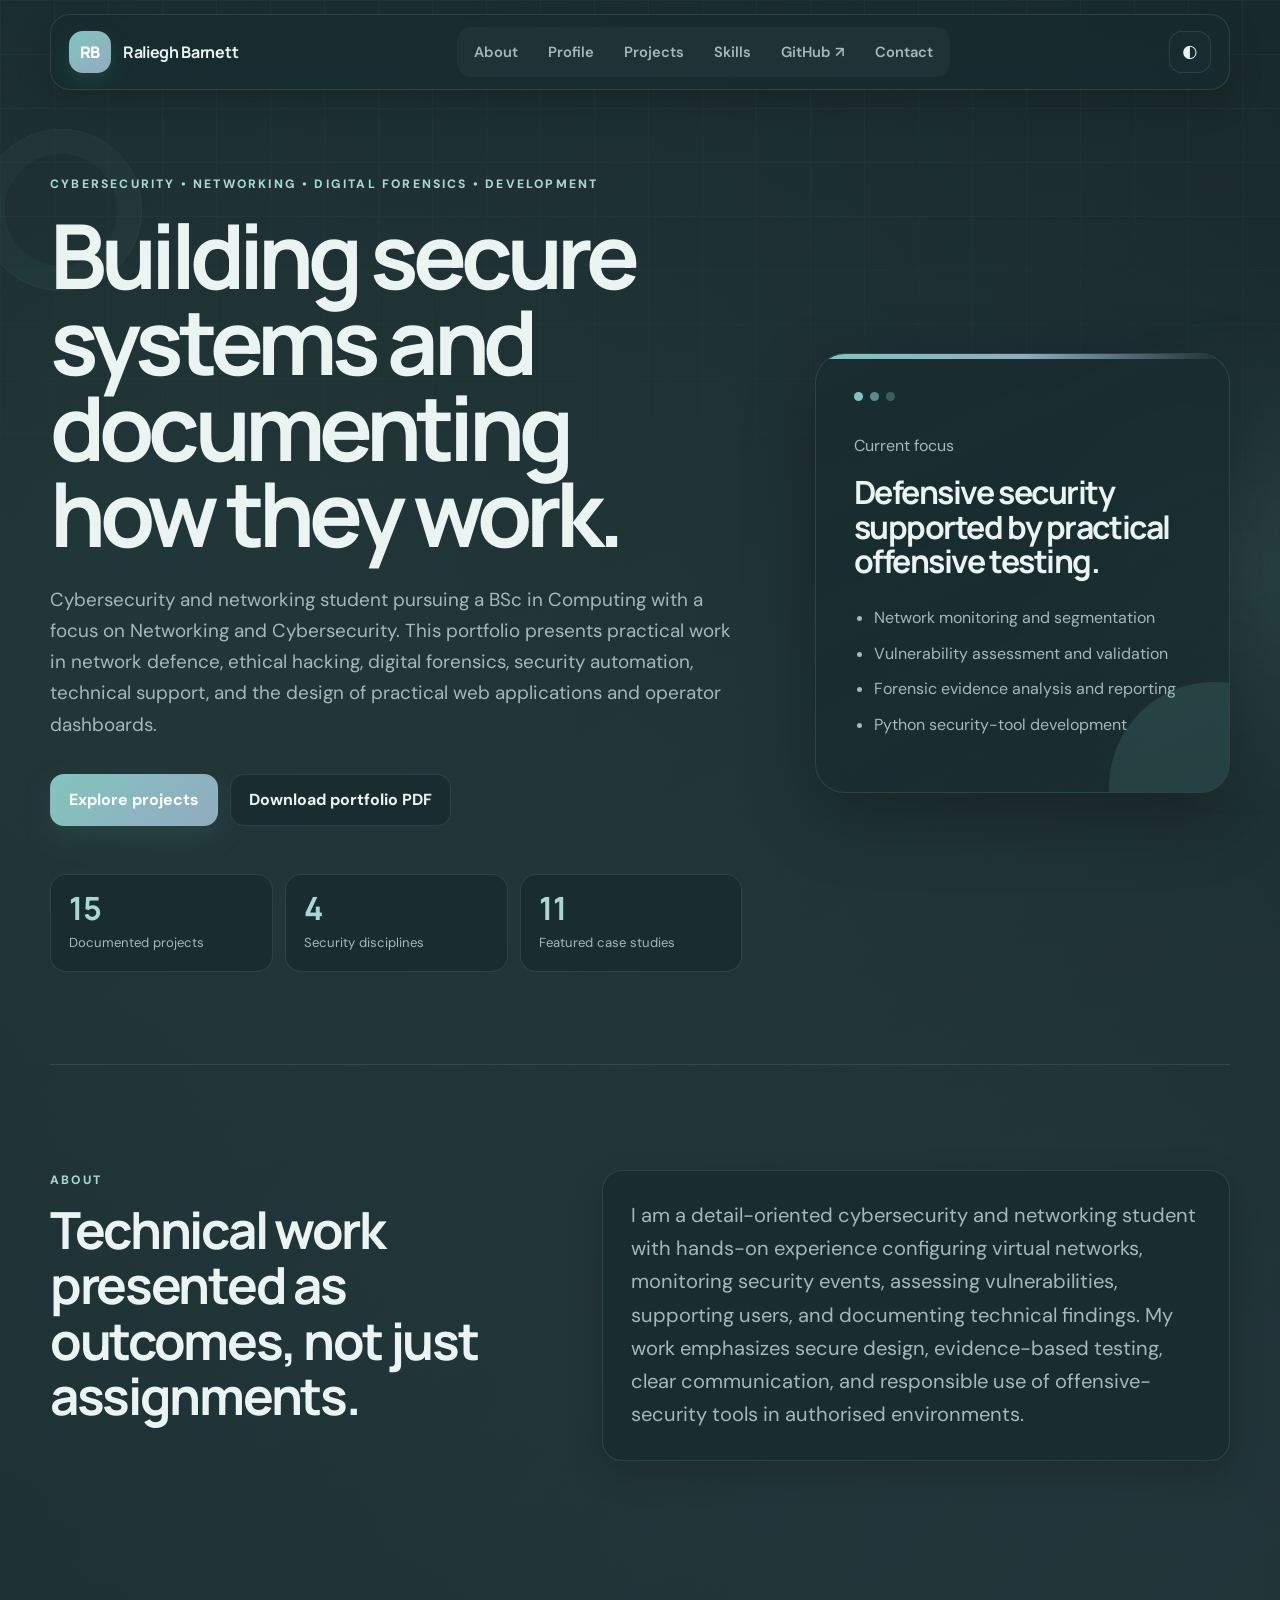
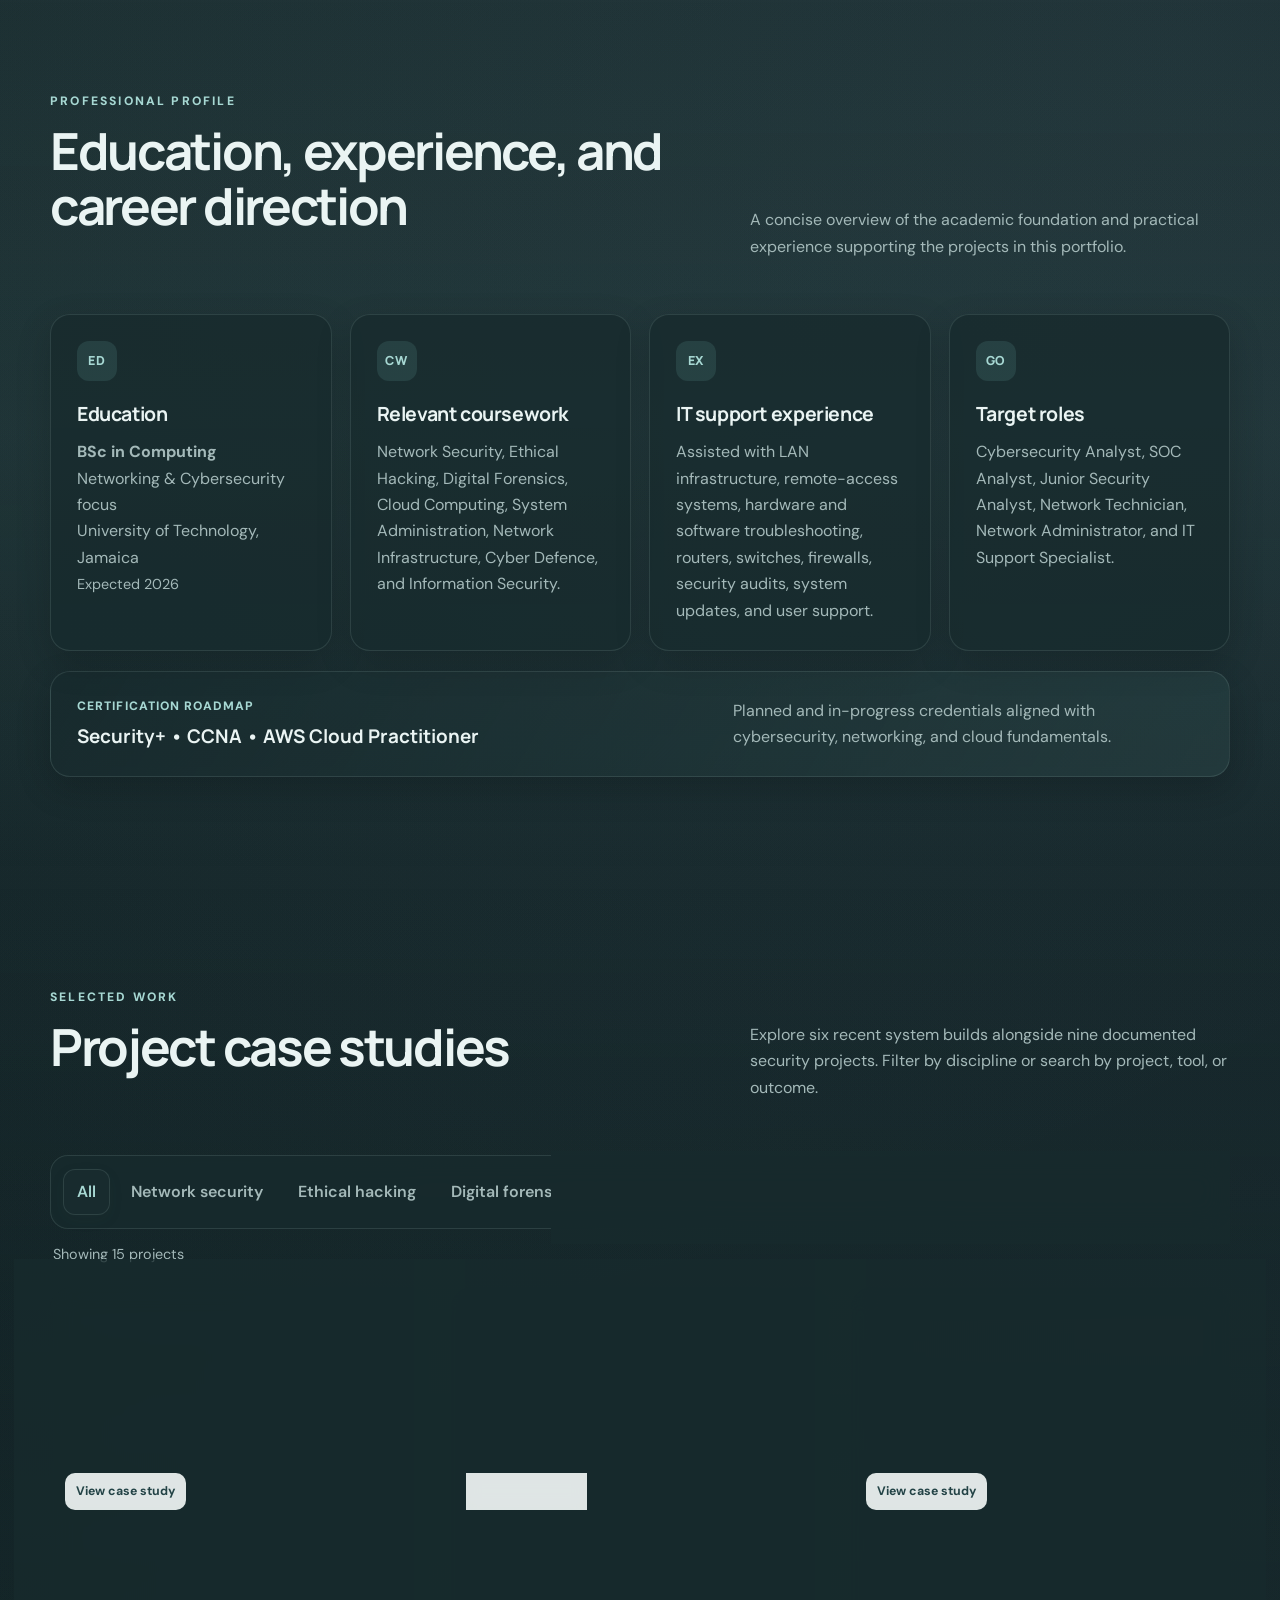
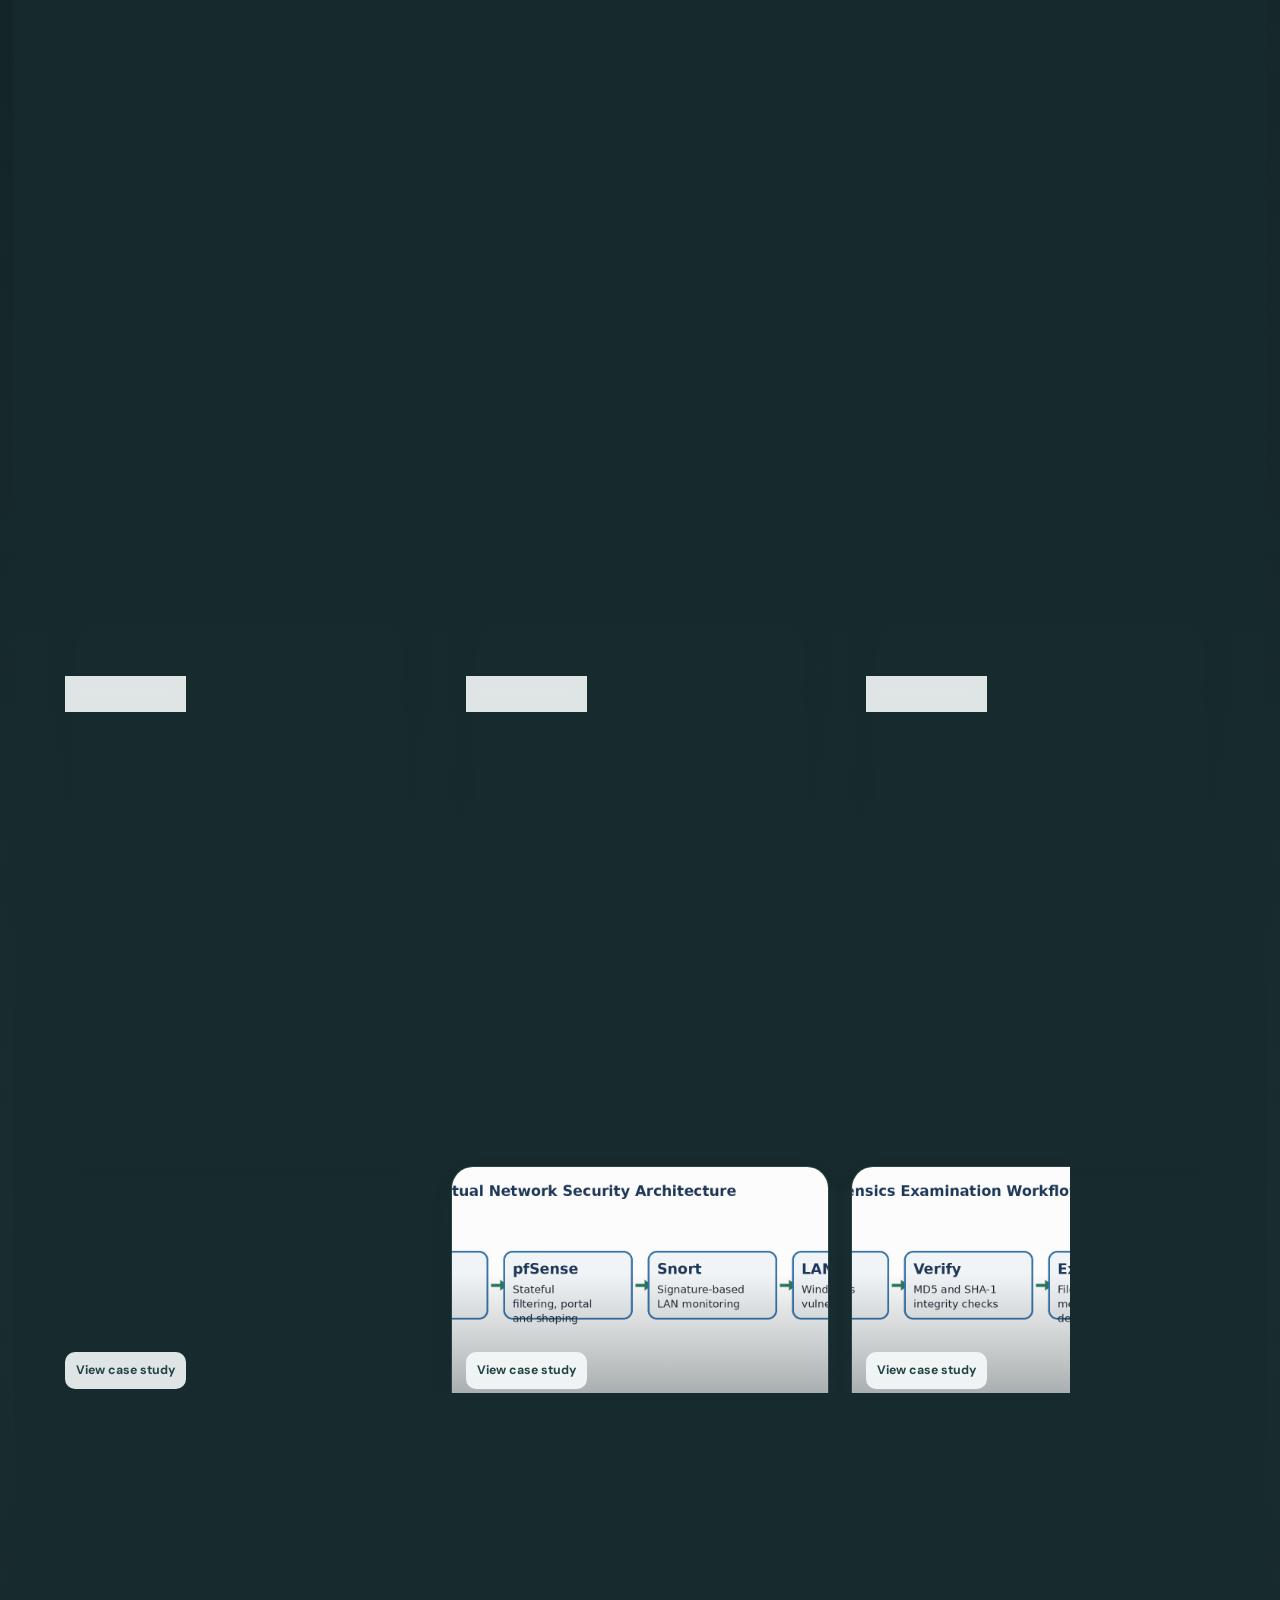
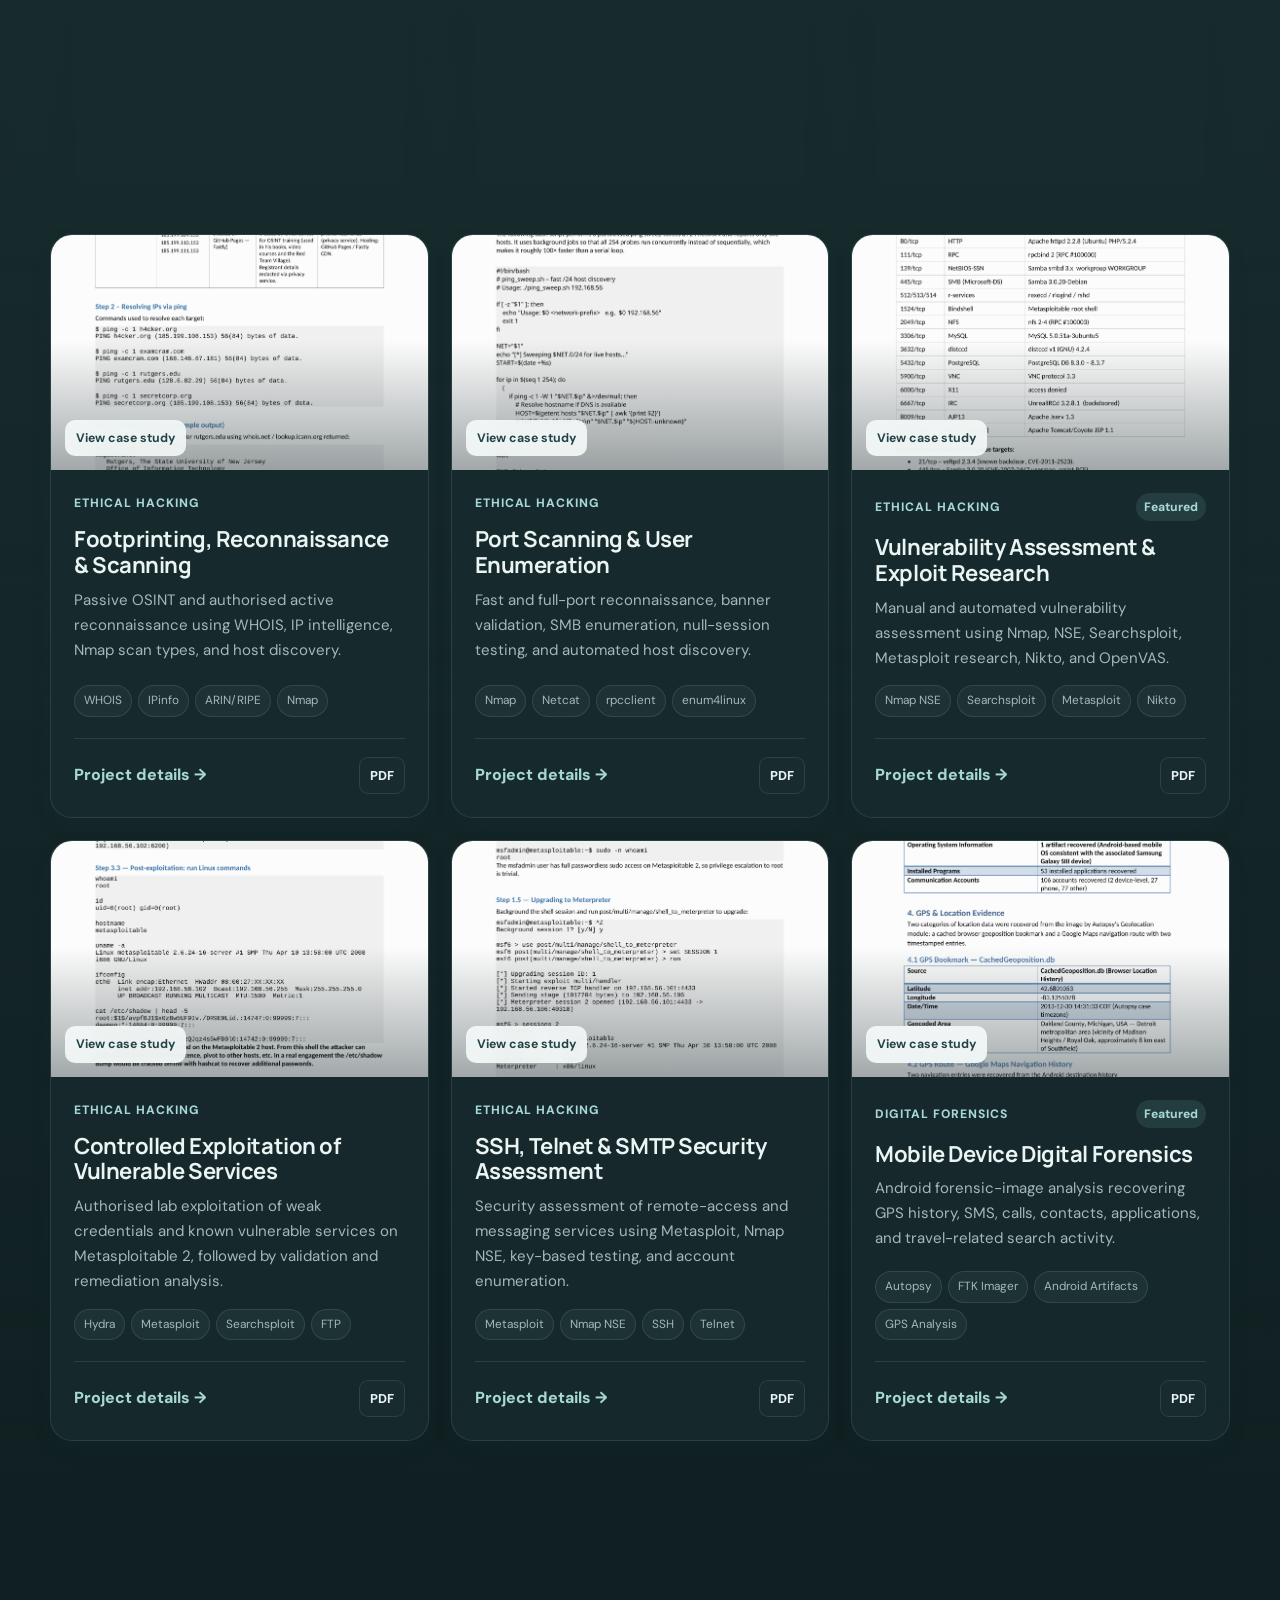
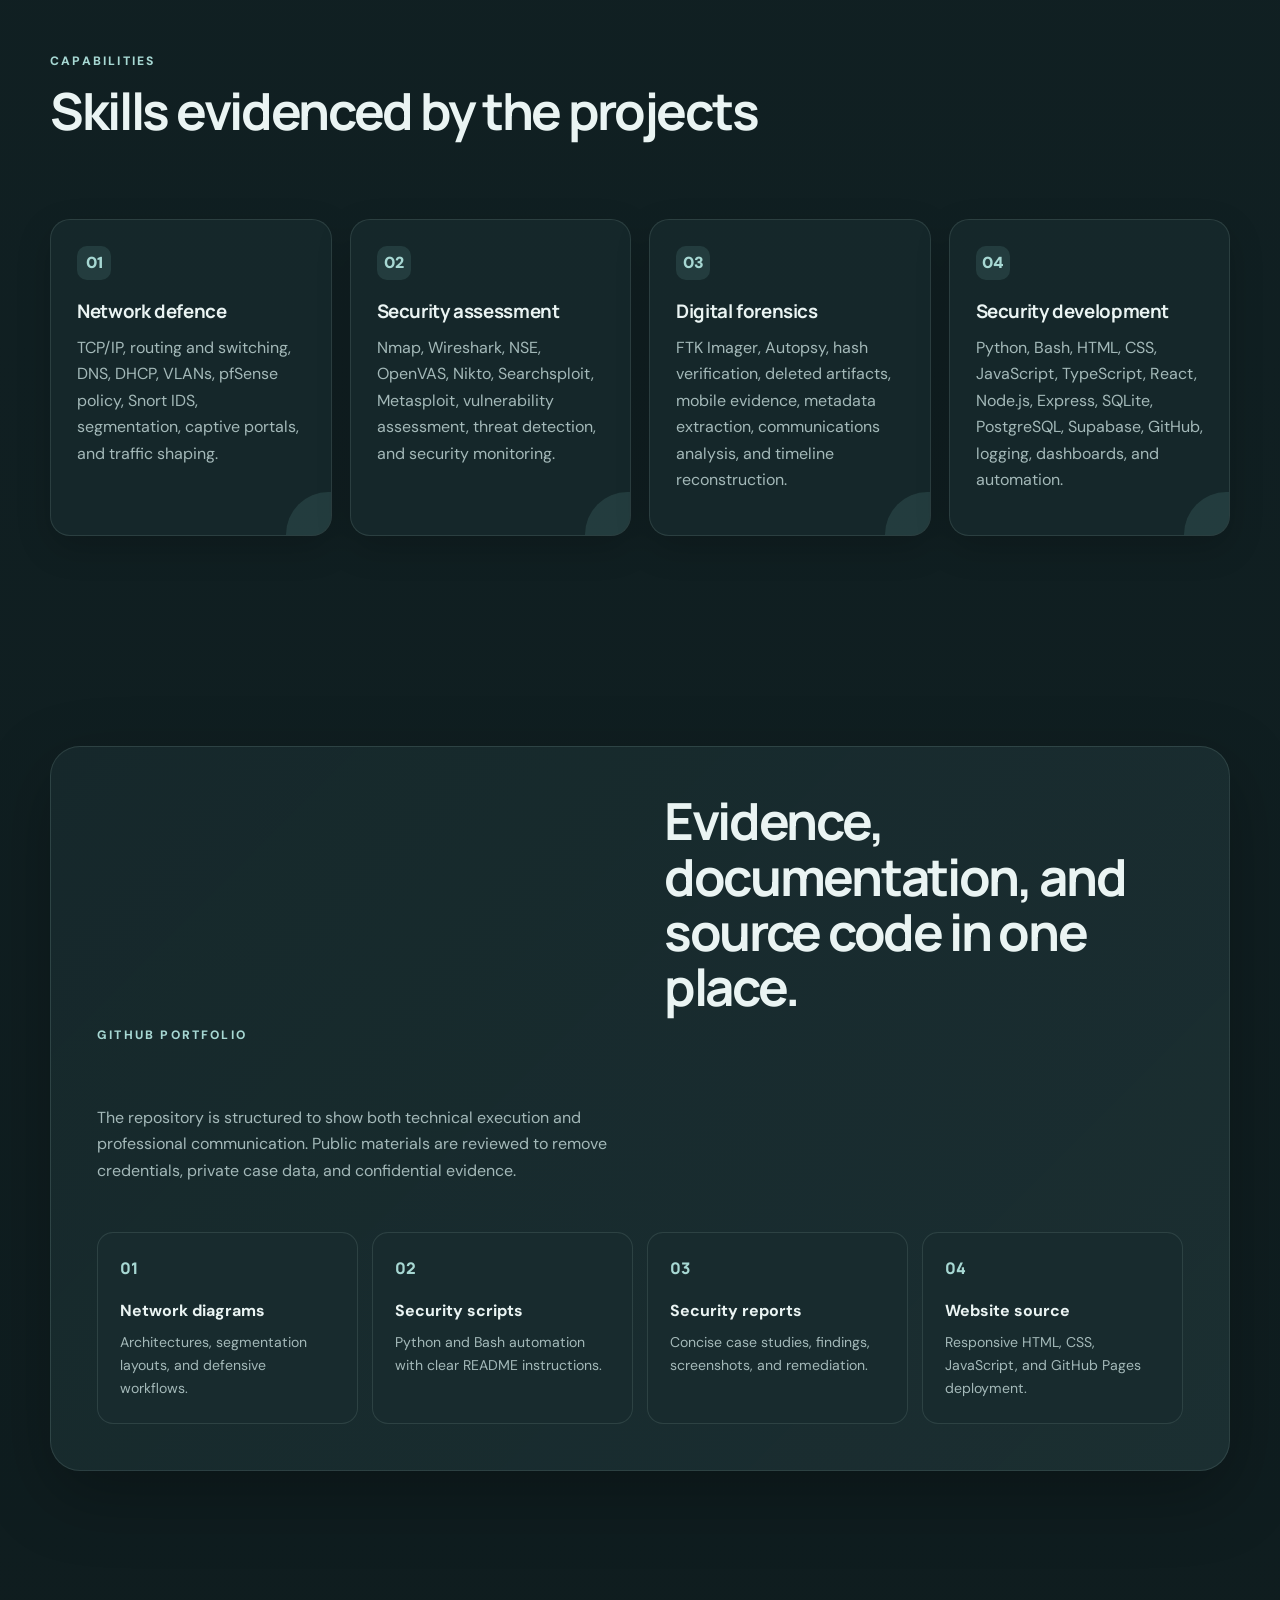
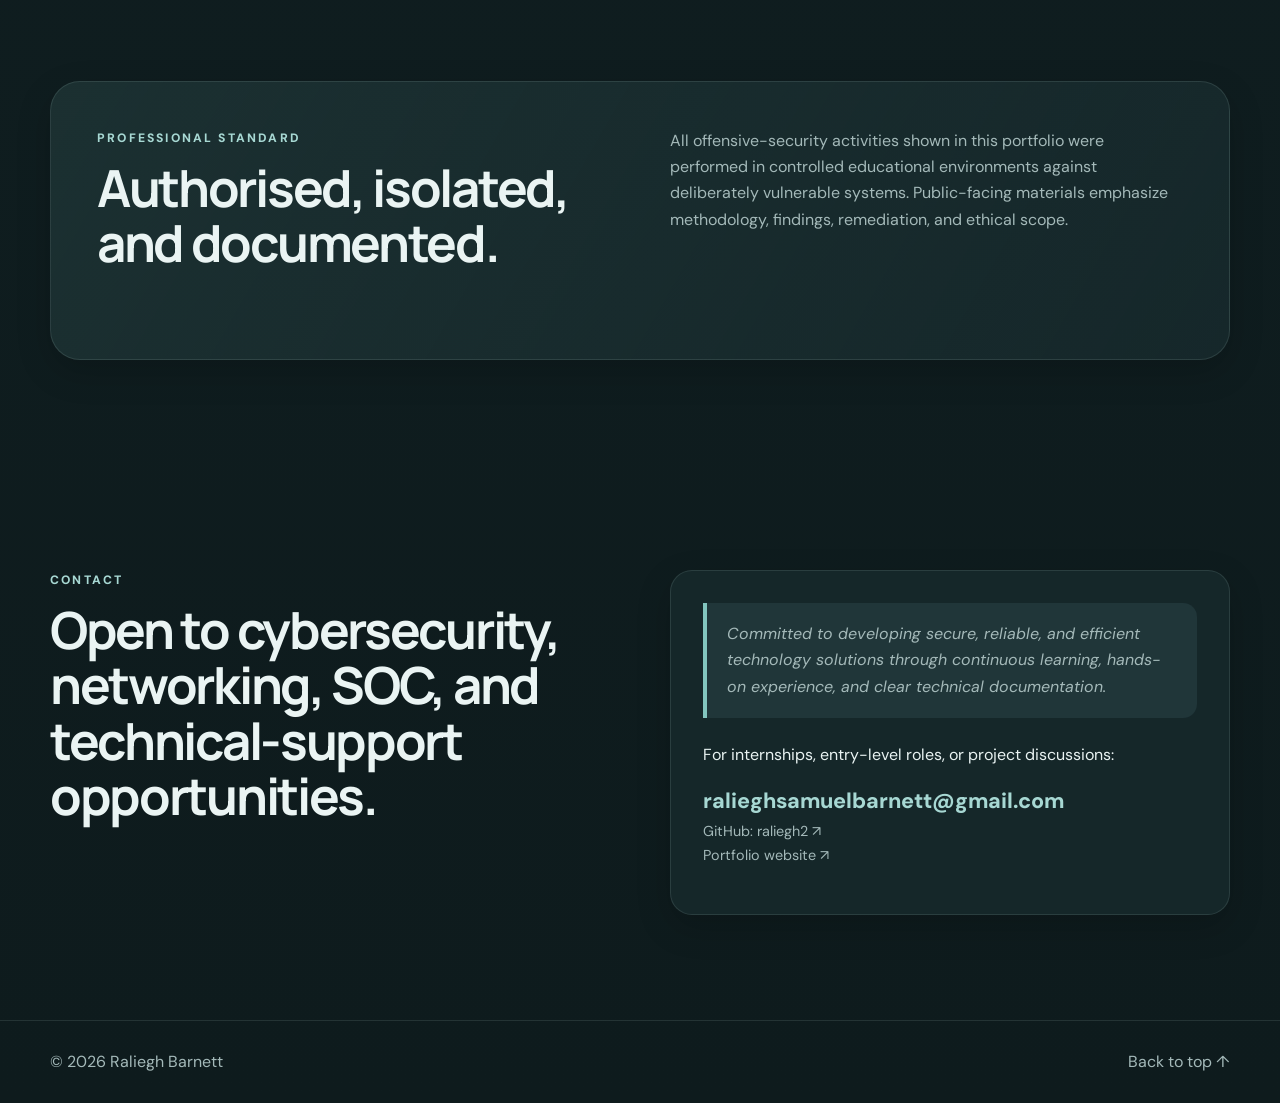
==== commit e9e27158: "Publish LessonPlanToGo production Blue Team assessment" ====
--- a/index.html
+++ b/index.html
@@ -109,7 +109,7 @@
 <button class="card-media" data-open="command-deck" aria-label="Open Command Deck details"><img src="assets/images/command-deck.png" alt="Local demonstration of the actual Command Deck overview. Workspace paths were removed from the demo configuration; registered systems show Needs setup because their environments are not connected here." loading="lazy"/><span class="media-overlay">View case study</span></button>
 <div class="card-body"><div class="card-kicker"><span>Development</span><span class="featured-badge">System build</span></div><h3>Command Deck</h3><p>A local control centre for managing development projects, routing work to specialist teams, reviewing proposed changes, and searching a connected knowledge vault.</p><div class="tag-row"><span>React</span><span>TypeScript</span><span>Express</span><span>MCP</span></div><div class="card-actions"><button class="text-button" data-open="command-deck">Project details →</button></div><div class="project-links"><a class="icon-link" href="assets/docs/command-deck.html">Documentation</a><a class="icon-link" href="https://github.com/raliegh2/command-deck-hub" target="_blank" rel="noopener">Source (private) ↗</a></div></div></article><article class="project-card system-card" data-category="Development" data-search="lessonplantogo / teachplan studio a lesson-planning application for jamaican teachers, with curriculum-aware setup, editable lesson timing, differentiated activities, iip support, downloads, and saved plans. javascript node.js postgresql render">
 <button class="card-media" data-open="lessonplantogo" aria-label="Open LessonPlanToGo / TeachPlan Studio details"><img src="assets/images/lessonplantogo.png" alt="Actual public LessonPlanToGo homepage captured on 4 October 2026. The lesson run shown on the homepage is the application’s own example; no teacher account or saved plan was accessed." loading="lazy"/><span class="media-overlay">View case study</span></button>
-<div class="card-body"><div class="card-kicker"><span>Development</span><span class="featured-badge">System build</span></div><h3>LessonPlanToGo / TeachPlan Studio</h3><p>A lesson-planning application for Jamaican teachers, with curriculum-aware setup, editable lesson timing, differentiated activities, IIP support, downloads, and saved plans.</p><div class="tag-row"><span>JavaScript</span><span>Node.js</span><span>PostgreSQL</span><span>Render</span></div><div class="card-actions"><button class="text-button" data-open="lessonplantogo">Project details →</button></div><div class="project-links"><a class="icon-link" href="assets/docs/lessonplantogo.html">Documentation</a><a class="icon-link" href="https://lessonplantogo.onrender.com/" target="_blank" rel="noopener">Live site ↗</a><a class="icon-link" href="https://github.com/raliegh2/teachplan-studio" target="_blank" rel="noopener">Source (private) ↗</a></div></div></article><article class="project-card system-card" data-category="Development" data-search="church care hub a role-based church care application for visitor registration, member records, attendance, pastoral follow-up, and administrative oversight. react typescript vite supabase">
+<div class="card-body"><div class="card-kicker"><span>Development</span><span class="featured-badge">System build</span></div><h3>LessonPlanToGo / TeachPlan Studio</h3><p>A lesson-planning application for Jamaican teachers, with curriculum-aware setup, editable lesson timing, differentiated activities, IIP support, downloads, and saved plans.</p><div class="tag-row"><span>JavaScript</span><span>Node.js</span><span>PostgreSQL</span><span>Render</span></div><div class="card-actions"><button class="text-button" data-open="lessonplantogo">Project details →</button></div><div class="project-links"><a class="icon-link" href="assets/docs/lessonplantogo.html">Documentation</a><a class="icon-link" href="assets/docs/lessonplantogo-blue-team-2026-10-06.html">Production Blue Team report</a><a class="icon-link" href="https://lessonplantogo.onrender.com/" target="_blank" rel="noopener">Live site ↗</a><a class="icon-link" href="https://github.com/raliegh2/teachplan-studio" target="_blank" rel="noopener">Source (private) ↗</a></div></div></article><article class="project-card system-card" data-category="Development" data-search="church care hub a role-based church care application for visitor registration, member records, attendance, pastoral follow-up, and administrative oversight. react typescript vite supabase">
 <button class="card-media" data-open="church-care-hub" aria-label="Open Church Care Hub details"><img src="assets/images/church-care-hub.png" alt="Actual public Church Care Hub sign-in screen captured on 4 October 2026. Member records and care data are behind authentication and were not accessed." loading="lazy"/><span class="media-overlay">View case study</span></button>
 <div class="card-body"><div class="card-kicker"><span>Development</span><span class="featured-badge">System build</span></div><h3>Church Care Hub</h3><p>A role-based church care application for visitor registration, member records, attendance, pastoral follow-up, and administrative oversight.</p><div class="tag-row"><span>React</span><span>TypeScript</span><span>Vite</span><span>Supabase</span></div><div class="card-actions"><button class="text-button" data-open="church-care-hub">Project details →</button></div><div class="project-links"><a class="icon-link" href="assets/docs/church-care-hub.html">Documentation</a><a class="icon-link" href="https://church-care-hub.vercel.app/" target="_blank" rel="noopener">Live site ↗</a><a class="icon-link" href="https://github.com/raliegh2/church-care-hub" target="_blank" rel="noopener">Source code ↗</a></div></div></article><article class="project-card system-card" data-category="Development" data-search="webaudit security toolkit a python toolkit combining web configuration audits with local malware and anomaly hunting, with scored findings and text, json, or html reports. python http / tls html reports yara">
 <button class="card-media" data-open="webaudit" aria-label="Open Webaudit Security Toolkit details"><img src="assets/images/webaudit-report.png" alt="Actual HTML report generated by Webaudit against this portfolio’s temporary local HTTP development server. Findings describe that development server and are not a production-site audit." loading="lazy"/><span class="media-overlay">View case study</span></button>
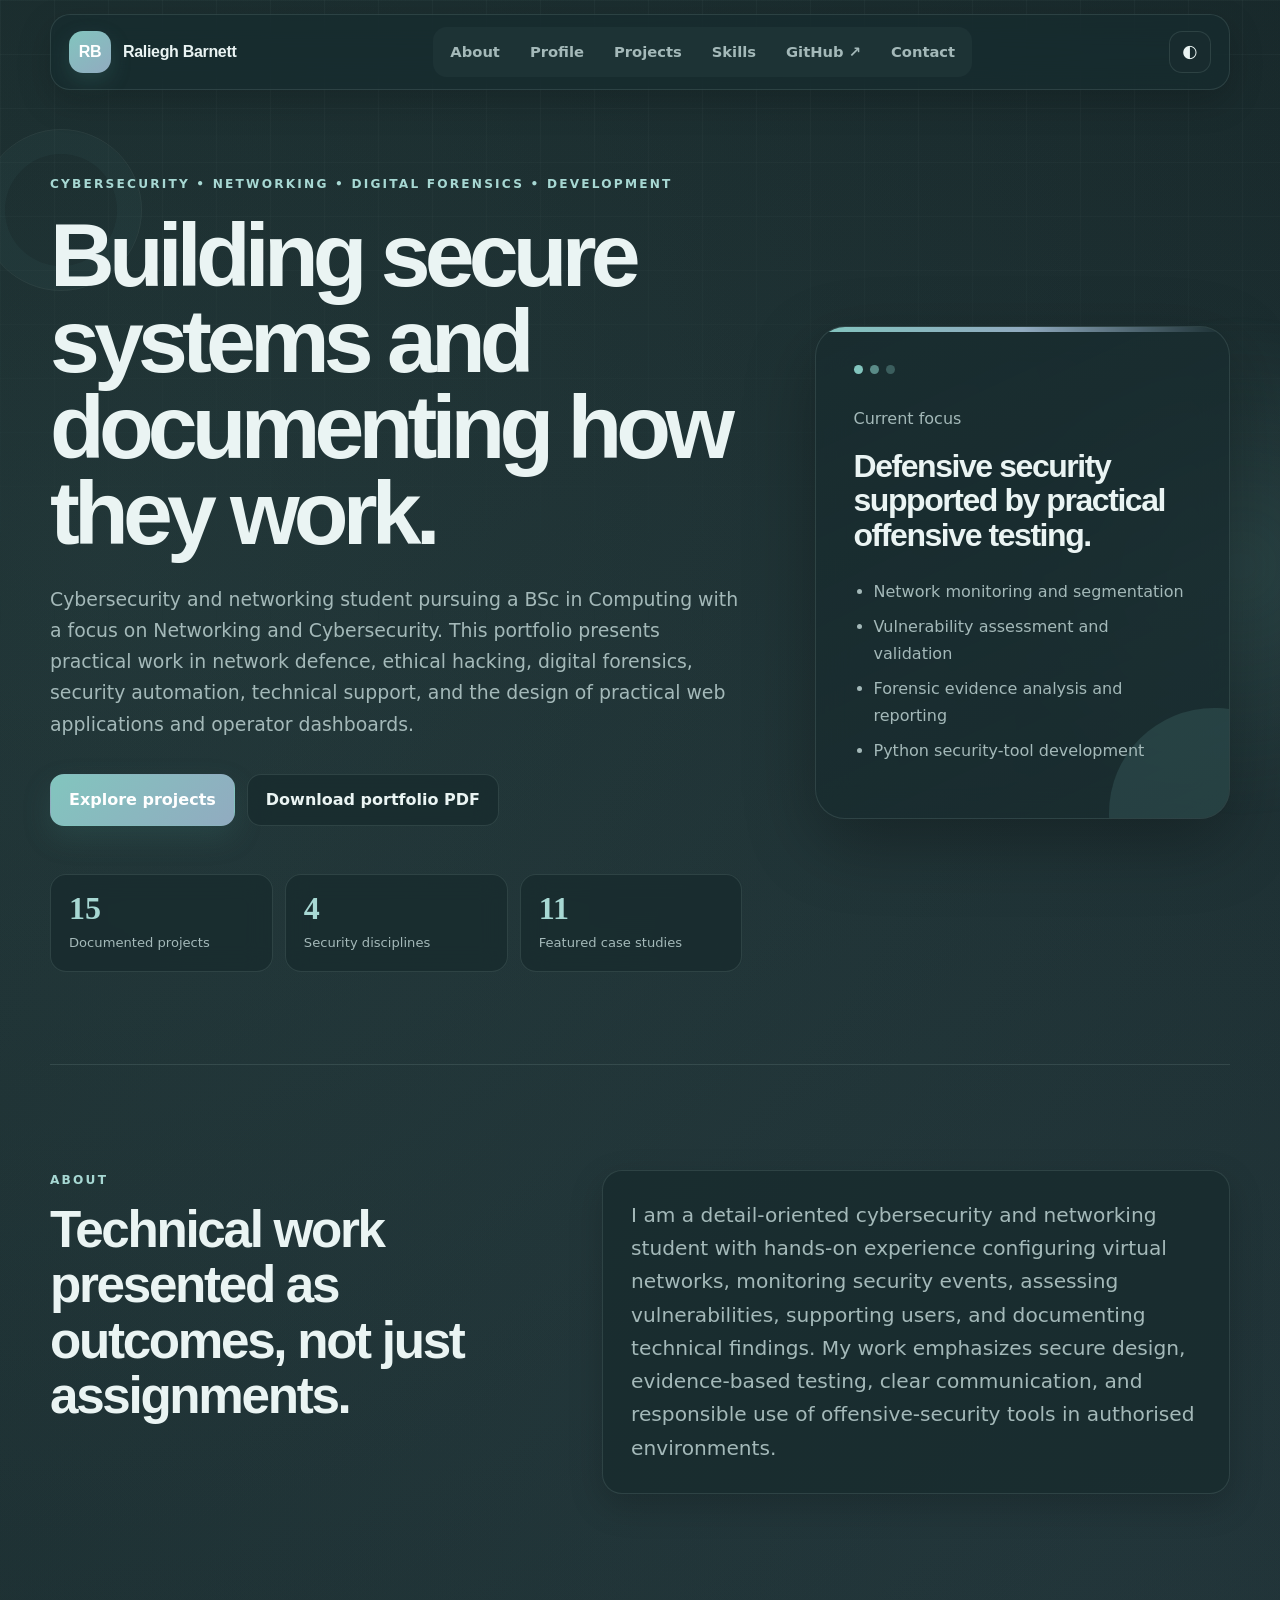
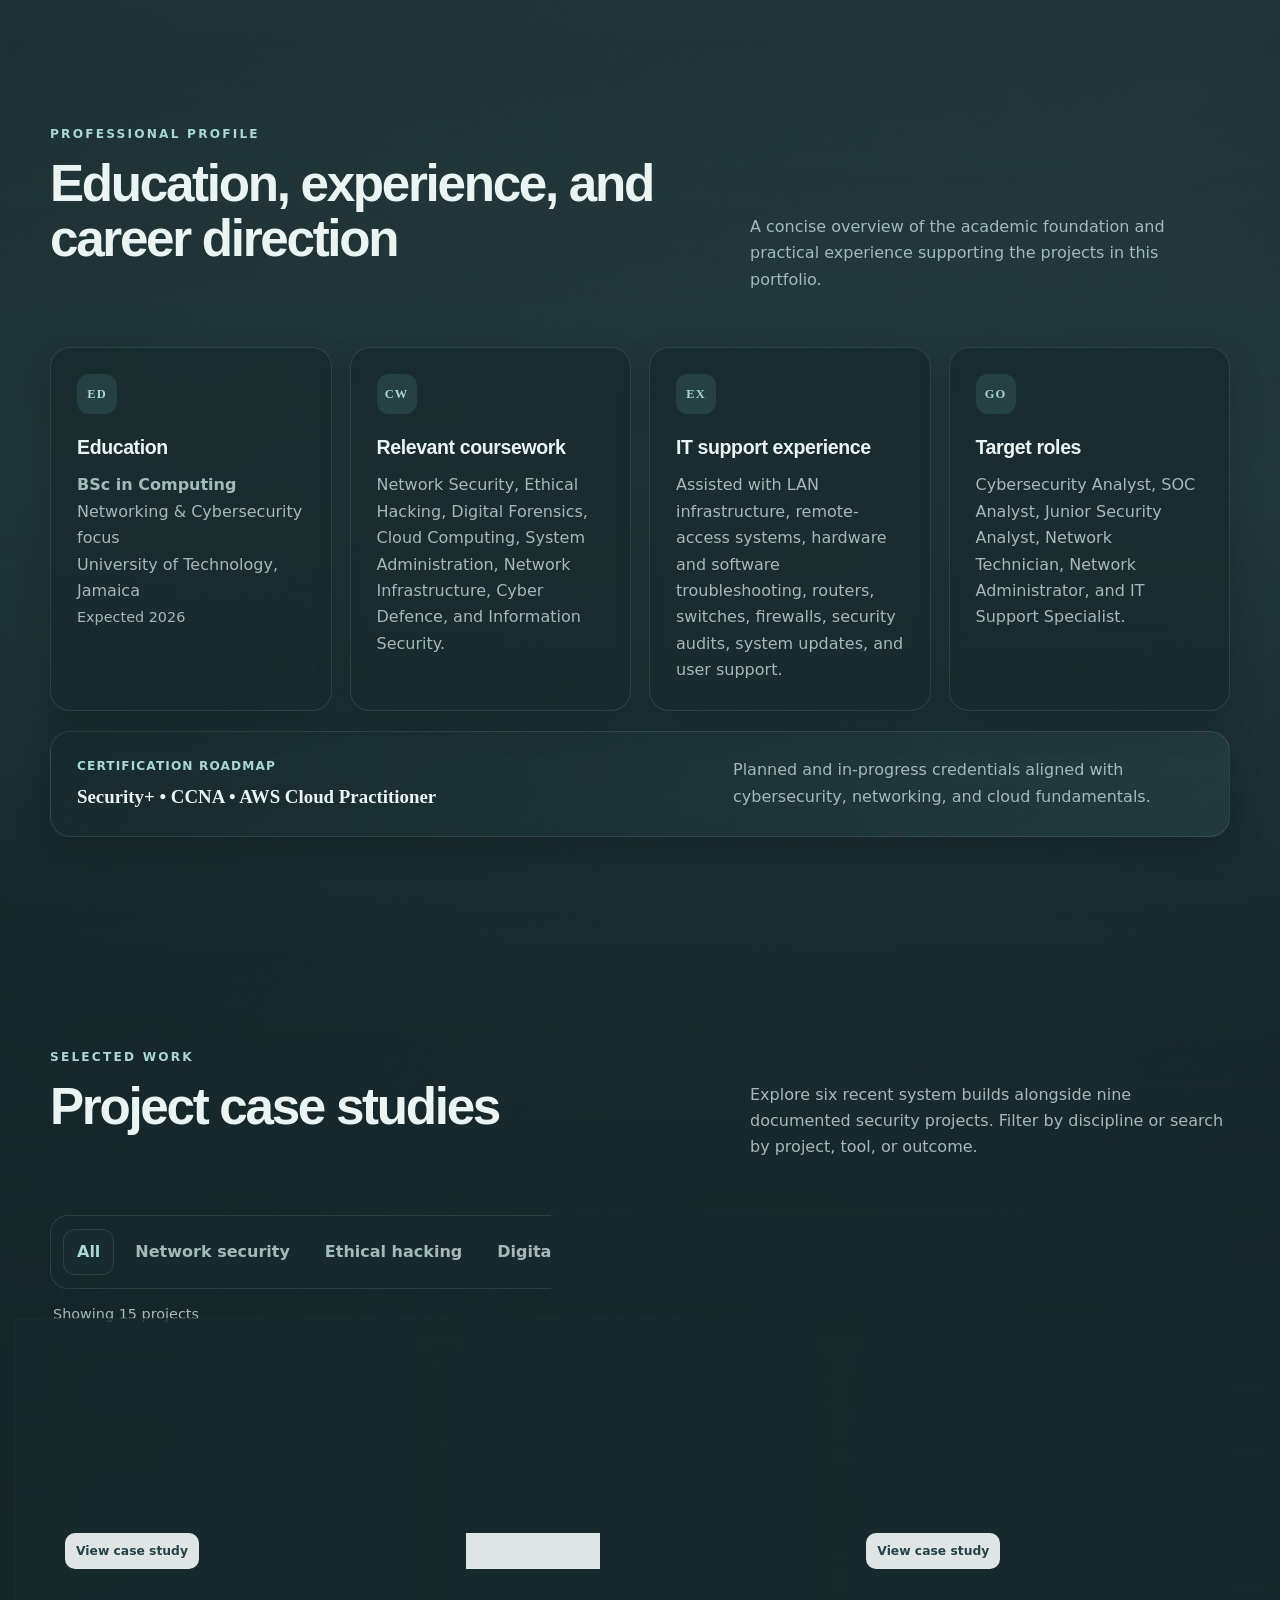
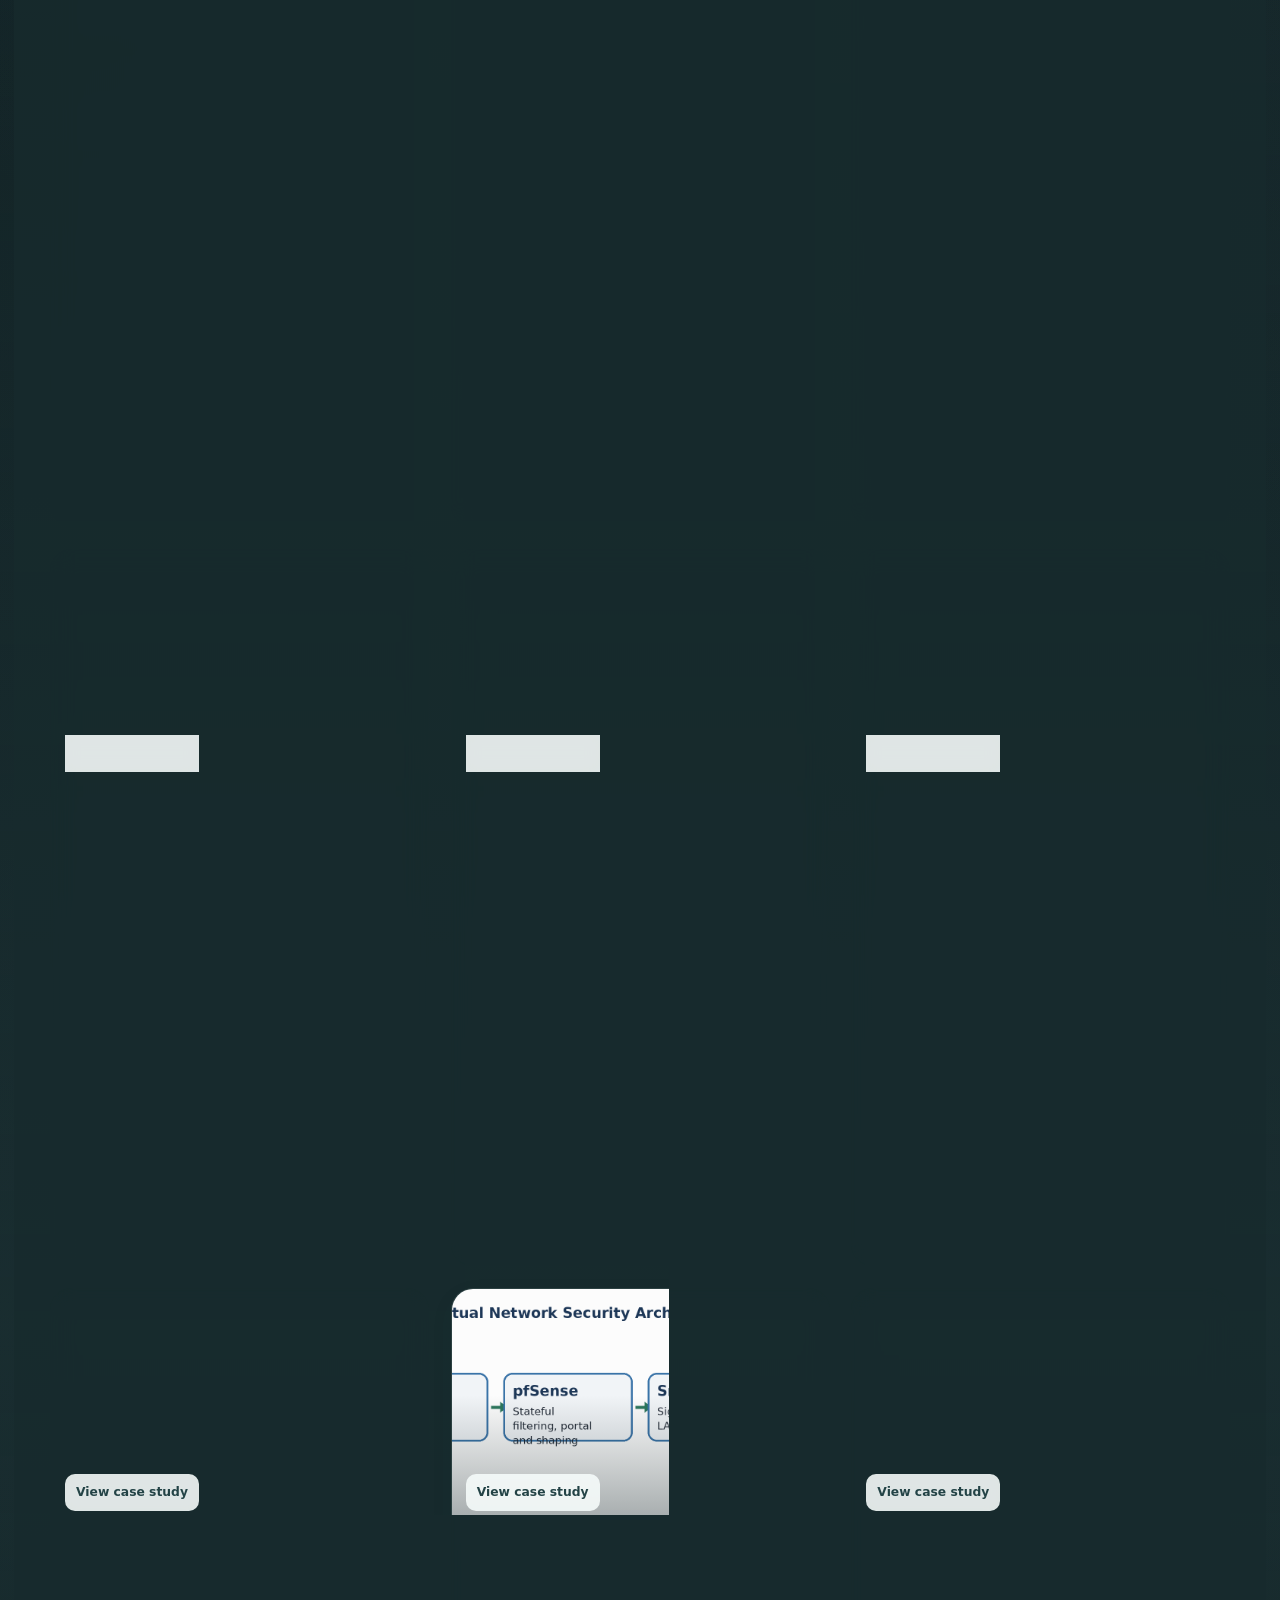
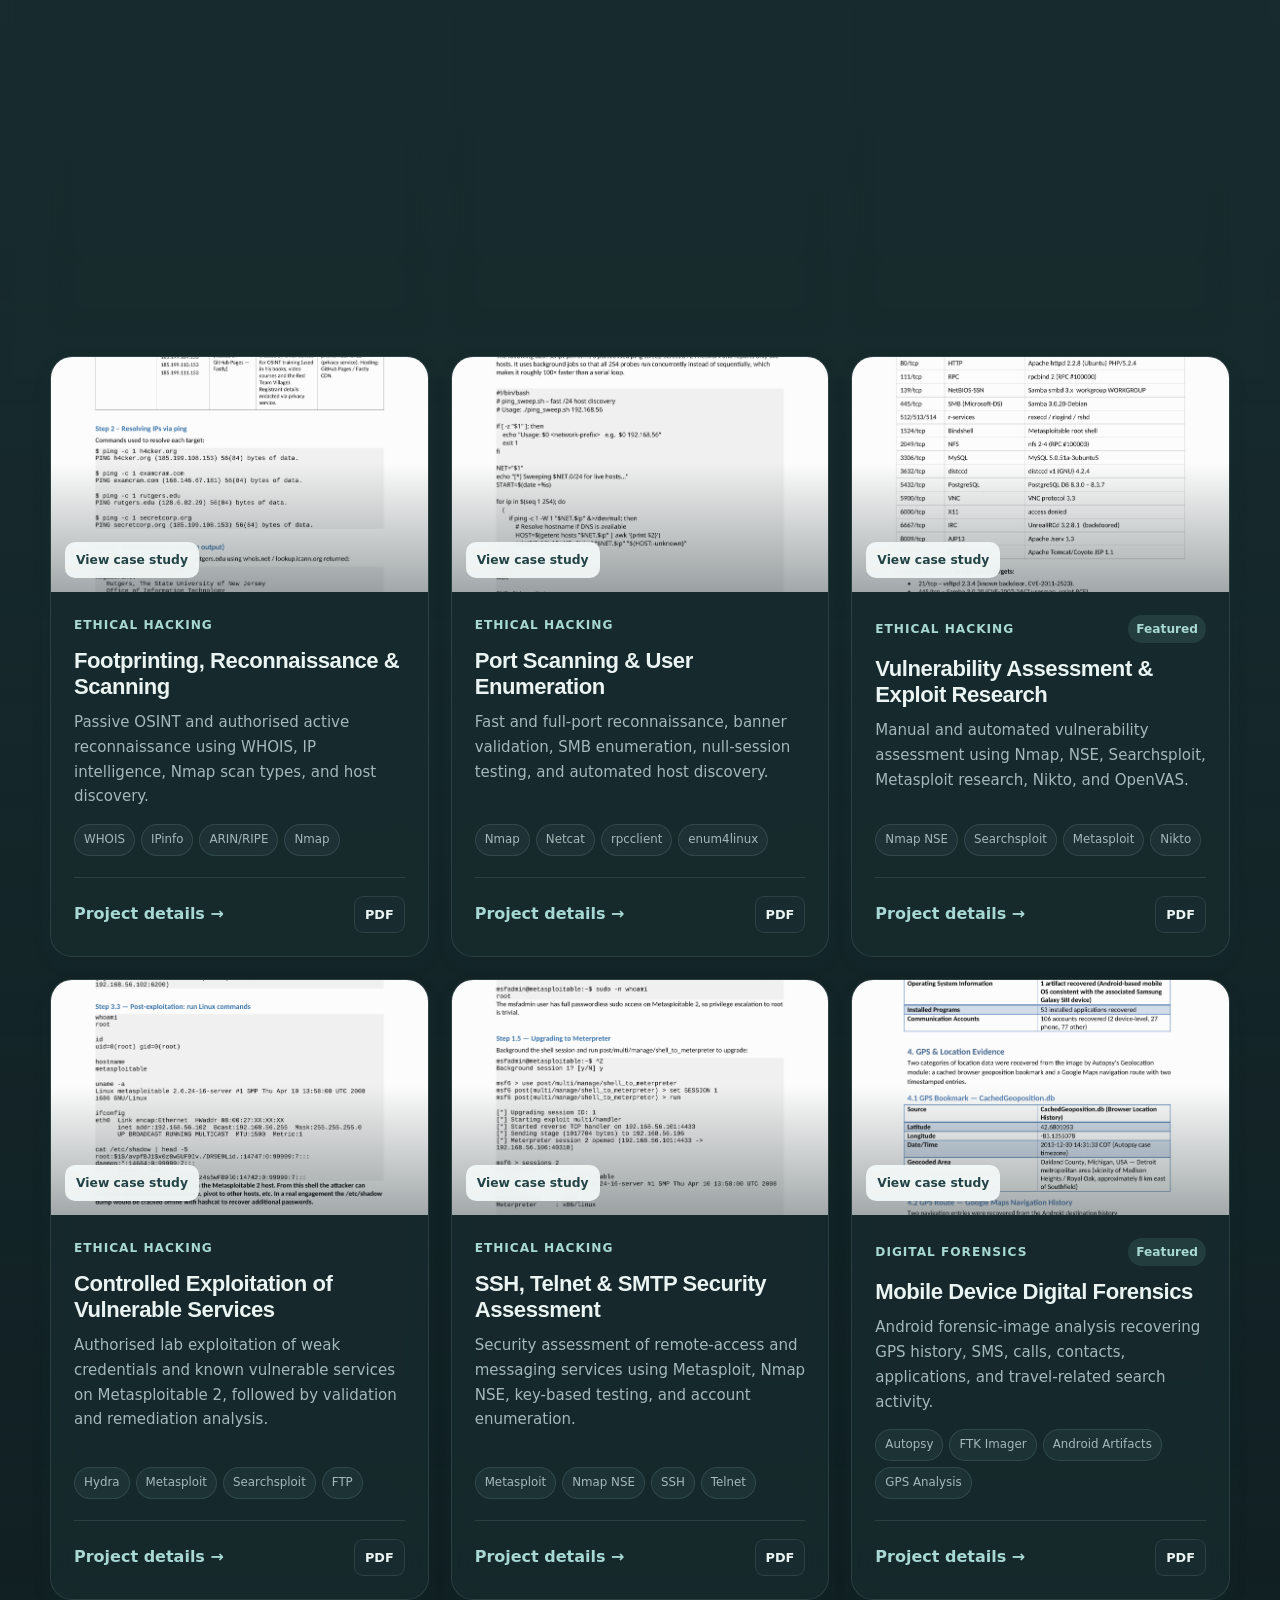
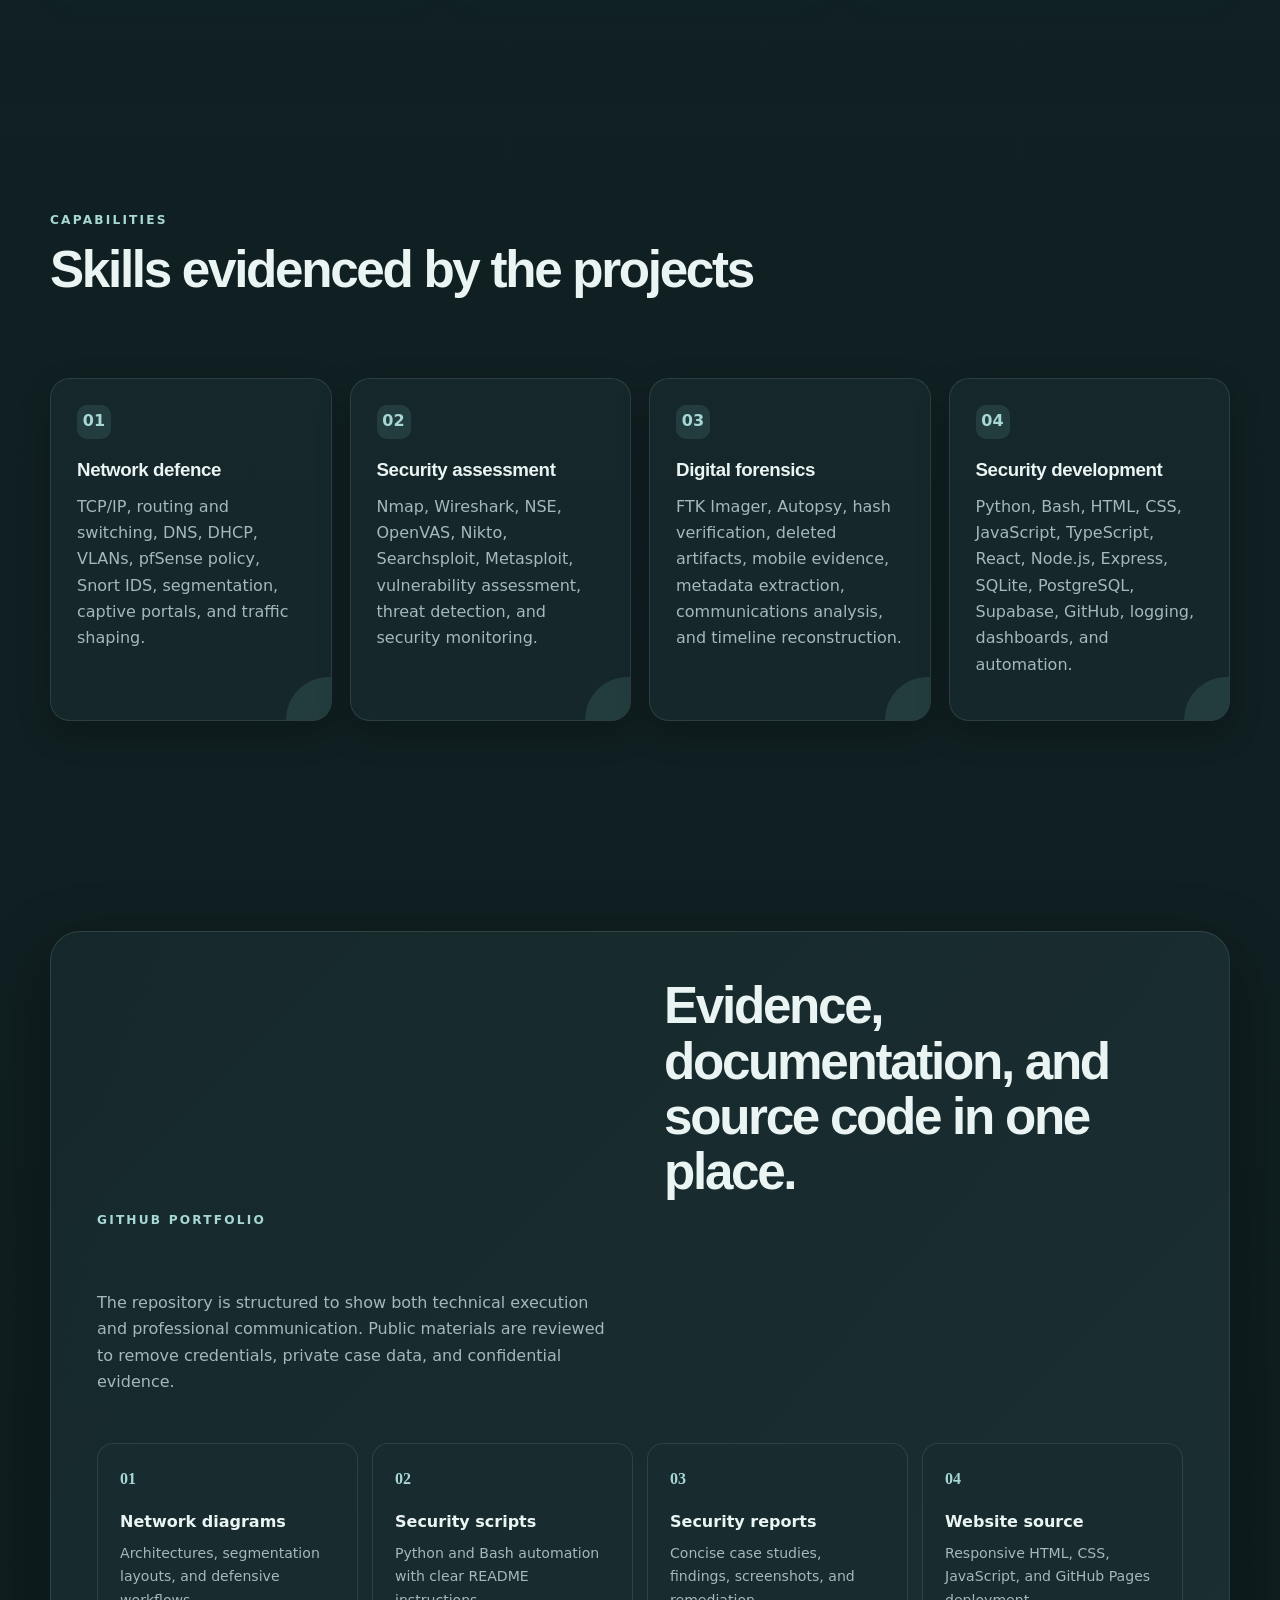
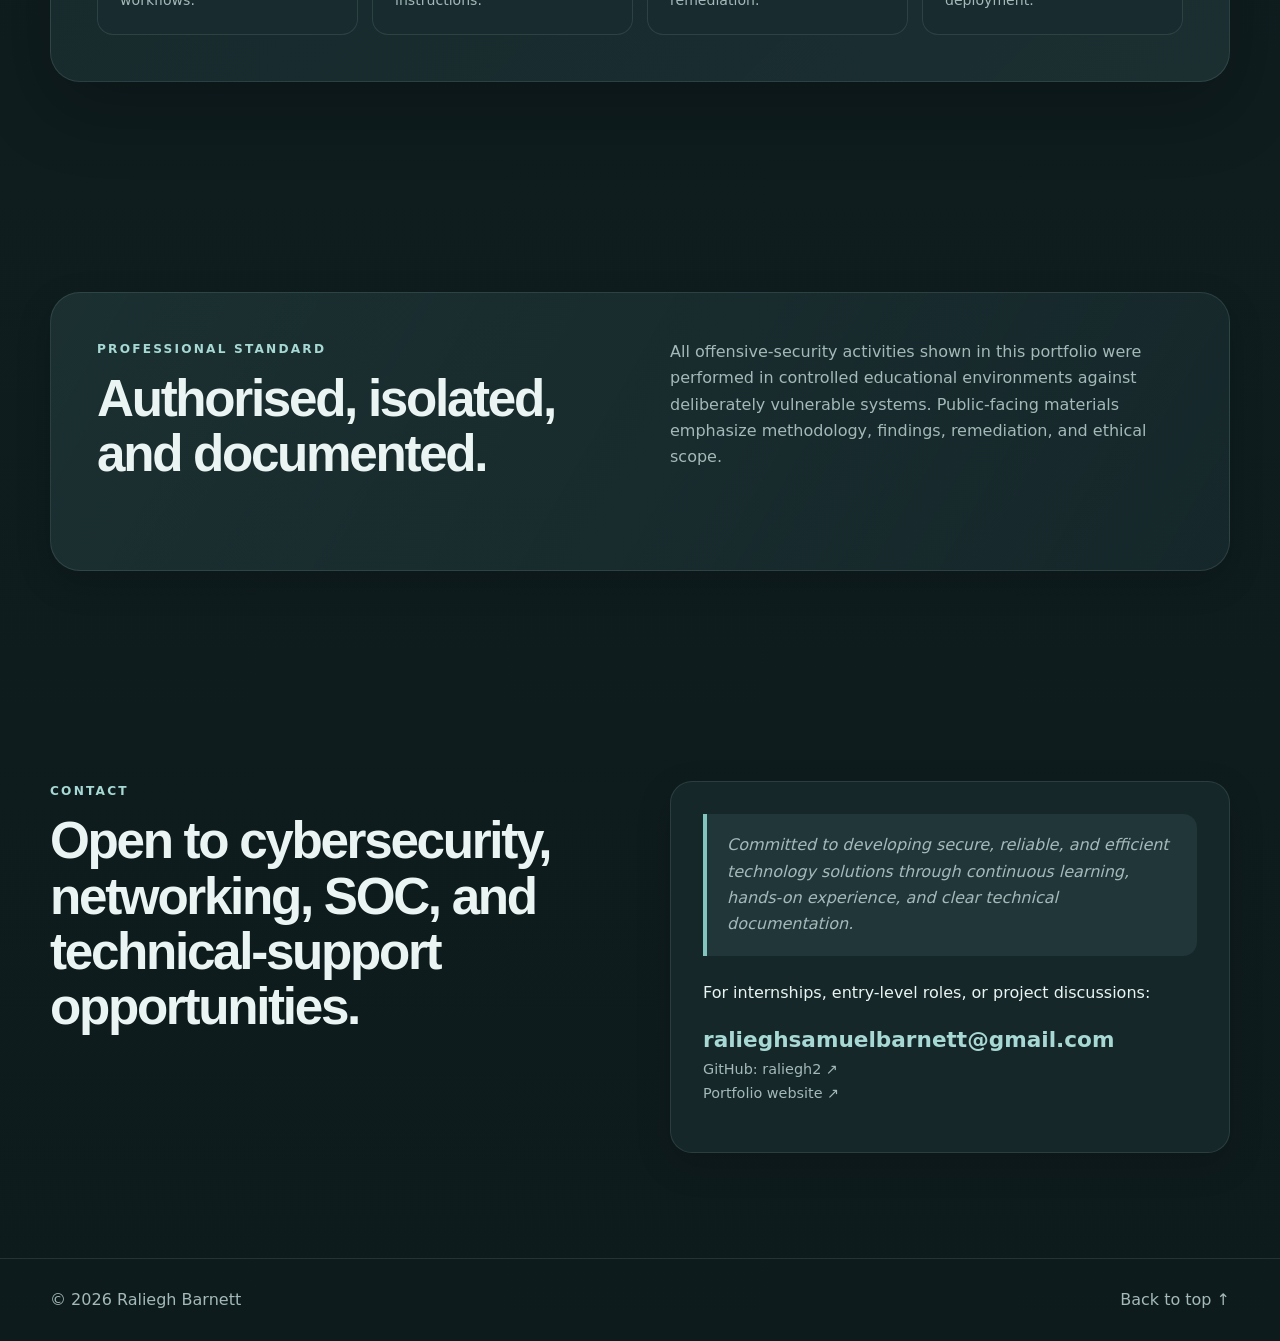
==== commit 5a42df00: "Enforce self-hosted script policy while preserving current case studies" ====
--- a/index.html
+++ b/index.html
@@ -3,10 +3,13 @@
 <html lang="en">
 <head>
 <meta charset="utf-8"/>
+<meta http-equiv="Content-Security-Policy" content="default-src 'self'; script-src 'self'; style-src 'self' 'unsafe-inline' https://fonts.googleapis.com; font-src 'self' https://fonts.gstatic.com; img-src 'self' data:; connect-src 'self'; object-src 'none'; base-uri 'none'; form-action 'self'"/>
+<meta name="referrer" content="no-referrer"/>
 <meta content="width=device-width, initial-scale=1" name="viewport"/>
 <meta content="Raliegh Barnett cybersecurity, networking, ethical hacking, development, and digital forensics portfolio." name="description"/>
 <title>Raliegh Barnett | Cybersecurity & Systems Portfolio</title>
 <link href="styles.css" rel="stylesheet"/>
+<script defer="" src="project-data.js"></script>
 <script defer="" src="script.js"></script>
 </head>
 <body>
@@ -305,6 +308,6 @@
 </div>
 </div>
 </dialog>
-<script>window.PROJECT_DATA = [{"id": "command-deck", "title": "Command Deck", "category": "Development", "featured": true, "summary": "A local control centre for managing development projects, routing work to specialist teams, reviewing proposed changes, and searching a connected knowledge vault.", "overview": "A local control centre for managing development projects, routing work to specialist teams, reviewing proposed changes, and searching a connected knowledge vault.", "tools": ["React", "TypeScript", "Express", "MCP"], "highlights": ["Project registry and workspace browsing with path protections", "Durable work queue and specialist team routing", "Reviewed changesets with explicit APPLY confirmation", "Production views, audit results, and release gates"], "result": "Brings project context, work requests, and reviewed changes into one operator workspace.", "image": "command-deck.png", "caption": "Local demonstration of the actual Command Deck overview. Workspace paths were removed from the demo configuration; registered systems show Needs setup because their environments are not connected here.", "doc": "command-deck.html", "docLabel": "Read project documentation", "repo": "https://github.com/raliegh2/command-deck-hub", "live": null, "architecture": "React and Vite provide the interface. A loopback-only Express API owns the project registry, local work records, guarded file access, and connector envelopes. An MCP server exposes the same guarded API to compatible clients.", "workflow": ["Register a permitted project and assign its specialist team.", "Browse project status or submit a work request.", "Review a proposed changeset against the original file hash.", "Apply only after explicit confirmation; inspect audit and release-gate evidence."], "validation": "The portfolio screenshot was captured from a local run of the repository with no provider credentials. No project changes, external messages, provider audits, or deployments were triggered.", "limits": "Local workspace features require connected checkouts. Hosted monitoring is a separate scaffold that needs scoped provider configuration; its presence does not establish that monitoring is deployed.", "private": true}, {"id": "lessonplantogo", "title": "LessonPlanToGo / TeachPlan Studio", "category": "Development", "featured": true, "summary": "A lesson-planning application for Jamaican teachers, with curriculum-aware setup, editable lesson timing, differentiated activities, IIP support, downloads, and saved plans.", "overview": "A lesson-planning application for Jamaican teachers, with curriculum-aware setup, editable lesson timing, differentiated activities, IIP support, downloads, and saved plans.", "tools": ["JavaScript", "Node.js", "PostgreSQL", "Render"], "highlights": ["Guest lesson planning and downloads", "Separate regular-class and IIP support", "Editable timing, assessment, and evaluation sections", "Signed-in saved-plan library and reusable teaching resources"], "result": "Turns classroom requirements into structured lesson documents that teachers can review, adapt, download, and reuse.", "image": "lessonplantogo.png", "caption": "Actual public LessonPlanToGo homepage captured on 4 October 2026. The lesson run shown on the homepage is the application’s own example; no teacher account or saved plan was accessed.", "doc": "lessonplantogo.html", "docLabel": "Read project documentation", "repo": "https://github.com/raliegh2/teachplan-studio", "live": "https://lessonplantogo.onrender.com/", "architecture": "A server-backed HTML, CSS, and JavaScript frontend connects to Node.js APIs and PostgreSQL storage. The deployed product offers a guest planning path and signed-in access for preserving plan history.", "workflow": ["Choose the subject, grade, topic, framework, and classroom needs.", "Build a structured plan with objectives, timed activities, differentiation, and IIP accommodations.", "Review lesson content, assessment, timing, and teacher evaluation.", "Download as a guest, or sign in to save and reuse plans."], "validation": "The public homepage returned HTTP 200 and was captured in a browser. Capability descriptions were checked against PRODUCT.md and the repository documentation. Generation, downloads, authentication, and persistence were not exercised during this portfolio update.", "limits": "Teachers remain responsible for reviewing curriculum fit, accuracy, timing, and accommodations. Saved-plan features require authentication and working server storage.", "private": true}, {"id": "church-care-hub", "title": "Church Care Hub", "category": "Development", "featured": true, "summary": "A role-based church care application for visitor registration, member records, attendance, pastoral follow-up, and administrative oversight.", "overview": "A role-based church care application for visitor registration, member records, attendance, pastoral follow-up, and administrative oversight.", "tools": ["React", "TypeScript", "Vite", "Supabase"], "highlights": ["Usher workflows for visitors, attendance, and notes", "Pastoral member records and care follow-up", "Excel and CSV imports for pastoral users", "Administrator oversight and role approvals"], "result": "Organises visitor, member, attendance, and care workflows around the responsibilities of ushers, pastors, and administrators.", "image": "church-care-hub.png", "caption": "Actual public Church Care Hub sign-in screen captured on 4 October 2026. Member records and care data are behind authentication and were not accessed.", "doc": "church-care-hub.html", "docLabel": "Read project documentation", "repo": "https://github.com/raliegh2/church-care-hub", "live": "https://church-care-hub.vercel.app/", "architecture": "React, TypeScript, and Vite provide the application interface. Supabase supports the data and authentication layer, with workflows organised by church role. Vercel hosts the deployed frontend.", "workflow": ["Sign in with an approved church role.", "Register a visitor or record attendance and visit notes.", "Use pastoral workflows to manage members and care follow-up.", "Review role approvals and system activity through administrator workflows."], "validation": "The supplied public URL returned HTTP 200. Its sign-in screen was captured without signing in. Roles and capabilities were checked against the repository README; protected workflows and data permissions were not retested.", "limits": "Operational screens need an approved account and organisation configuration. This case study shows the public entry screen, not private member records.", "private": false}, {"id": "webaudit", "title": "Webaudit Security Toolkit", "category": "Development", "featured": true, "summary": "A Python toolkit combining web configuration audits with local malware and anomaly hunting, with scored findings and text, JSON, or HTML reports.", "overview": "A Python toolkit combining web configuration audits with local malware and anomaly hunting, with scored findings and text, JSON, or HTML reports.", "tools": ["Python", "HTTP / TLS", "HTML reports", "YARA"], "highlights": ["Security headers, TLS, cookie flags, and CORS checks", "Information-disclosure checks for banners and exposed paths", "Weighted risk scoring and report exports", "Local process, persistence, and hosts-file checks; optional signature scanning"], "result": "Provides repeatable security observations with readable findings and portable report formats.", "image": "webaudit-report.png", "caption": "Actual HTML report generated by Webaudit against this portfolio’s temporary local HTTP development server. Findings describe that development server and are not a production-site audit.", "doc": "webaudit.html", "docLabel": "Read project documentation", "repo": "https://github.com/raliegh2/webaudit", "live": null, "architecture": "The webaudit.py CLI coordinates separate header, TLS, cookie, CORS, and disclosure modules. Scoring and report modules assemble the output. The companion localhunt.py tool checks local processes, persistence, and host configuration.", "workflow": ["Select a web application you own or are authorised to assess.", "Collect configuration observations through ordinary HTTP requests and TLS inspection.", "Review scored findings and export a report.", "Use the separate local-hunting tool for host observations; review findings before remediation."], "validation": "An HTML report was generated by the repository CLI against the temporary localhost portfolio server and rendered in a browser. Local malware hunting, deep scanning, quarantine, and production audits were not run.", "limits": "Configuration checks do not establish that an application is free of vulnerabilities. Optional YARA, ClamAV, and VirusTotal integrations require their own dependencies or configuration.", "private": false}, {"id": "trading-assistant", "title": "Trading Assistant / MT5 AI Bridge", "category": "Development", "featured": true, "summary": "A MetaTrader 5 bridge with trading strategies, risk-based position sizing, account-level session guards, SQLite decision journaling, and a monitoring dashboard.", "overview": "A MetaTrader 5 bridge with trading strategies, risk-based position sizing, account-level session guards, SQLite decision journaling, and a monitoring dashboard.", "tools": ["Python", "MetaTrader 5", "SQLite", "Risk controls"], "highlights": ["Intraday and swing strategy engines", "ATR-based stops and fixed-fractional position sizing", "Exposure caps and persistent session risk guards", "Decision journal and dashboard for positions, equity, and engine activity"], "result": "Connects strategy decisions, position planning, risk gates, and a reviewable journal in one trading workflow.", "image": "trading-assistant.png", "caption": "Actual dashboard rendered by the repository from an empty local demonstration journal. No broker connection, live account, performance results, or trades were used.", "doc": "trading-assistant.html", "docLabel": "Read project documentation", "repo": "https://github.com/raliegh2/m5-bridge", "live": null, "architecture": "Python strategy, planning, sizing, exposure, and session-guard modules sit between market observations and the MetaTrader 5 client. Decisions are recorded in SQLite and rendered through the dashboard module.", "workflow": ["Read market data and evaluate the configured strategy.", "Plan direction, stops, and position size.", "Check account risk, correlated exposure, and session limits.", "Journal the decision and review the monitoring dashboard."], "validation": "The repository dashboard generator rendered an empty SQLite demonstration journal and its output was captured in a browser. No live entrypoint or broker adapter was started; no order execution or strategy performance was validated.", "limits": "Live MetaTrader 5 integration requires Windows and a configured terminal. Automated mode can place orders; evaluate on a demo account. This portfolio makes no trading-return claims.", "private": false}, {"id": "ddos-detector", "title": "DDoS Detector Dashboard", "category": "Network Security", "featured": true, "summary": "A defensive monitoring system with rule and statistical detection, a local web dashboard, alert review, an authorisation ledger, and a hash-chained audit log.", "overview": "A defensive monitoring system with rule and statistical detection, a local web dashboard, alert review, an authorisation ledger, and a hash-chained audit log.", "tools": ["Python", "SQLite", "SSE", "Packet analysis"], "highlights": ["Packet-rate, SYN-rate, source-count, and entropy signals", "Baseline learning and per-rule threat scores", "Role-based alert review and authorisation tracking", "Built-in scenarios marked as simulated throughout the interface"], "result": "Makes traffic observations and detection evidence visible through a local operator dashboard. This newer system performs detection only.", "image": "ddos-dashboard.png", "caption": "Actual local dashboard running the repository’s built-in SYN-flood simulation. Records are generated in memory and visibly marked simulated; no packets were transmitted or captured.", "doc": "ddos-detector.html", "docLabel": "Read project documentation", "repo": "https://github.com/raliegh2/ddos-detect", "live": null, "architecture": "A Python capture or simulation backend feeds a rule-and-statistics detection engine. SQLite stores metrics and alerts, and a local HTTP dashboard streams updates through Server-Sent Events. Authentication, role checks, authorisation records, and an audit chain support operation.", "workflow": ["Create an operator account and record authorisation for real monitoring targets.", "Start an authorised monitor or a built-in in-memory simulation.", "Review rates, baseline state, rule scores, and alerts.", "Acknowledge findings and inspect the audit log."], "validation": "The local application was started with capture disabled. A demonstration account ran the built-in syn_flood scenario, and the browser screenshot shows its simulated records. Live capture, attack traffic, and production response were not exercised.", "limits": "Detection does not mitigate upstream bandwidth saturation. Capture throughput and baseline quality affect observations; thresholds need tuning to the monitored environment. This project is separate from the earlier DDoS Detection & Mitigation lab.", "private": true}, {"id": "ddos", "title": "DDoS Detection & Mitigation System", "category": "Development", "featured": true, "summary": "Python-based real-time SYN-flood detector with baseline learning, live traffic graphing, email alerts, logging, and automated IP blocking.", "overview": "Designed and tested a defensive monitoring tool that observes TCP SYN traffic on a selected interface, learns a normal baseline, identifies abnormal packet rates, records events, alerts an administrator, and can block the leading source address in an isolated lab.", "tools": ["Python", "Scapy", "Matplotlib", "Linux", "iptables", "SMTP"], "highlights": ["10-second baseline learning phase", "Per-second SYN rate monitoring", "Top-source identification and automated blocking", "Live graph, event logs, and alert workflow"], "result": "Produced an end-to-end demonstration that connected controlled traffic generation to detection, alerting, visualization, and mitigation.", "image": "ddos_architecture.png", "doc": "01_DDoS_Detection_and_Mitigation_System.pdf", "caption": "Existing portfolio evidence preview. Open the PDF for the documented methodology and findings."}, {"id": "network-defence", "title": "Virtual Enterprise Network Defence", "category": "Network Security", "featured": true, "summary": "Layered network-security lab using pfSense, Snort, captive portal authentication, segmentation, HFSC traffic shaping, and controlled validation.", "overview": "Built a virtual enterprise network with a routed LAN and untrusted WAN, then applied firewall policy, IDS monitoring, authentication, bandwidth controls, and source-based isolation before validating residual host risk against a deliberately vulnerable target.", "tools": ["pfSense", "Snort", "VirtualBox", "Kali Linux", "Nmap", "HFSC"], "highlights": ["Dual-interface pfSense perimeter", "Snort GPLv2 and ET Open rules", "Captive portal and source-based segmentation", "Traffic shaping and controlled security validation"], "result": "Demonstrated that perimeter filtering, detection, access control, and host hardening must work together as defence in depth.", "image": "network_architecture.png", "doc": "02_Virtual_Enterprise_Network_Defence.pdf", "caption": "Existing portfolio evidence preview. Open the PDF for the documented methodology and findings."}, {"id": "forensics", "title": "Digital Forensics Investigation", "category": "Digital Forensics", "featured": true, "summary": "Structured forensic examination using FTK Imager and Autopsy, including hash verification, deleted-file recovery, communications analysis, and timeline reconstruction.", "overview": "Examined multiple forensic images while preserving evidence integrity. The workflow covered cryptographic verification, file-system review, metadata extraction, deleted artifacts, email analysis, multimedia evidence, and timeline development.", "tools": ["Autopsy", "FTK Imager", "Hashing", "Metadata Analysis", "Timeline Analysis"], "highlights": ["MD5 and SHA-1 evidence verification", "Deleted-file and unallocated-space analysis", "Email, metadata, and multimedia review", "Evidence timeline and reporting"], "result": "Produced a professional investigative report with traceable findings, integrity checks, documented limitations, and recommendations.", "image": "forensics_workflow.png", "doc": "03_Digital_Forensics_Investigation.pdf", "caption": "Existing portfolio evidence preview. Open the PDF for the documented methodology and findings."}, {"id": "osint", "title": "Footprinting, Reconnaissance & Scanning", "category": "Ethical Hacking", "featured": false, "summary": "Passive OSINT and authorised active reconnaissance using WHOIS, IP intelligence, Nmap scan types, and host discovery.", "overview": "Compared passive information gathering with active scanning. Public records, hosting providers, ASNs, geolocation, and DNS details were assessed before testing TCP connect, SYN, UDP, and OS fingerprint scans in a controlled environment.", "tools": ["WHOIS", "IPinfo", "ARIN/RIPE", "Nmap", "Kali Linux"], "highlights": ["Domain and hosting intelligence", "RIR and ASN cross-checking", "TCP connect, SYN, UDP, and OS scans", "Privacy-aware OSINT interpretation"], "result": "Built a repeatable reconnaissance workflow that distinguishes low-impact public intelligence from authorised active probing.", "image": "osint_page.png", "doc": "04_Footprinting_Reconnaissance_and_Scanning.pdf", "caption": "Existing portfolio evidence preview. Open the PDF for the documented methodology and findings."}, {"id": "enumeration", "title": "Port Scanning & User Enumeration", "category": "Ethical Hacking", "featured": false, "summary": "Fast and full-port reconnaissance, banner validation, SMB enumeration, null-session testing, and automated host discovery.", "overview": "Assessed a Metasploitable 2 host by comparing fast scans with a full TCP SYN scan, validating service banners, enumerating SMB users and shares, and building a parallel Bash ping-sweep script.", "tools": ["Nmap", "Netcat", "rpcclient", "enum4linux", "Bash"], "highlights": ["Fast versus full-port scan comparison", "35+ local and service accounts identified", "Anonymous SMB information exposure", "Parallel /24 ping-sweep automation"], "result": "Showed how deeper enumeration reveals hidden services, weak account hygiene, exposed shares, and attack paths missed by quick scanning.", "image": "enumeration_page.png", "doc": "05_Port_Scanning_and_User_Enumeration.pdf", "caption": "Existing portfolio evidence preview. Open the PDF for the documented methodology and findings."}, {"id": "vuln-assessment", "title": "Vulnerability Assessment & Exploit Research", "category": "Ethical Hacking", "featured": true, "summary": "Manual and automated vulnerability assessment using Nmap, NSE, Searchsploit, Metasploit research, Nikto, and OpenVAS.", "overview": "Mapped vulnerable services to known CVEs, validated high-risk findings with protocol-specific checks, researched appropriate Linux exploits, and automated Nmap-to-Searchsploit processing for repeatable triage.", "tools": ["Nmap NSE", "Searchsploit", "Metasploit", "Nikto", "OpenVAS", "Bash"], "highlights": ["CVE validation for vsftpd and UnrealIRCd", "Exploit-DB research and platform filtering", "Automated banner-to-exploit lookup", "Manual and scanner-result correlation"], "result": "Produced a prioritised vulnerability picture grounded in service evidence rather than relying only on banners or automated severity ratings.", "image": "vuln_assessment_page.png", "doc": "06_Vulnerability_Assessment_and_Exploit_Research.pdf", "caption": "Existing portfolio evidence preview. Open the PDF for the documented methodology and findings."}, {"id": "controlled-exploitation", "title": "Controlled Exploitation of Vulnerable Services", "category": "Ethical Hacking", "featured": false, "summary": "Authorised lab exploitation of weak credentials and known vulnerable services on Metasploitable 2, followed by validation and remediation analysis.", "overview": "Tested exposed services in an isolated network using small credential lists, FTP validation, vulnerability research, and a controlled vsftpd backdoor exercise to verify the impact of outdated software and weak authentication.", "tools": ["Hydra", "Metasploit", "Searchsploit", "FTP", "Nmap"], "highlights": ["30+ exposed service inventory", "Weak FTP credentials identified", "CVE-2011-2523 validation", "Root-level impact demonstrated in a lab"], "result": "Connected discovery, authentication testing, vulnerability confirmation, and defensive recommendations into a complete assessment workflow.", "image": "controlled_exploitation_page.png", "doc": "07_Controlled_Exploitation_of_Vulnerable_Services.pdf", "caption": "Existing portfolio evidence preview. Open the PDF for the documented methodology and findings."}, {"id": "service-security", "title": "SSH, Telnet & SMTP Security Assessment", "category": "Ethical Hacking", "featured": false, "summary": "Security assessment of remote-access and messaging services using Metasploit, Nmap NSE, key-based testing, and account enumeration.", "overview": "Evaluated SSH, Telnet, and SMTP exposure on a deliberately vulnerable server. The lab covered dictionary-based SSH checks, session management, privilege validation, shell-to-Meterpreter upgrade, RSA-key risk, Telnet weaknesses, and SMTP user enumeration.", "tools": ["Metasploit", "Nmap NSE", "SSH", "Telnet", "smtp-user-enum"], "highlights": ["Valid SSH credentials confirmed", "Passwordless sudo exposure identified", "Shell upgraded for stable post-exploitation", "SMTP account enumeration assessed"], "result": "Demonstrated how weak credentials, legacy protocols, and excessive privileges can combine into full compromise.", "image": "ssh_assessment_page.png", "doc": "08_SSH_Telnet_and_SMTP_Security_Assessment.pdf", "caption": "Existing portfolio evidence preview. Open the PDF for the documented methodology and findings."}, {"id": "mobile-forensics", "title": "Mobile Device Digital Forensics", "category": "Digital Forensics", "featured": true, "summary": "Android forensic-image analysis recovering GPS history, SMS, calls, contacts, applications, and travel-related search activity.", "overview": "Verified a segmented E01 image, then used Autopsy to extract system information, cached geolocation, Google Maps navigation history, communications, contacts, installed applications, and app-store searches.", "tools": ["Autopsy", "FTK Imager", "Android Artifacts", "GPS Analysis", "Timeline Reconstruction"], "highlights": ["MD5 and SHA-1 image verification", "Google Maps destination and GPS recovery", "1,500 call-log entries and SMS review", "Cross-artifact timeline reconstruction"], "result": "Correlated location, identity, communication, and travel artifacts into a concise evidence-based investigative narrative.", "image": "mobile_forensics_page.png", "doc": "09_Mobile_Device_Digital_Forensics.pdf", "caption": "Existing portfolio evidence preview. Open the PDF for the documented methodology and findings."}];</script>
+
 </body>
 </html>
